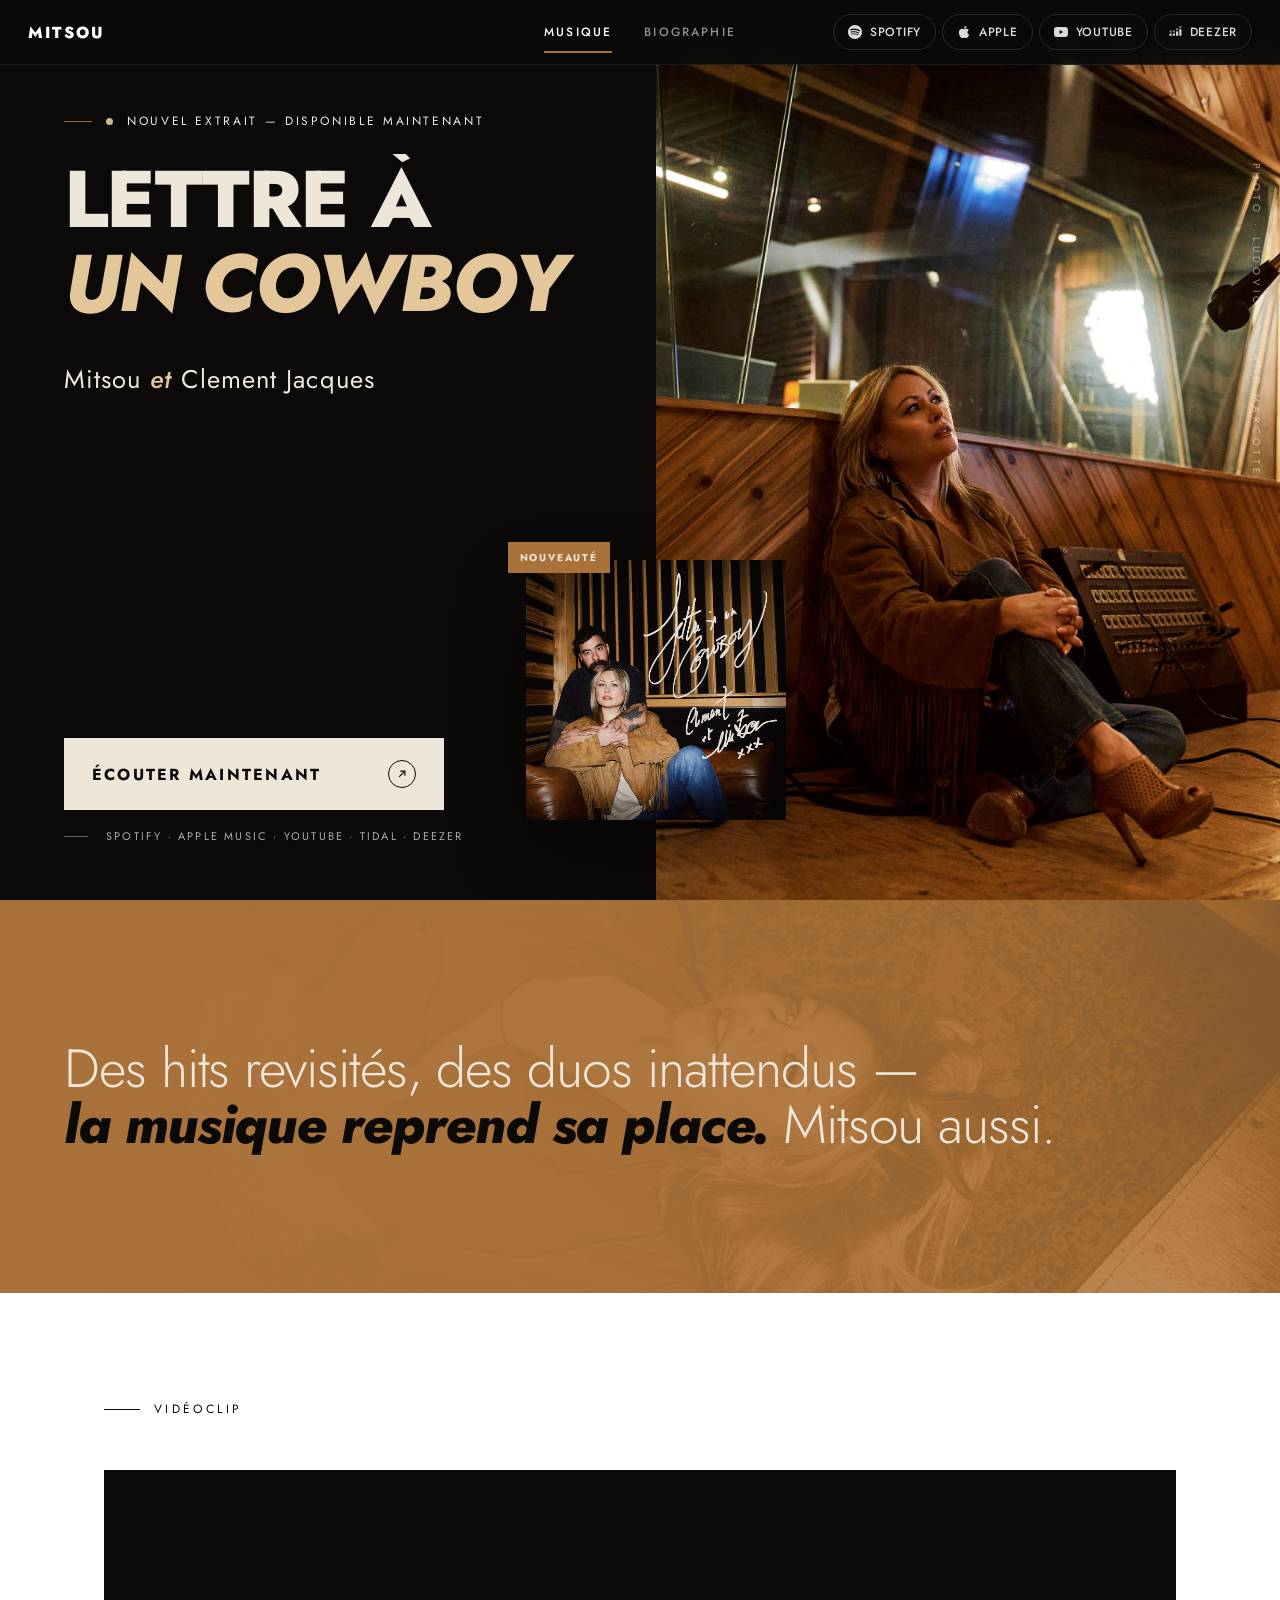
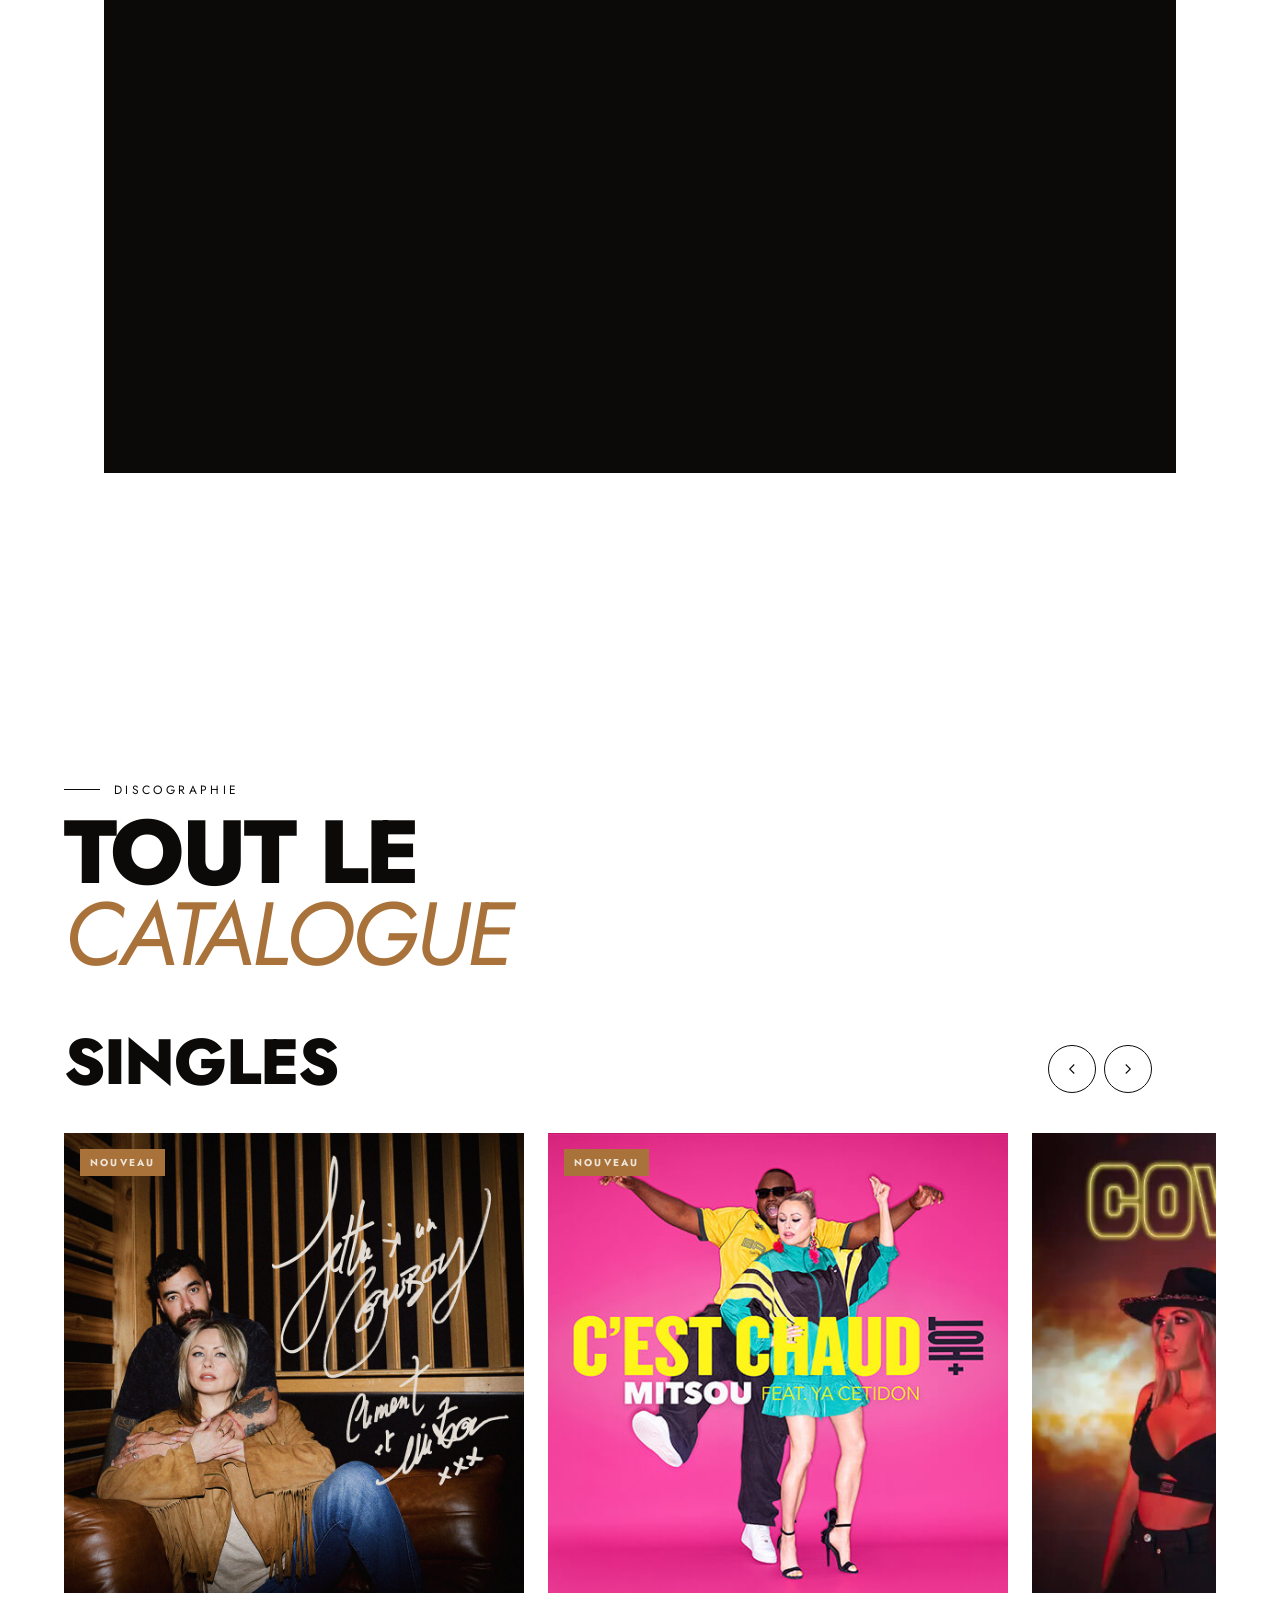
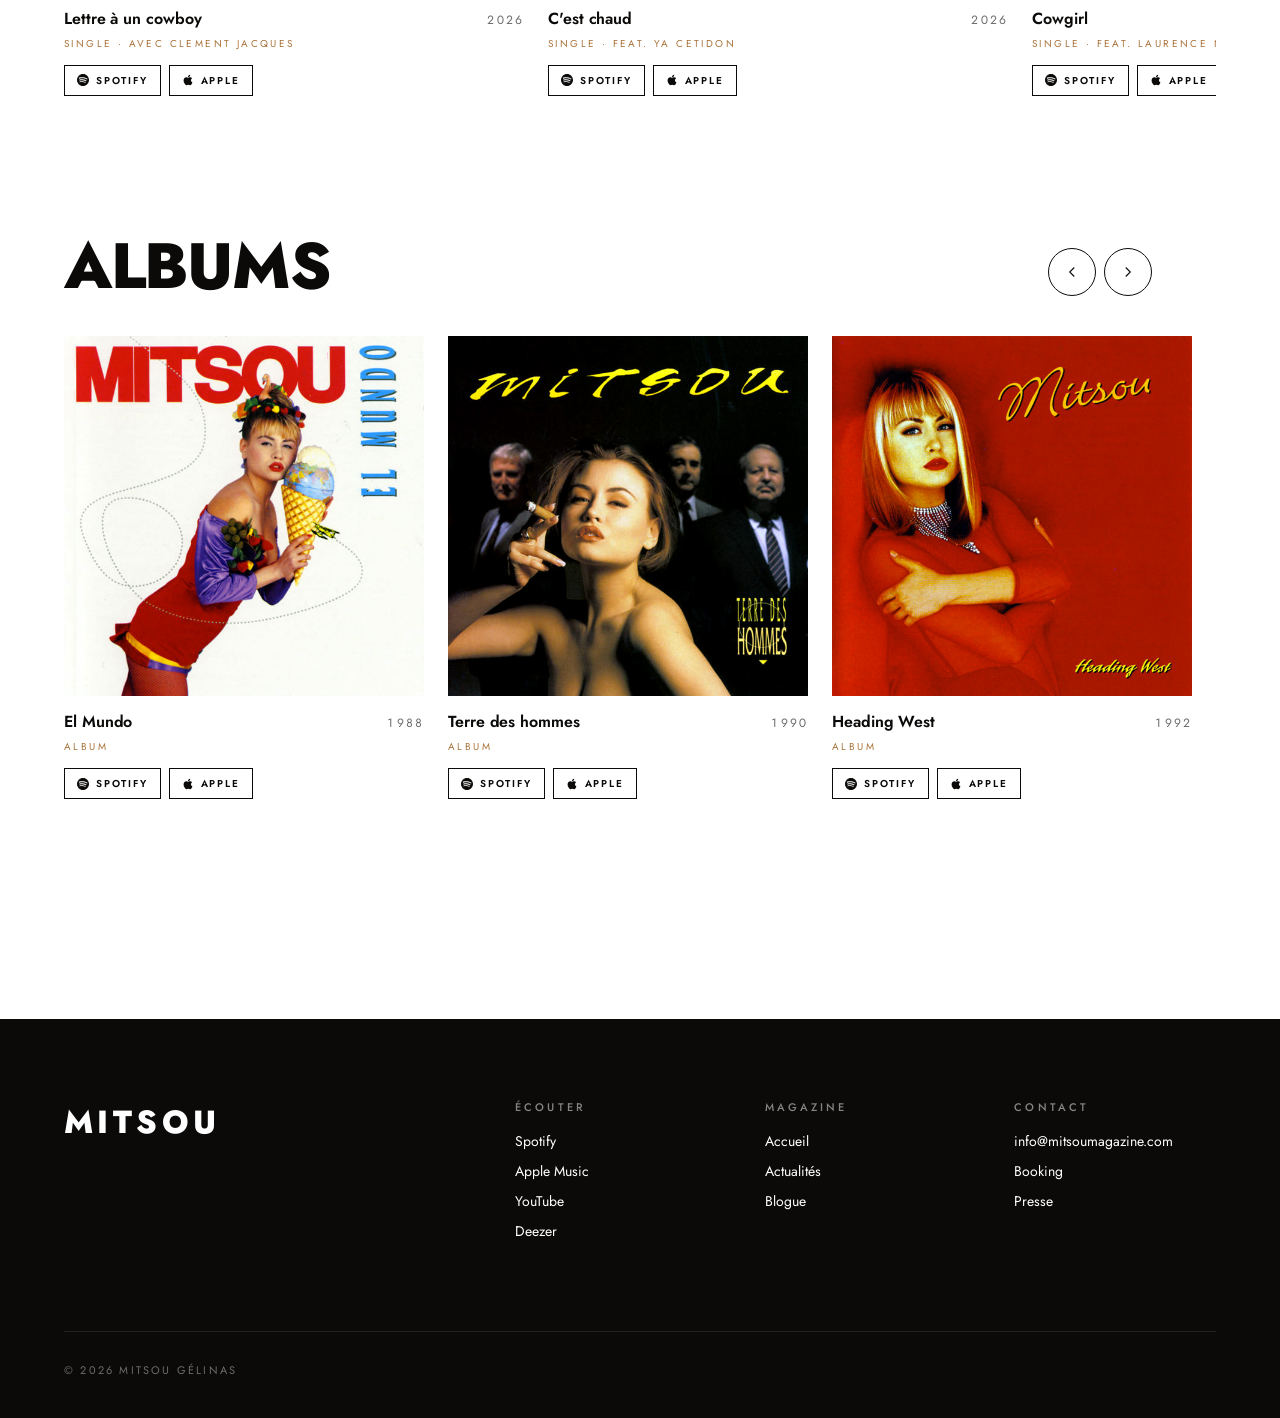
==== index.html @ a8473db0 "Synchronise le dépôt avec la version en ligne Remplace le contenu du dépôt (désynchronisé depuis sep" ====
<!DOCTYPE html>
<html lang="fr-CA">
<head>
<meta charset="UTF-8">
<meta name="viewport" content="width=device-width, initial-scale=1.0">
<title>Mitsou — Lettre à un cowboy | Site officiel</title>
<meta name="description" content="Écoutez «Lettre à un cowboy», le nouvel extrait de Mitsou avec Clement Jacques. Discographie complète, vidéoclip et biographie sur le site officiel de Mitsou Gélinas.">
<link rel="canonical" href="https://mitsou.com/">
<meta name="robots" content="index,follow,max-image-preview:large,max-snippet:-1">
<meta name="author" content="Mitsou Gélinas">

<meta property="og:type" content="music.song">
<meta property="og:site_name" content="Mitsou">
<meta property="og:locale" content="fr_CA">
<meta property="og:url" content="https://mitsou.com/">
<meta property="og:title" content="Lettre à un cowboy — Mitsou et Clement Jacques">
<meta property="og:description" content="Écoutez «Lettre à un cowboy», le nouvel extrait de Mitsou avec Clement Jacques. Discographie complète, vidéoclip et biographie sur le site officiel de Mitsou Gélinas.">
<meta property="og:image" content="https://mitsou.com/assets/og-image.jpg">
<meta property="og:image:width" content="1200">
<meta property="og:image:height" content="630">
<meta property="og:image:alt" content="Mitsou — pochette du single Lettre à un cowboy">

<meta name="twitter:card" content="summary_large_image">
<meta name="twitter:title" content="Lettre à un cowboy — Mitsou et Clement Jacques">
<meta name="twitter:description" content="Écoutez «Lettre à un cowboy», le nouvel extrait de Mitsou avec Clement Jacques. Discographie complète, vidéoclip et biographie sur le site officiel de Mitsou Gélinas.">
<meta name="twitter:image" content="https://mitsou.com/assets/og-image.jpg">

<meta name="theme-color" content="#0B0A09">
<link rel="icon" href="/favicon.ico" sizes="any">
<link rel="icon" href="assets/icon.svg" type="image/svg+xml">
<link rel="apple-touch-icon" href="assets/apple-touch-icon.png">
<link rel="manifest" href="/site.webmanifest">
<link rel="preconnect" href="https://fonts.googleapis.com">
<link rel="preconnect" href="https://fonts.gstatic.com" crossorigin>
<link href="https://fonts.googleapis.com/css2?family=Jost:wght@300;400;500;600;700;800;900&display=swap" rel="stylesheet">
<link rel="stylesheet" href="/assets/site.css?v=20260918">

<script type="application/ld+json">
{
  "@context": "https://schema.org",
  "@graph": [
    {
      "@type": "WebSite",
      "@id": "https://mitsou.com/#website",
      "url": "https://mitsou.com/",
      "name": "Mitsou",
      "inLanguage": "fr-CA",
      "publisher": { "@id": "https://mitsou.com/#artist" }
    },
    {
      "@type": "WebPage",
      "@id": "https://mitsou.com/#webpage",
      "url": "https://mitsou.com/",
      "name": "Lettre à un cowboy — Mitsou et Clement Jacques",
      "isPartOf": { "@id": "https://mitsou.com/#website" },
      "inLanguage": "fr-CA",
      "about": { "@id": "https://mitsou.com/#artist" },
      "primaryImageOfPage": "https://mitsou.com/assets/lettre-a-un-cowboy-cover.jpg"
    },
    {
      "@type": ["Person", "MusicGroup"],
      "@id": "https://mitsou.com/#artist",
      "name": "Mitsou",
      "alternateName": "Mitsou Gélinas",
      "url": "https://mitsou.com/",
      "image": "https://mitsou.com/assets/mitsou-bio.jpg",
      "jobTitle": "Chanteuse, animatrice, éditrice et entrepreneure",
      "genre": ["Pop", "Pop québécoise"],
      "sameAs": [
        "https://open.spotify.com/intl-fr/artist/2uaGBnwCVIftDwC3dcbS80",
        "https://music.apple.com/ca/artist/mitsou/281971164",
        "https://www.youtube.com/user/MitsouGelinas",
        "https://www.deezer.com/en/artist/1706769",
        "https://www.instagram.com/mitsougelinas/",
        "https://mitsoumagazine.com/"
      ],
      "album": [
        { "@type": "MusicAlbum", "name": "El Mundo", "datePublished": "1988", "byArtist": { "@id": "https://mitsou.com/#artist" }, "sameAs": "https://open.spotify.com/album/4D6wuQ8XhohLC7YCNAbrX2" },
        { "@type": "MusicAlbum", "name": "Terre des hommes", "datePublished": "1990", "byArtist": { "@id": "https://mitsou.com/#artist" }, "sameAs": "https://open.spotify.com/album/6yn39Hv1ROMpE2kSxzW78a" },
        { "@type": "MusicAlbum", "name": "Heading West", "datePublished": "1992", "byArtist": { "@id": "https://mitsou.com/#artist" }, "sameAs": "https://open.spotify.com/album/5om44XzFFYnonlVMIdy1H7" },
        { "@type": "MusicAlbum", "name": "Tempted", "datePublished": "1993", "byArtist": { "@id": "https://mitsou.com/#artist" }, "sameAs": "https://open.spotify.com/album/0FoRtI7M1f9EQek3c5IJu8" },
        { "@type": "MusicAlbum", "name": "Ya ya", "datePublished": "1994", "byArtist": { "@id": "https://mitsou.com/#artist" }, "sameAs": "https://open.spotify.com/album/4LoFYd5YLjnKo2KTRuf9dz" },
        { "@type": "MusicAlbum", "name": "Mitsou Noël", "datePublished": "1996", "byArtist": { "@id": "https://mitsou.com/#artist" }, "sameAs": "https://open.spotify.com/album/6LQKR7BFu6pmxMNKErfOob" },
        { "@type": "MusicAlbum", "name": "Mitsou", "datePublished": "1999", "byArtist": { "@id": "https://mitsou.com/#artist" }, "sameAs": "https://open.spotify.com/album/32i0OqbQhsrpoi9aqHph9h" },
        { "@type": "MusicAlbum", "name": "Vibe", "datePublished": "2010", "byArtist": { "@id": "https://mitsou.com/#artist" }, "sameAs": "https://open.spotify.com/album/6FFEQrXOmoQoOZf05W8rlV" }
      ]
    },
    {
      "@type": "MusicRecording",
      "@id": "https://mitsou.com/#lettre-a-un-cowboy",
      "name": "Lettre à un cowboy",
      "datePublished": "2026-09-18",
      "inLanguage": "fr-CA",
      "image": "https://mitsou.com/assets/lettre-a-un-cowboy-cover.jpg",
      "byArtist": [
        { "@id": "https://mitsou.com/#artist" },
        { "@type": "MusicGroup", "name": "Clement Jacques" }
      ],
      "url": "https://li.sten.to/lettreauncowboy"
    },
    {
      "@type": "MusicRecording",
      "name": "C'est chaud (+hot)",
      "datePublished": "2026-05-14",
      "inLanguage": "fr-CA",
      "byArtist": [
        { "@id": "https://mitsou.com/#artist" },
        { "@type": "MusicGroup", "name": "Ya Cetidon" }
      ],
      "sameAs": "https://open.spotify.com/album/6tRBX3djX7xkVUBiBhabRs"
    },
    {
      "@type": "MusicRecording",
      "name": "Cowgirl",
      "datePublished": "2023-10-27",
      "inLanguage": "fr-CA",
      "byArtist": [
        { "@id": "https://mitsou.com/#artist" },
        { "@type": "MusicGroup", "name": "Laurence Nerbonne" }
      ],
      "sameAs": "https://open.spotify.com/album/6nqc1QrbcQrAPm1g1fmc5z"
    }
  ]
}
</script>
</head>
<body class="page-home">

<div class="platform-bar">
  <a class="pb-logo" href="/" aria-label="Mitsou — Accueil">Mitsou</a>
  <nav class="pb-nav">
    <a class="pb-navlink active" href="/">Musique</a>
    <a class="pb-navlink" href="/biographie">Biographie</a>
  </nav>
  <div class="pb-links">
    <a class="pb-link" href="https://open.spotify.com/intl-fr/artist/2uaGBnwCVIftDwC3dcbS80" target="_blank" rel="noopener">
      <svg viewBox="0 0 24 24" fill="currentColor"><path d="M12 0C5.4 0 0 5.4 0 12s5.4 12 12 12 12-5.4 12-12S18.66 0 12 0zm5.521 17.34c-.24.359-.66.48-1.021.24-2.82-1.74-6.36-2.101-10.561-1.141-.418.122-.779-.179-.899-.539-.12-.421.18-.78.54-.9 4.56-1.021 8.52-.6 11.64 1.32.42.18.479.659.301 1.02zm1.44-3.3c-.301.42-.841.6-1.262.3-3.239-1.98-8.159-2.58-11.939-1.38-.479.12-1.02-.12-1.14-.6-.12-.48.12-1.021.6-1.141C9.6 9.9 15 10.561 18.72 12.84c.361.181.54.78.241 1.2zm.12-3.36C15.24 8.4 8.82 8.16 5.16 9.301c-.6.179-1.2-.181-1.38-.721-.18-.601.18-1.2.72-1.381 4.26-1.26 11.28-1.02 15.721 1.621.539.3.719 1.02.42 1.56-.299.421-1.02.599-1.559.3z"/></svg>
      <span>Spotify</span>
    </a>
    <a class="pb-link" href="https://music.apple.com/ca/artist/mitsou/281971164?l=fr-CA" target="_blank" rel="noopener">
      <svg viewBox="0 0 384 512" fill="currentColor"><path d="M319.1 268.7c-.2-36.7 16.4-64.4 50-84.8-18.8-26.9-47.2-41.7-84.7-44.6-35.5-2.8-74.3 20.7-88.5 20.7-15 0-49.4-19.7-76.4-19.7-55.8 .9-115.1 44.5-115.1 133.2 0 26.2 4.8 53.3 14.4 81.2 12.8 36.7 59 126.7 107.2 125.2 25.2-.6 43-17.9 75.8-17.9 31.8 0 48.3 17.9 76.4 17.9 48.6-.7 90.4-82.5 102.6-119.3-65.2-30.7-61.7-90-61.7-91.9zM262.5 104.5c27.3-32.4 24.8-61.9 24-72.5-24.1 1.4-52 16.4-67.9 34.9-17.5 19.8-27.8 44.3-25.6 71.9 26.1 2 49.9-11.4 69.5-34.3z"/></svg>
      <span>Apple</span>
    </a>
    <a class="pb-link" href="https://www.youtube.com/user/MitsouGelinas/videos" target="_blank" rel="noopener">
      <svg viewBox="0 0 24 24" fill="currentColor"><path d="M23.498 6.186a3.016 3.016 0 0 0-2.122-2.136C19.505 3.545 12 3.545 12 3.545s-7.505 0-9.377.505A3.017 3.017 0 0 0 .502 6.186C0 8.07 0 12 0 12s0 3.93.502 5.814a3.016 3.016 0 0 0 2.122 2.136c1.871.505 9.376.505 9.376.505s7.505 0 9.377-.505a3.015 3.015 0 0 0 2.122-2.136C24 15.93 24 12 24 12s0-3.93-.502-5.814zM9.545 15.568V8.432L15.818 12l-6.273 3.568z"/></svg>
      <span>YouTube</span>
    </a>
    <a class="pb-link deezer-link" href="https://www.deezer.com/en/artist/1706769" target="_blank" rel="noopener">
      <svg viewBox="0 0 24 24" fill="currentColor"><rect x="1" y="14" width="4" height="4"/><rect x="7" y="14" width="4" height="4"/><rect x="13" y="10" width="4" height="8"/><rect x="19" y="6" width="4" height="12"/><rect x="1" y="8" width="4" height="4" opacity="0.55"/><rect x="7" y="8" width="4" height="4" opacity="0.55"/><rect x="13" y="4" width="4" height="4" opacity="0.55"/><rect x="19" y="0" width="4" height="4" opacity="0.55"/></svg>
      <span>Deezer</span>
    </a>
  </div>
</div>

<section class="hero" id="hero">
  <div class="hero-type">
    <div>
      <h1 class="visually-hidden">Mitsou — Lettre à un cowboy, nouvel extrait avec Clement Jacques</h1>
      <div class="hero-meta"><span class="pulse"></span>Nouvel extrait — Disponible maintenant</div>

      <svg class="wordmark" viewBox="0 0 880 300" preserveAspectRatio="xMidYMid meet" aria-hidden="true" focusable="false">
        <text x="0" y="120" class="wm wm-1">LETTRE À</text>
        <text x="0" y="258" class="wm wm-2">UN COWBOY</text>
      </svg>

      <p class="hero-feat">Mitsou <em>et</em> Clement Jacques</p>
    </div>

    <div class="hero-actions">
      <a class="listen-cta" href="https://li.sten.to/lettreauncowboy" target="_blank" rel="noopener" id="linktree-cta">
        <span>Écouter maintenant</span>
        <span class="arrow">
          <svg width="14" height="14" viewBox="0 0 24 24" fill="none" stroke="currentColor" stroke-width="2"><path d="M7 17L17 7M9 7h8v8"/></svg>
        </span>
      </a>
      <div class="listen-sub">Spotify · Apple Music · YouTube · Tidal · Deezer</div>
    </div>
  </div>

  <div class="hero-photo">
    <img src="assets/cowboy-hero.jpg" alt="Mitsou en studio">
    <div class="credit-strip">Photo · Ludovic Rolland-Marcotte</div>
  </div>

  <a class="hero-cover" href="https://li.sten.to/lettreauncowboy" target="_blank" rel="noopener" id="cover-link">
    <span class="cover-tag">Nouveauté</span>
    <img src="assets/lettre-a-un-cowboy-cover.jpg" alt="Pochette du single Lettre à un cowboy">
  </a>
</section>

<section class="quote-block">
  <div class="quote-inner">
    <p class="quote-text">
      Des hits revisités, des duos inattendus —<br>
      <strong>la musique reprend sa place.</strong> Mitsou aussi.
    </p>
  </div>
</section>

<section class="video-section" id="videoclip" hidden
         data-video-id="Nsux4qgE3og"
         data-live-at="2026-09-18T00:00:00-04:00">
  <div class="video-head">
    <div class="eyebrow">Vidéoclip</div>
  </div>
  <div class="video-frame"></div>
</section>

<section class="reels" id="reels">
  <div class="reels-grid">
    <behold-widget feed-id="HY9bSxGbv00ftCWfNiOA"></behold-widget>
  </div>
</section>

<section class="block" id="discographie">
  <div class="eyebrow">Discographie</div>
  <h2 class="section-title">Tout le<br><em>catalogue</em></h2>

  <div class="shelf shelf-new">
    <div class="shelf-head">
      <h3 class="shelf-title">Singles</h3>
      <div class="shelf-nav">
        <button data-dir="prev" data-shelf="new" aria-label="Précédent"><svg width="18" height="18" viewBox="0 0 24 24" fill="none" stroke="currentColor" stroke-width="1.5"><path d="M15 18l-6-6 6-6"/></svg></button>
        <button data-dir="next" data-shelf="new" aria-label="Suivant"><svg width="18" height="18" viewBox="0 0 24 24" fill="none" stroke="currentColor" stroke-width="1.5"><path d="M9 18l6-6-6-6"/></svg></button>
      </div>
    </div>
    <div class="shelf-track-wrap">
      <div class="shelf-track" data-shelf="new"></div>
    </div>
  </div>

  <div class="shelf shelf-albums">
    <div class="shelf-head">
      <h3 class="shelf-title">Albums</h3>
      <div class="shelf-nav">
        <button data-dir="prev" data-shelf="albums" aria-label="Précédent"><svg width="18" height="18" viewBox="0 0 24 24" fill="none" stroke="currentColor" stroke-width="1.5"><path d="M15 18l-6-6 6-6"/></svg></button>
        <button data-dir="next" data-shelf="albums" aria-label="Suivant"><svg width="18" height="18" viewBox="0 0 24 24" fill="none" stroke="currentColor" stroke-width="1.5"><path d="M9 18l6-6-6-6"/></svg></button>
      </div>
    </div>
    <div class="shelf-track-wrap">
      <div class="shelf-track" data-shelf="albums"></div>
    </div>
  </div>
</section>

<footer>
  <div class="foot-grid">
    <div>
      <div class="foot-wordmark">Mitsou</div>
      <p class="foot-tag"> </p>
    </div>
    <div class="foot-col">
      <h4>Écouter</h4>
      <ul>
        <li><a href="https://open.spotify.com/intl-fr/artist/2uaGBnwCVIftDwC3dcbS80" target="_blank" rel="noopener">Spotify</a></li>
        <li><a href="https://music.apple.com/ca/artist/mitsou/281971164?l=fr-CA" target="_blank" rel="noopener">Apple Music</a></li>
        <li><a href="https://www.youtube.com/user/MitsouGelinas/videos" target="_blank" rel="noopener">YouTube</a></li>
        <li><a href="https://www.deezer.com/en/artist/1706769" target="_blank" rel="noopener">Deezer</a></li>
      </ul>
    </div>
    <div class="foot-col">
      <h4>Magazine</h4>
      <ul>
        <li><a href="https://mitsoumagazine.com">Accueil</a></li>
        <li><a href="https://mitsoumagazine.com/actualites">Actualités</a></li>
        <li><a href="https://mitsoumagazine.com/blogue">Blogue</a></li>
      </ul>
    </div>
    <div class="foot-col">
      <h4>Contact</h4>
      <ul>
        <li><a href="mailto:info@mitsoumagazine.com">info@mitsoumagazine.com</a></li>
        <li><a href="mailto:nlemieux@gsimusique.com">Booking</a></li>
        <li><a href="mailto:lyne@annexe.media">Presse</a></li>
      </ul>
    </div>
  </div>
  <div class="foot-bottom">
    <span>© 2026 Mitsou Gélinas</span>
    <span> </span>
  </div>
</footer>

<script data-cfasync="false">
  const RELEASES = {
    new: [
      { title: "Lettre à un cowboy", year: "2026", type: "Single · avec Clement Jacques", img: "assets/lettre-a-un-cowboy-cover.jpg", isNew: true, spotify: "https://li.sten.to/lettreauncowboy", apple: "https://li.sten.to/lettreauncowboy" },
      { title: "C'est chaud", year: "2026", type: "Single · feat. Ya Cetidon", img: "assets/Mitsou_Single_CestChaud_Hot_500x500.jpeg", isNew: true, spotify: "https://open.spotify.com/album/6tRBX3djX7xkVUBiBhabRs?si=R7X3VNjOR-CwDsMv9lG_vg", apple: "https://music.apple.com/ca/album/cest-chaud-hot-single/6766558831" },
      { title: "Cowgirl", year: "2023", type: "Single · feat. Laurence Nerbonne", img: "assets/single-cowgirl.jpg", isNew: false, spotify: "https://open.spotify.com/album/6nqc1QrbcQrAPm1g1fmc5z?si=iqNMl6HFQmKweOeQvy9rcw", apple: "https://music.apple.com/ca/album/cowgirl-single/1710181937?l=fr-CA" }
    ],
    albums: [
      { title: "El Mundo", year: "1988", type: "Album", img: "assets/albums/el-mundo.jpg", spotify: "https://open.spotify.com/album/4D6wuQ8XhohLC7YCNAbrX2?si=lHRqx3_zTrGYKwPWXsQRhQ", apple: "https://music.apple.com/ca/album/el-mundo/281971160?l=fr-CA" },
      { title: "Terre des hommes", year: "1990", type: "Album", img: "assets/albums/terre-des-hommes.jpg", spotify: "https://open.spotify.com/album/6yn39Hv1ROMpE2kSxzW78a?si=0S1ffoVsSp6fTE5DebuZ-A", apple: "https://music.apple.com/ca/album/terre-des-hommes/281979577?l=fr-CA" },
      { title: "Heading West", year: "1992", type: "Album", img: "assets/albums/heading-west.jpg", spotify: "https://open.spotify.com/album/5om44XzFFYnonlVMIdy1H7?si=VWRA8a7-QC6BirVeNXzeyw", apple: "https://music.apple.com/ca/album/heading-west/281985536?l=fr-CA" },
      { title: "Tempted", year: "1993", type: "Album", img: "assets/albums/tempted.jpg", spotify: "https://open.spotify.com/album/0FoRtI7M1f9EQek3c5IJu8?si=XLntLDEdRISkH0FwLr1U4g", apple: "https://music.apple.com/ca/album/tempted/281989842?l=fr-CA" },
      { title: "Ya ya", year: "1994", type: "Album", img: "assets/albums/yaya.jpg", spotify: "https://open.spotify.com/album/4LoFYd5YLjnKo2KTRuf9dz?si=i1kdXEh5RCeBBrmw375zDw", apple: "https://music.apple.com/ca/album/ya-ya/281992691?l=fr-CA" },
      { title: "Mitsou Noël", year: "1996", type: "Album · Noël", img: "assets/albums/noel.jpg", spotify: "https://open.spotify.com/album/6LQKR7BFu6pmxMNKErfOob?si=cLKk1wsVS6yDUnEUhlMG9g", apple: "https://music.apple.com/ca/album/noel/282008117?l=fr-CA" },
      { title: "Mitsou", year: "1999", type: "Album", img: "assets/albums/mitsou.jpg", spotify: "https://open.spotify.com/album/32i0OqbQhsrpoi9aqHph9h?si=KtoYmAoXR1Gh1p0-TYrAoA", apple: "https://music.apple.com/ca/album/mitsou/1530579305?l=fr-CA" },
      { title: "Vibe", year: "2010", type: "Album", img: "assets/albums/vibe.jpg", spotify: "https://open.spotify.com/album/6FFEQrXOmoQoOZf05W8rlV?si=QAWTkCpcSgaZmGeFE5wc4A", apple: "https://music.apple.com/ca/album/vibe-ep/1530524082?l=fr-CA" }
    ]
  };

  function makeReleaseCard(r) {
    const phLabel = "Pochette · placeholder";
    const cover = r.img
      ? `<img src="${r.img}" alt="Pochette de ${r.title}">`
      : `<div class="ph">${r.title}<br><span class="ph-label">${phLabel}</span></div>`;
    const newTag = r.isNew ? `<span class="release-new-tag">Nouveau</span>` : "";
    const spotifyIcon = '<svg viewBox="0 0 24 24" fill="currentColor"><path d="M12 0C5.4 0 0 5.4 0 12s5.4 12 12 12 12-5.4 12-12S18.66 0 12 0zm5.521 17.34c-.24.359-.66.48-1.021.24-2.82-1.74-6.36-2.101-10.561-1.141-.418.122-.779-.179-.899-.539-.12-.421.18-.78.54-.9 4.56-1.021 8.52-.6 11.64 1.32.42.18.479.659.301 1.02zm1.44-3.3c-.301.42-.841.6-1.262.3-3.239-1.98-8.159-2.58-11.939-1.38-.479.12-1.02-.12-1.14-.6-.12-.48.12-1.021.6-1.141C9.6 9.9 15 10.561 18.72 12.84c.361.181.54.78.241 1.2zm.12-3.36C15.24 8.4 8.82 8.16 5.16 9.301c-.6.179-1.2-.181-1.38-.721-.18-.601.18-1.2.72-1.381 4.26-1.26 11.28-1.02 15.721 1.621.539.3.719 1.02.42 1.56-.299.421-1.02.599-1.559.3z"/></svg>';
    const appleIcon = '<svg viewBox="0 0 384 512" fill="currentColor"><path d="M319.1 268.7c-.2-36.7 16.4-64.4 50-84.8-18.8-26.9-47.2-41.7-84.7-44.6-35.5-2.8-74.3 20.7-88.5 20.7-15 0-49.4-19.7-76.4-19.7-55.8 .9-115.1 44.5-115.1 133.2 0 26.2 4.8 53.3 14.4 81.2 12.8 36.7 59 126.7 107.2 125.2 25.2-.6 43-17.9 75.8-17.9 31.8 0 48.3 17.9 76.4 17.9 48.6-.7 90.4-82.5 102.6-119.3-65.2-30.7-61.7-90-61.7-91.9zM262.5 104.5c27.3-32.4 24.8-61.9 24-72.5-24.1 1.4-52 16.4-67.9 34.9-17.5 19.8-27.8 44.3-25.6 71.9 26.1 2 49.9-11.4 69.5-34.3z"/></svg>';
    // Only render a platform button when we have a URL for it.
    // Must stay BELOW the two icon consts — same scope, so referencing them
    // earlier throws a temporal-dead-zone ReferenceError and empties the shelves.
    const buttons = [];
    if (r.spotify) buttons.push(`<a class="release-link" href="${r.spotify}" target="_blank" rel="noopener" aria-label="\u00c9couter ${r.title} sur Spotify">${spotifyIcon}<span>Spotify</span></a>`);
    if (r.apple)   buttons.push(`<a class="release-link" href="${r.apple}" target="_blank" rel="noopener" aria-label="\u00c9couter ${r.title} sur Apple Music">${appleIcon}<span>Apple</span></a>`);
    const links = buttons.length ? `<div class="release-links">${buttons.join("")}</div>` : "";
    return `
      <div class="release">
        <div class="release-cover">
          ${newTag}
          ${cover}
        </div>
        <div class="release-meta">
          <div>
            <div class="release-name">${r.title}</div>
            <div class="release-type">${r.type}</div>
          </div>
          <div class="release-year">${r.year}</div>
        </div>
        ${links}
      </div>
    `;
  }

  Object.entries(RELEASES).forEach(([key, list]) => {
    const track = document.querySelector(`.shelf-track[data-shelf="${key}"]`);
    if (track) track.innerHTML = list.map(makeReleaseCard).join("");
  });

  document.querySelectorAll('.shelf-nav button').forEach(btn => {
    btn.addEventListener('click', () => {
      const shelf = btn.dataset.shelf;
      const dir = btn.dataset.dir;
      const track = document.querySelector(`.shelf-track[data-shelf="${shelf}"]`);
      if (!track) return;
      const card = track.querySelector('.release');
      const step = card ? card.getBoundingClientRect().width + 24 : 300;
      track.scrollBy({ left: dir === 'next' ? step * 1.5 : -step * 1.5, behavior: 'smooth' });
    });
  });
</script>

<script data-cfasync="false">
  (function () {
    const section = document.getElementById("videoclip");
    if (!section) return;
    const liveAt = new Date(section.dataset.liveAt).getTime();
    const now = Date.now();
    if (isNaN(liveAt)) return;
    if (now < liveAt) return;

    const frame = section.querySelector(".video-frame");
    const iframe = document.createElement("iframe");
    iframe.src = "https://www.youtube-nocookie.com/embed/" + section.dataset.videoId + "?rel=0";
    iframe.title = "Mitsou et Clement Jacques — Lettre à un cowboy (vidéoclip officiel)";
    iframe.loading = "lazy";
    iframe.allow = "accelerometer; autoplay; clipboard-write; encrypted-media; gyroscope; picture-in-picture; web-share";
    iframe.referrerPolicy = "strict-origin-when-cross-origin";
    iframe.allowFullscreen = true;
    frame.appendChild(iframe);
    section.hidden = false;
  })();
</script>

<script data-cfasync="false">
  (() => {
    if(window.__bhldScript)return;window.__bhldScript=true;
    const d=document,s=d.createElement("script");s.type="module";
    s.src="https://w.behold.so/widget.js";setTimeout(()=>{d.head.append(s);},0);
  })();
</script>

</body>
</html>
---- assets/site.css ----
:root {
  --paper: #FFFFFF;
  --muted: #6B6B6B;
  --font-display: 'Jost', 'Trebuchet MS', sans-serif;
  --font-body: 'Jost', 'Trebuchet MS', sans-serif;
}

* { box-sizing: border-box; margin: 0; padding: 0; }

html, body {
  background: var(--paper);
  color: var(--ink);
  font-family: var(--font-body);
  font-weight: 400;
  -webkit-font-smoothing: antialiased;
  text-rendering: optimizeLegibility;
}

body { overflow-x: hidden; }

.platform-bar {
  position: fixed;
  top: 0; left: 0; right: 0;
  z-index: 100;
  display: grid;
  grid-template-columns: 1fr auto 1fr;
  align-items: center;
  padding: 14px 28px;
  background: rgba(10,10,10,0.92);
  backdrop-filter: blur(12px);
  -webkit-backdrop-filter: blur(12px);
  border-bottom: 1px solid rgba(255,255,255,0.08);
}
.pb-logo {
  font-family: var(--font-display);
  font-weight: 800;
  letter-spacing: 0.14em;
  font-size: 16px;
  color: #fff;
  text-decoration: none;
  text-transform: uppercase;
  justify-self: start;
}
.pb-nav {
  display: flex;
  gap: 32px;
  justify-self: center;
}
.pb-navlink {
  position: relative;
  color: rgba(255,255,255,0.55);
  text-decoration: none;
  font-family: var(--font-display);
  font-weight: 500;
  letter-spacing: 0.18em;
  font-size: 12px;
  text-transform: uppercase;
  padding: 6px 0;
  transition: color .2s ease;
}
.pb-navlink:hover { color: #fff; }
.pb-navlink.active { color: #fff; }
.pb-navlink.active::after {
  content: ""; position: absolute; left: 0; right: 0; bottom: -6px; height: 2px; background: var(--accent);
}
.pb-links {
  display: flex;
  gap: 6px;
  align-items: center;
  justify-self: end;
}
.pb-link {
  display: inline-flex;
  align-items: center;
  gap: 8px;
  padding: 8px 14px;
  border-radius: 999px;
  color: rgba(255,255,255,0.85);
  text-decoration: none;
  font-family: var(--font-display);
  font-weight: 500;
  letter-spacing: 0.06em;
  font-size: 12px;
  text-transform: uppercase;
  border: 1px solid rgba(255,255,255,0.12);
  transition: all .2s ease;
}
.pb-link:hover {
  background: var(--accent);
  color: #fff;
  border-color: var(--accent);
}
.pb-link svg { width: 14px; height: 14px; flex-shrink: 0; }
.pb-link.deezer-link svg { width: 13px; height: 13px; }

footer {
  background: var(--ink);
  color: #fff;
  padding: 80px 64px 40px;
}
.foot-grid {
  display: grid;
  grid-template-columns: 2fr 1fr 1fr 1fr;
  gap: 48px;
  align-items: start;
  margin-bottom: 80px;
}
.foot-wordmark {
  font-family: var(--font-display);
  font-weight: 800;
  letter-spacing: 0.14em;
  font-size: 32px;
  text-transform: uppercase;
}
.foot-logo {
  width: 200px;
  height: auto;
  display: block;
  filter: invert(1) brightness(2);
}
.foot-tag {
  margin-top: 16px;
  font-size: 13px;
  color: rgba(255,255,255,0.6);
  max-width: 360px;
  line-height: 1.5;
}
.foot-col h4 {
  font-family: var(--font-display);
  font-size: 11px;
  letter-spacing: 0.28em;
  text-transform: uppercase;
  color: rgba(255,255,255,0.5);
  margin-bottom: 16px;
  font-weight: 500;
}
.foot-col ul { list-style: none; }
.foot-col li {
  margin-bottom: 10px;
  font-size: 14px;
}
.foot-col a {
  color: #fff;
  text-decoration: none;
  transition: color .2s ease;
}
.foot-col a:hover { color: var(--accent); }
.foot-bottom {
  border-top: 1px solid rgba(255,255,255,0.1);
  padding-top: 30px;
  display: flex;
  justify-content: space-between;
  align-items: center;
  font-size: 11px;
  letter-spacing: 0.2em;
  text-transform: uppercase;
  color: rgba(255,255,255,0.4);
}

.visually-hidden {
  position: absolute;
  width: 1px; height: 1px;
  margin: -1px; padding: 0;
  overflow: hidden;
  clip: rect(0 0 0 0);
  clip-path: inset(50%);
  white-space: nowrap;
  border: 0;
}

@media (max-width: 980px) {
  .platform-bar { padding: 10px 16px; grid-template-columns: auto 1fr auto; gap: 10px; }
  .pb-nav { gap: 16px; }
  .pb-navlink { font-size: 10px; letter-spacing: 0.1em; }
  .pb-link span:not(.icon) { display: none; }
  .foot-grid { grid-template-columns: 1fr 1fr; }
  .credit-strip { display: none; }
  footer { padding: 60px 28px 30px; }
}

@media print {
  .platform-bar, .pdf-row { display: none; }
  .page-bio .hero { min-height: 0; padding-top: 0; }
  .page-bio .pullquote, footer { -webkit-print-color-adjust: exact; print-color-adjust: exact; }
}

/* ============== index.html ============== */

body.page-home {
  --accent: #A9723A;
  --accent-2: #E3C79B;
  --accent-3: #73461D;
  --ink: #0B0A09;
  --cream: #EFE6DA;
  --hairline: #1a1a1a;
}

.page-home .hero {
  position: relative;
  min-height: 100vh;
  display: grid;
  grid-template-columns: 1.05fr 1fr;
  background: var(--ink);
  color: var(--cream);
  overflow: hidden;
  padding-top: 56px;
}
.page-home .hero-type {
  position: relative;
  display: flex;
  flex-direction: column;
  justify-content: space-between;
  padding: 56px 56px 56px 64px;
  z-index: 2;
}
.page-home .hero-meta {
  display: flex;
  align-items: center;
  gap: 14px;
  font-family: var(--font-display);
  font-size: 12px;
  letter-spacing: 0.22em;
  text-transform: uppercase;
  color: #fff;
  opacity: 0.92;
}
.page-home .hero-meta::before {
  content: "";
  width: 28px;
  height: 1px;
  background: var(--accent);
}
.page-home .hero-meta .pulse {
  width: 7px; height: 7px; border-radius: 50%;
  background: var(--accent-2);
}
.page-home .wordmark {
  width: 100%;
  height: auto;
  display: block;
  margin: 24px 0;
}
.page-home .wordmark text {
  font-family: var(--font-display);
  font-weight: 800;
  letter-spacing: -0.02em;
}
.page-home .wm { font-family: 'Jost', 'Trebuchet MS', sans-serif; fill: #EFE6DA; }
.page-home .wm-1 { font-weight: 800; font-size: 132px; letter-spacing: -5px; }
.page-home .wm-2 { font-weight: 800; font-size: 132px; letter-spacing: -5px; font-style: italic; fill: var(--accent-2); }
.page-home .hero-feat {
  font-family: var(--font-display);
  font-size: clamp(20px, 2vw, 28px);
  font-weight: 400;
  letter-spacing: 0.04em;
  margin-top: 8px;
  color: var(--cream);
}
.page-home .hero-feat em {
  font-style: italic;
  font-weight: 500;
  color: var(--accent-2);
}
.page-home .hero-actions {
  margin-top: 48px;
  display: flex;
  flex-direction: column;
  gap: 18px;
}
.page-home .listen-cta {
  display: inline-flex;
  align-items: center;
  justify-content: space-between;
  gap: 24px;
  padding: 22px 28px;
  background: var(--cream);
  color: var(--ink);
  text-decoration: none;
  border-radius: 0;
  font-family: var(--font-display);
  font-weight: 700;
  text-transform: uppercase;
  letter-spacing: 0.14em;
  font-size: 16px;
  width: fit-content;
  min-width: 380px;
  transition: transform .25s ease, background .25s ease, color .25s ease;
  position: relative;
  overflow: hidden;
}
.page-home .listen-cta::before {
  content: "";
  position: absolute;
  inset: 0;
  background: var(--accent-2);
  transform: translateX(-101%);
  transition: transform .35s cubic-bezier(.6,.05,.05,.95);
  z-index: 0;
}
.page-home .listen-cta > * { position: relative; z-index: 1; }
.page-home .listen-cta:hover { transform: translateY(-2px); }
.page-home .listen-cta:hover::before { transform: translateX(0); }
.page-home .listen-cta .arrow {
  width: 28px; height: 28px;
  border: 1px solid currentColor;
  border-radius: 50%;
  display: inline-flex;
  align-items: center;
  justify-content: center;
  transition: transform .25s ease;
}
.page-home .listen-cta:hover .arrow { transform: rotate(-45deg); }
.page-home .listen-sub {
  display: flex;
  align-items: center;
  gap: 18px;
  font-family: var(--font-display);
  font-size: 11px;
  letter-spacing: 0.2em;
  text-transform: uppercase;
  color: rgba(239,230,218,0.75);
}
.page-home .listen-sub::before {
  content: "";
  width: 24px; height: 1px; background: rgba(239,230,218,0.4);
}
.page-home .hero-photo {
  position: relative;
  overflow: hidden;
}
.page-home .hero-photo img {
  position: absolute;
  inset: 0;
  width: 100%;
  height: 100%;
  object-fit: cover;
  object-position: 60% center;
}
.page-home .hero-cover {
  position: absolute;
  bottom: 80px;
  left: calc(51.22% - 130px);
  width: 260px;
  aspect-ratio: 1;
  box-shadow: 0 30px 80px -20px rgba(0,0,0,0.6);
  transition: transform .4s ease;
  z-index: 5;
}
.page-home .hero-cover:hover { transform: scale(1.03); }
.page-home .hero-cover img { width: 100%; height: 100%; object-fit: cover; display: block; }
.page-home .hero-cover .cover-tag {
  position: absolute;
  top: -18px; left: -18px;
  background: var(--accent);
  color: var(--cream);
  font-family: var(--font-display);
  font-weight: 700;
  font-size: 10px;
  letter-spacing: 0.18em;
  padding: 8px 12px;
  text-transform: uppercase;
}
.page-home .credit-strip {
  position: absolute;
  right: 24px;
  top: 50%;
  transform: translateY(-50%) rotate(90deg);
  transform-origin: right center;
  font-family: var(--font-display);
  font-size: 10px;
  letter-spacing: 0.4em;
  text-transform: uppercase;
  color: rgba(239,230,218,0.6);
  z-index: 3;
  white-space: nowrap;
}
.page-home section.block {
  padding: 120px 64px 80px;
  position: relative;
}
.page-home .eyebrow {
  display: inline-flex;
  align-items: center;
  gap: 14px;
  font-family: var(--font-display);
  font-size: 12px;
  letter-spacing: 0.28em;
  text-transform: uppercase;
  color: var(--ink);
  margin-bottom: 12px;
}
.page-home .eyebrow::before {
  content: "";
  width: 36px; height: 1px;
  background: var(--ink);
}
.page-home .eyebrow .num { color: var(--accent); font-weight: 700; }
.page-home .section-title {
  font-family: var(--font-display);
  font-weight: 800;
  font-size: clamp(48px, 7vw, 110px);
  line-height: 0.92;
  letter-spacing: -0.03em;
  text-transform: uppercase;
  margin-bottom: 56px;
}
.page-home .section-title em {
  font-style: italic;
  font-weight: 400;
  color: var(--accent);
}
.page-home .quote-block {
  background: var(--accent);
  color: var(--cream);
  position: relative;
  overflow: hidden;
}
.page-home .quote-block::before {
  content: "";
  position: absolute;
  inset: 0;
  background: url('/assets/cowboy-03.jpg') center 42% / cover no-repeat;
  mix-blend-mode: luminosity;
  opacity: 0.22;
}
.page-home .quote-block::after {
  content: "";
  position: absolute;
  inset: 0;
  background: linear-gradient(90deg, var(--accent) 0%, rgba(169,114,58,0.85) 38%, rgba(169,114,58,0) 100%);
}
.page-home .quote-inner {
  padding: 140px 64px;
  position: relative;
  z-index: 2;
  display: flex;
  align-items: center;
}
.page-home .quote-text {
  position: relative;
  z-index: 2;
  font-family: var(--font-display);
  font-weight: 300;
  font-size: clamp(28px, 4.2vw, 64px);
  line-height: 1.05;
  letter-spacing: -0.02em;
  max-width: 1400px;
  text-wrap: balance;
}
.page-home .quote-text strong {
  font-weight: 800;
  font-style: italic;
  color: var(--ink);
}
.page-home .video-section {
  max-width: 1200px;
  margin: 0 auto;
  padding: 100px 64px 0;
  background: var(--paper);
  position: relative;
}
.page-home .video-head { margin-bottom: 40px; }
.page-home .video-title {
  font-family: var(--font-display);
  font-weight: 800;
  font-size: clamp(40px, 5.5vw, 84px);
  line-height: 0.92;
  letter-spacing: -0.025em;
  text-transform: uppercase;
  margin-bottom: 12px;
}
.page-home .video-title em {
  font-style: italic;
  font-weight: 400;
  color: var(--accent);
}
.page-home .video-frame {
  position: relative;
  width: 100%;
  aspect-ratio: 16 / 9;
  background: var(--ink);
  overflow: hidden;
}
.page-home .video-frame iframe {
  position: absolute;
  inset: 0;
  width: 100%;
  height: 100%;
  border: 0;
}
.page-home .reels {
  padding: 100px 64px 80px;
  background: var(--paper);
  position: relative;
}
.page-home .reels-head {
  display: flex;
  align-items: flex-end;
  justify-content: space-between;
  margin-bottom: 40px;
  gap: 32px;
}
.page-home .reels-head .left { max-width: 600px; }
.page-home .reels-title {
  font-family: var(--font-display);
  font-weight: 800;
  font-size: clamp(40px, 5.5vw, 84px);
  line-height: 0.92;
  letter-spacing: -0.025em;
  text-transform: uppercase;
  margin-bottom: 12px;
}
.page-home .reels-title em {
  font-style: italic;
  font-weight: 400;
  color: var(--accent);
}
.page-home .reels-sub {
  font-family: var(--font-display);
  font-size: 14px;
  color: var(--muted);
  letter-spacing: 0.02em;
  line-height: 1.5;
  max-width: 480px;
}
.page-home .reels-grid {
  display: grid;
  grid-template-columns: repeat(4, 1fr);
  gap: 20px;
}
.page-home .reels-grid behold-widget {
  grid-column: 1 / -1;
  display: block;
  width: 100%;
}
.page-home .reel {
  position: relative;
  aspect-ratio: 9 / 16;
  overflow: hidden;
  background: #111;
  cursor: pointer;
  isolation: isolate;
}
.page-home .reel-media {
  position: absolute;
  inset: 0;
  background-size: cover;
  background-position: center;
  transition: transform .6s ease;
}
.page-home .reel:hover .reel-media { transform: scale(1.04); }
.page-home .reel-placeholder {
  position: absolute;
  inset: 0;
  display: grid;
  place-items: center;
  background:
    linear-gradient(135deg, rgba(169,114,58,0.85), rgba(11,10,9,0.9)),
    repeating-linear-gradient(45deg, #2a2320 0 14px, #1a1614 14px 28px);
  color: rgba(255,255,255,0.7);
  font-family: var(--font-display);
  font-size: 11px;
  letter-spacing: 0.28em;
  text-transform: uppercase;
  text-align: center;
  padding: 16px;
}
.page-home .reel-placeholder .ph-emoji {
  font-size: 36px;
  margin-bottom: 12px;
  display: block;
  filter: grayscale(0.2);
}
.page-home .reel::after {
  content: "";
  position: absolute;
  inset: 0;
  background: linear-gradient(to bottom, rgba(0,0,0,0) 50%, rgba(0,0,0,0.7) 100%);
  pointer-events: none;
  z-index: 1;
}
.page-home .reel-meta {
  position: absolute;
  left: 16px; right: 16px; bottom: 14px;
  z-index: 2;
  color: #fff;
  display: flex;
  align-items: flex-end;
  justify-content: space-between;
  gap: 12px;
}
.page-home .reel-track {
  font-family: var(--font-display);
  font-weight: 700;
  font-size: 14px;
  letter-spacing: 0.04em;
  line-height: 1.15;
}
.page-home .reel-track small {
  display: block;
  font-size: 10px;
  letter-spacing: 0.22em;
  text-transform: uppercase;
  font-weight: 500;
  color: rgba(255,255,255,0.7);
  margin-bottom: 4px;
}
.page-home .reel-platform {
  width: 28px; height: 28px;
  border-radius: 50%;
  background: rgba(255,255,255,0.95);
  color: var(--ink);
  display: grid;
  place-items: center;
  flex-shrink: 0;
}
.page-home .reel-platform svg { width: 14px; height: 14px; }
.page-home .reel-play {
  position: absolute;
  inset: 0;
  display: grid;
  place-items: center;
  z-index: 2;
  pointer-events: none;
}
.page-home .reel-play svg {
  width: 56px; height: 56px;
  fill: #fff;
  opacity: 0;
  transform: scale(0.8);
  transition: all .3s ease;
  filter: drop-shadow(0 4px 16px rgba(0,0,0,0.4));
}
.page-home .reel:hover .reel-play svg { opacity: 1; transform: scale(1); }
.page-home .reel-tag {
  position: absolute;
  top: 14px; left: 14px;
  z-index: 2;
  background: rgba(255,255,255,0.95);
  color: var(--ink);
  padding: 5px 9px;
  font-family: var(--font-display);
  font-weight: 700;
  font-size: 9px;
  letter-spacing: 0.22em;
  text-transform: uppercase;
}
.page-home .reel-tag.live {
  background: var(--accent);
  color: #fff;
  display: inline-flex;
  align-items: center;
  gap: 6px;
}
.page-home .reel-tag.live::before {
  content: "";
  width: 6px; height: 6px; border-radius: 50%;
  background: #fff;
  animation: pulse-dot 1.4s infinite;
}
@keyframes pulse-dot {
  0%,100% { opacity: 1; }
  50% { opacity: 0.3; }
}
.page-home .shelf {
  margin-bottom: 100px;
}
.page-home .shelf-head {
  display: flex;
  align-items: flex-end;
  justify-content: space-between;
  margin-bottom: 32px;
  padding-right: 64px;
}
.page-home .shelf-title {
  font-family: var(--font-display);
  font-weight: 800;
  font-size: clamp(36px, 5vw, 72px);
  line-height: 0.95;
  letter-spacing: -0.02em;
  text-transform: uppercase;
}
.page-home .shelf-title .count {
  display: inline-block;
  margin-left: 16px;
  font-size: 0.35em;
  letter-spacing: 0.2em;
  color: var(--accent);
  transform: translateY(-0.7em);
  font-weight: 600;
}
.page-home .shelf-nav {
  display: flex;
  gap: 8px;
}
.page-home .shelf-nav button {
  width: 48px; height: 48px;
  background: transparent;
  border: 1px solid var(--ink);
  border-radius: 50%;
  cursor: pointer;
  display: inline-flex;
  align-items: center;
  justify-content: center;
  transition: all .2s ease;
  color: var(--ink);
}
.page-home .shelf-nav button:hover {
  background: var(--ink);
  color: #fff;
}
.page-home .shelf-nav button:disabled {
  opacity: 0.25;
  cursor: not-allowed;
}
.page-home .shelf-nav button:disabled:hover {
  background: transparent;
  color: var(--ink);
}
.page-home .shelf-track-wrap {
  position: relative;
  margin: 0 -64px;
  padding: 0 64px;
}
.page-home .shelf-track {
  display: flex;
  gap: 24px;
  overflow-x: auto;
  overflow-y: visible;
  scroll-snap-type: x mandatory;
  scroll-padding-left: 64px;
  padding: 8px 64px 40px 0;
  scrollbar-width: none;
}
.page-home .shelf-track::-webkit-scrollbar { display: none; }
.page-home .release {
  flex: 0 0 auto;
  scroll-snap-align: start;
  cursor: pointer;
  position: relative;
  transition: transform .3s ease;
}
.page-home .release:hover { transform: translateY(-6px); }
.page-home .release-cover {
  position: relative;
  overflow: hidden;
  background: #f0f0f0;
}
.page-home .ph-label { opacity: 0.5; }
.page-home .release-cover .ph {
  position: absolute; inset: 0;
  display: grid; place-items: center;
  background: repeating-linear-gradient(
    135deg,
    #ddd 0 8px,
    #e8e8e8 8px 16px
  );
  color: #555;
  font-family: var(--font-display);
  font-size: 11px;
  letter-spacing: 0.2em;
  text-transform: uppercase;
  text-align: center;
  padding: 12px;
}
.page-home .release-cover img {
  width: 100%; height: 100%;
  object-fit: cover;
  display: block;
}
.page-home .release-cover .play {
  position: absolute;
  inset: 0;
  display: grid;
  place-items: center;
  background: rgba(10,10,10,0.0);
  transition: background .25s ease;
}
.page-home .release-cover .play svg {
  width: 56px; height: 56px;
  fill: #fff;
  opacity: 0;
  transform: scale(0.8);
  transition: all .3s ease;
}
.page-home .release:hover .release-cover .play {
  background: rgba(10,10,10,0.35);
}
.page-home .release:hover .release-cover .play svg {
  opacity: 1;
  transform: scale(1);
}
.page-home .release-meta {
  display: flex;
  justify-content: space-between;
  align-items: baseline;
  gap: 16px;
  margin-top: 14px;
  font-family: var(--font-display);
}
.page-home .release-name {
  font-size: 16px;
  font-weight: 600;
  letter-spacing: -0.005em;
  text-transform: none;
}
.page-home .release-links {
  display: flex;
  gap: 8px;
  margin-top: 12px;
}
.page-home .release-link {
  display: inline-flex;
  align-items: center;
  gap: 7px;
  padding: 7px 12px;
  border: 1px solid var(--ink);
  color: var(--ink);
  text-decoration: none;
  font-family: var(--font-display);
  font-weight: 600;
  font-size: 10px;
  letter-spacing: 0.18em;
  text-transform: uppercase;
  transition: background .2s ease, color .2s ease;
}
.page-home .release-link:hover {
  background: var(--ink);
  color: #fff;
}
.page-home .release-link svg { width: 12px; height: 12px; flex-shrink: 0; }
.page-home .release-year {
  font-size: 12px;
  color: var(--muted);
  letter-spacing: 0.18em;
  font-variant-numeric: tabular-nums;
}
.page-home .release-type {
  display: inline-block;
  margin-top: 4px;
  font-size: 10px;
  letter-spacing: 0.24em;
  text-transform: uppercase;
  color: var(--accent);
}
.page-home .shelf-singles .release-cover { width: 280px; aspect-ratio: 1; }
.page-home .shelf-albums .release-cover { width: 360px; aspect-ratio: 1; }
.page-home .shelf-new .release-cover { width: 460px; aspect-ratio: 1; }
.page-home .release-new-tag {
  position: absolute;
  top: 16px; left: 16px;
  background: var(--accent);
  color: var(--cream);
  padding: 6px 10px;
  font-family: var(--font-display);
  font-weight: 700;
  font-size: 10px;
  letter-spacing: 0.22em;
  text-transform: uppercase;
  z-index: 2;
}

@media (max-width: 980px) {
  .page-home .quote-inner { padding: 90px 28px; }
  .page-home .hero { grid-template-columns: 1fr; min-height: auto; }
  .page-home .hero-photo { aspect-ratio: 4/3; position: relative; }
  .page-home .hero-photo img { position: absolute; }
  .page-home .hero-type { padding: 80px 28px 40px; }
  .page-home .hero-cover { left: auto; right: 28px; bottom: 20px; width: 140px; }
  .page-home section.block { padding: 80px 28px 60px; }
  .page-home .shelf-head { padding-right: 28px; flex-direction: column; align-items: flex-start; gap: 16px; }
  .page-home .shelf-track-wrap { margin: 0 -28px; padding: 0 28px; }
  .page-home .shelf-track { scroll-padding-left: 28px; padding-right: 28px; }
  .page-home .shelf-singles .release-cover { width: 220px; }
  .page-home .shelf-albums .release-cover { width: 240px; }
  .page-home .shelf-new .release-cover { width: 280px; }
  .page-home .video-section { padding: 60px 28px 0; }
  .page-home .reels { padding: 60px 28px 40px; }
  .page-home .reels-head { flex-direction: column; align-items: flex-start; gap: 20px; }
  .page-home .reels-grid {
    display: flex;
    grid-template-columns: none;
    gap: 14px;
    overflow-x: auto;
    scroll-snap-type: x mandatory;
    margin: 0 -28px;
    padding: 0 28px 12px;
    scrollbar-width: none;
  }
  .page-home .reels-grid behold-widget {
    flex: 1 1 100%;
    width: 100%;
  }
  .page-home .reels-grid::-webkit-scrollbar { display: none; }
  .page-home .reel {
    flex: 0 0 70%;
    max-width: 280px;
    scroll-snap-align: start;
  }
  .page-home .listen-cta { min-width: 0; width: 100%; }
}

/* ============== biographie.html / 404.html ============== */

body.page-bio {
  --accent: #2489CE;
  --accent-2: #F5E040;
  --accent-3: #1FB7A4;
  --gold: #F4B739;
  --gold-deep: #E89A1C;
  --ink: #0A0A0A;
}

.page-bio .hero {
  position: relative;
  min-height: 100vh;
  display: grid;
  grid-template-columns: 1fr 1fr;
  background:
    radial-gradient(ellipse at 30% 35%, #FFFFFF 0%, #FCF6E8 55%, #F8E8C4 100%);
  color: var(--ink);
  overflow: hidden;
  padding-top: 56px;
}
.page-bio .hero-single { grid-template-columns: 1fr; }
.page-bio .hero-type {
  position: relative;
  z-index: 2;
  display: flex;
  flex-direction: column;
  justify-content: center;
  padding: 64px 40px 64px 64px;
}
.page-bio .hero-eyebrow {
  display: inline-flex;
  align-items: center;
  gap: 14px;
  font-family: var(--font-display);
  font-size: 12px;
  letter-spacing: 0.32em;
  text-transform: uppercase;
  color: var(--ink);
  margin-bottom: 28px;
  font-weight: 600;
}
.page-bio .hero-eyebrow::before { content: ""; width: 40px; height: 1px; background: var(--ink); }
.page-bio .hero-name {
  font-family: var(--font-display);
  font-weight: 800;
  font-size: clamp(80px, 13vw, 220px);
  line-height: 0.82;
  letter-spacing: -0.04em;
  text-transform: uppercase;
  margin: 0;
}
.page-bio .hero-sub {
  font-family: var(--font-display);
  font-weight: 400;
  font-size: clamp(20px, 2.4vw, 34px);
  font-style: italic;
  letter-spacing: -0.01em;
  margin-top: 18px;
  max-width: 18ch;
  line-height: 1.1;
}
.page-bio .hero-roles {
  margin-top: 40px;
  display: flex;
  flex-wrap: wrap;
  gap: 10px;
}
.page-bio .hero-role {
  font-family: var(--font-display);
  font-size: 11px;
  font-weight: 600;
  letter-spacing: 0.18em;
  text-transform: uppercase;
  padding: 8px 14px;
  border: 1px solid rgba(10,10,10,0.35);
  border-radius: 999px;
  text-decoration: none;
  color: var(--ink);
}
.page-bio .hero-photo {
  position: relative;
  overflow: hidden;
}
.page-bio .hero-photo img {
  position: absolute;
  inset: 0;
  width: 100%;
  height: 100%;
  object-fit: cover;
  object-position: center top;
}
.page-bio .credit-strip {
  position: absolute;
  right: 22px;
  bottom: 120px;
  transform: rotate(90deg);
  transform-origin: right bottom;
  font-family: var(--font-display);
  font-size: 10px;
  letter-spacing: 0.4em;
  text-transform: uppercase;
  color: rgba(10,10,10,0.55);
  z-index: 3;
  white-space: nowrap;
}
.page-bio .bio {
  max-width: 1240px;
  margin: 0 auto;
  padding: 120px 64px 100px;
}
.page-bio .bio-eyebrow {
  display: inline-flex;
  align-items: center;
  gap: 14px;
  font-family: var(--font-display);
  font-size: 12px;
  letter-spacing: 0.28em;
  text-transform: uppercase;
  color: var(--ink);
  margin-bottom: 40px;
}
.page-bio .bio-eyebrow::before { content: ""; width: 36px; height: 1px; background: var(--accent); }
.page-bio .bio-lead {
  font-family: var(--font-display);
  font-weight: 300;
  font-size: clamp(26px, 3.4vw, 46px);
  line-height: 1.12;
  letter-spacing: -0.02em;
  margin-bottom: 56px;
  text-wrap: pretty;
  max-width: 20ch;
}
.page-bio .bio-lead strong { font-weight: 700; font-style: italic; color: var(--accent); }
.page-bio .bio-cols {
  columns: 2;
  column-gap: 56px;
  max-width: 980px;
}
.page-bio .bio-cols p {
  font-family: var(--font-body);
  font-size: 17px;
  line-height: 1.62;
  color: #232323;
  margin-bottom: 22px;
  break-inside: avoid-column;
  text-wrap: pretty;
}
.page-bio .bio-cols p:first-child::first-letter {
  font-family: var(--font-display);
  font-weight: 800;
  font-size: 76px;
  line-height: 0.7;
  float: left;
  margin: 8px 12px 0 0;
  color: var(--accent);
}
.page-bio .pullquote {
  background: var(--ink);
  color: #fff;
  padding: 130px 64px;
  position: relative;
  overflow: hidden;
}
.page-bio .pullquote::before {
  content: "";
  position: absolute;
  top: -10%; left: -5%;
  width: 55%; height: 120%;
  background: radial-gradient(ellipse at center, var(--accent) 0%, transparent 60%);
  opacity: 0.5;
  filter: blur(40px);
}
.page-bio .pullquote::after {
  content: "";
  position: absolute;
  bottom: -20%; right: -10%;
  width: 50%; height: 100%;
  background: radial-gradient(ellipse at center, var(--gold) 0%, transparent 55%);
  opacity: 0.3;
  filter: blur(60px);
}
.page-bio .pullquote-text {
  position: relative;
  z-index: 2;
  font-family: var(--font-display);
  font-weight: 300;
  font-size: clamp(34px, 5.5vw, 86px);
  line-height: 0.98;
  letter-spacing: -0.03em;
  text-transform: uppercase;
  max-width: 16ch;
}
.page-bio .pullquote-text strong { font-weight: 800; font-style: italic; color: var(--accent-2); }
.page-bio .pdf-row {
  padding: 90px 64px 110px;
  display: flex;
  flex-direction: column;
  align-items: center;
  gap: 22px;
  text-align: center;
}
.page-bio .pdf-kicker {
  font-family: var(--font-display);
  font-size: 12px;
  letter-spacing: 0.28em;
  text-transform: uppercase;
  color: var(--muted);
}
.page-bio .pdf-cta {
  display: inline-flex;
  align-items: center;
  gap: 16px;
  padding: 20px 30px;
  background: var(--ink);
  color: #fff;
  text-decoration: none;
  font-family: var(--font-display);
  font-weight: 700;
  font-size: 14px;
  letter-spacing: 0.16em;
  text-transform: uppercase;
  border: 1px solid var(--ink);
  transition: background .25s ease, color .25s ease, gap .25s ease;
}
.page-bio .pdf-cta:hover { background: var(--accent); border-color: var(--accent); gap: 22px; }
.page-bio .pdf-cta svg { width: 18px; height: 18px; flex-shrink: 0; }

@media (max-width: 980px) {
  .page-bio .hero { grid-template-columns: 1fr; min-height: auto; }
  .page-bio .hero-type { padding: 90px 28px 48px; }
  .page-bio .hero-photo { position: relative; aspect-ratio: 4/5; }
  .page-bio .hero-photo img { position: absolute; }
  .page-bio .bio { padding: 70px 28px 60px; }
  .page-bio .bio-cols { columns: 1; }
  .page-bio .pullquote { padding: 80px 28px; }
  .page-bio .pdf-row { padding: 60px 28px 80px; }
}
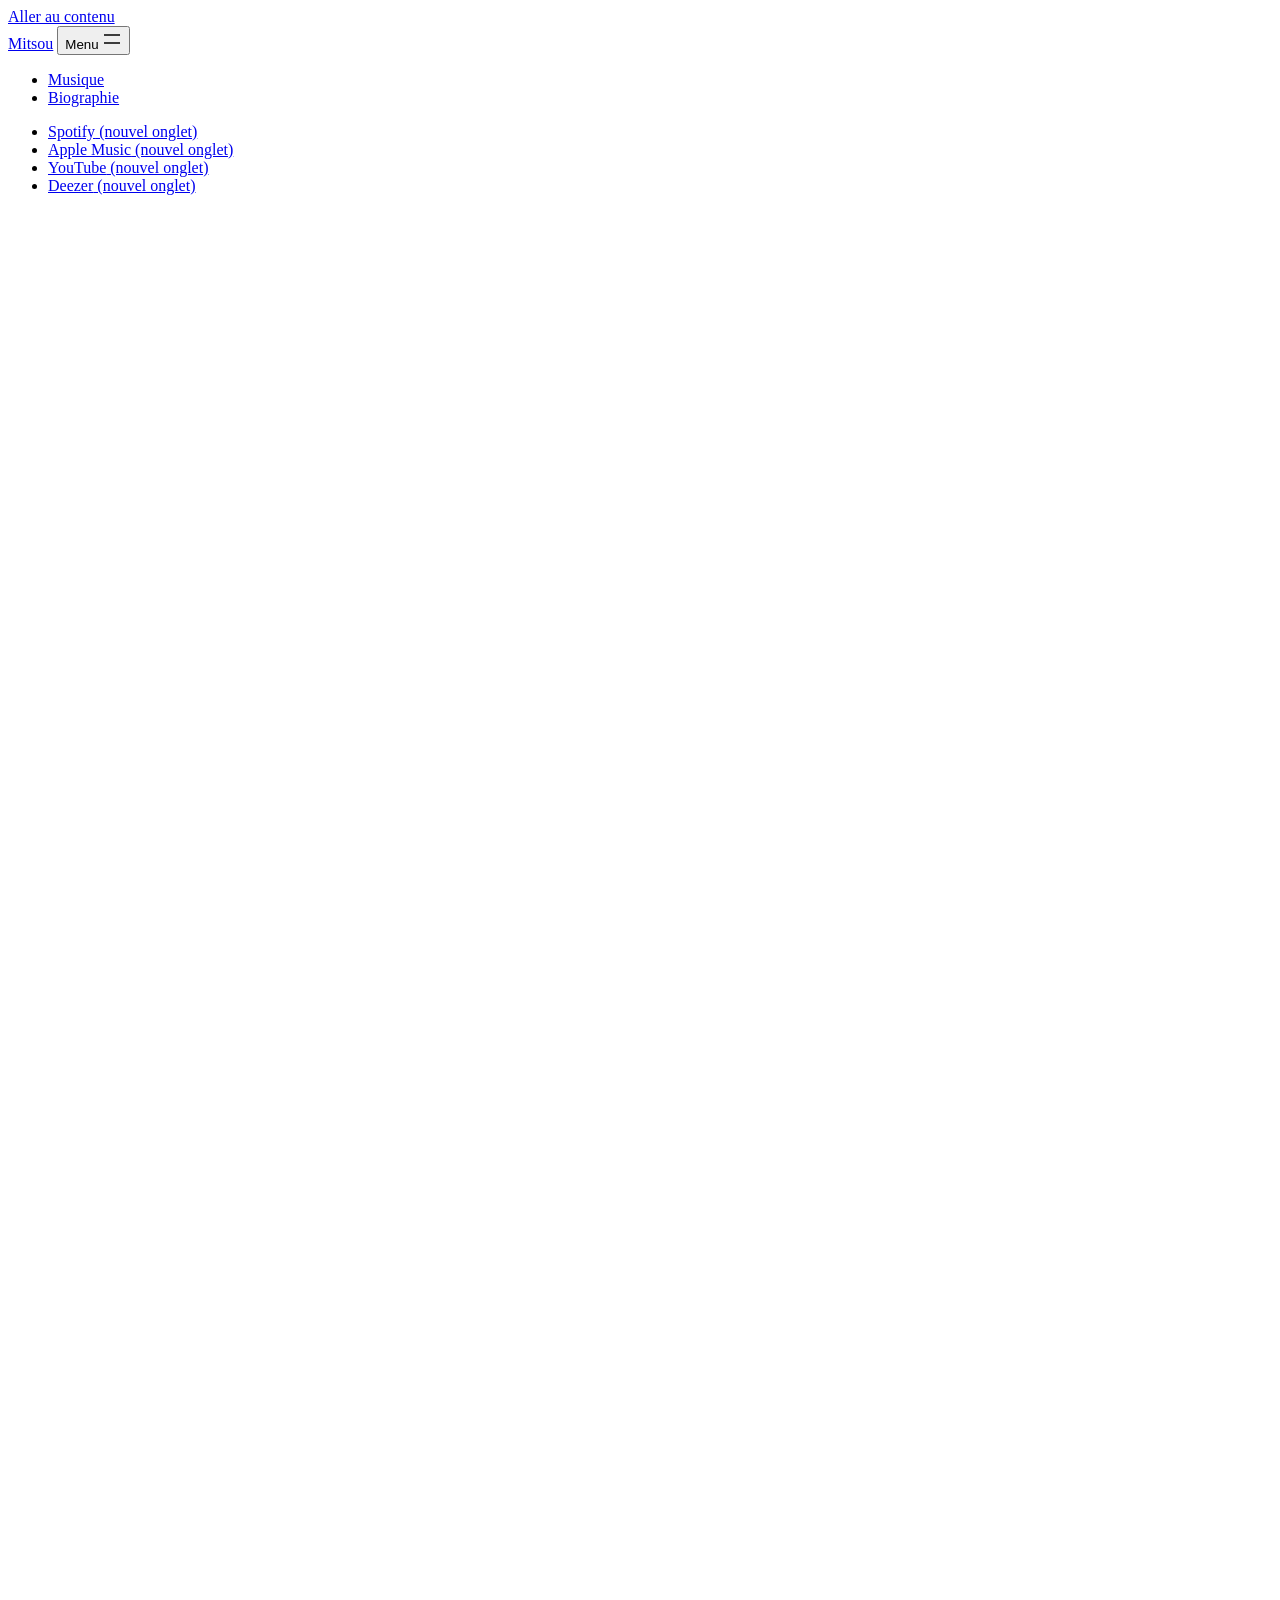
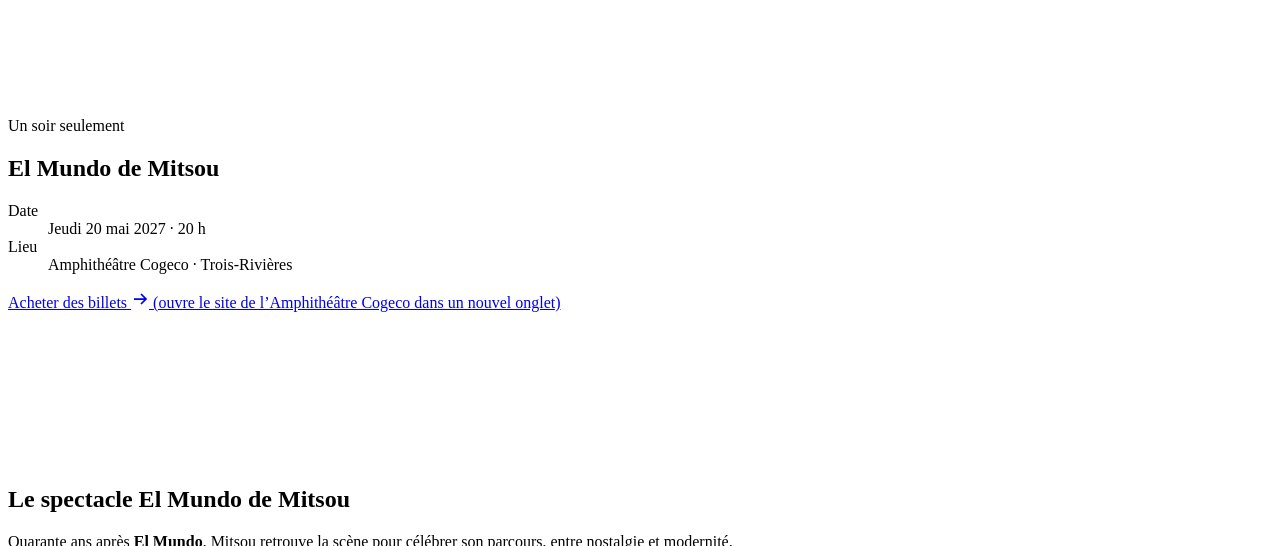
==== commit b4941a0b: "Page Musique : promotion du spectacle El Mundo de Mitsou Reproduit le prototype approuvé : hero du s" ====
--- a/index.html
+++ b/index.html
@@ -1,39 +1,41 @@
 <!DOCTYPE html>
 <html lang="fr-CA">
 <head>
-<meta charset="UTF-8">
-<meta name="viewport" content="width=device-width, initial-scale=1.0">
-<title>Mitsou — Lettre à un cowboy | Site officiel</title>
-<meta name="description" content="Écoutez «Lettre à un cowboy», le nouvel extrait de Mitsou avec Clement Jacques. Discographie complète, vidéoclip et biographie sur le site officiel de Mitsou Gélinas.">
+<meta charset="utf-8">
+<meta name="viewport" content="width=device-width, initial-scale=1">
+<title>El Mundo de Mitsou — 20 mai 2027, Amphithéâtre Cogeco | Mitsou</title>
+<meta name="description" content="El Mundo de Mitsou, un soir seulement : le 20 mai 2027 à l’Amphithéâtre Cogeco de Trois-Rivières. Billets, nouveau single et discographie.">
 <link rel="canonical" href="https://mitsou.com/">
 <meta name="robots" content="index,follow,max-image-preview:large,max-snippet:-1">
 <meta name="author" content="Mitsou Gélinas">
-
-<meta property="og:type" content="music.song">
+<meta name="theme-color" content="#0B0A09">
+
+<meta property="og:type" content="website">
 <meta property="og:site_name" content="Mitsou">
 <meta property="og:locale" content="fr_CA">
 <meta property="og:url" content="https://mitsou.com/">
-<meta property="og:title" content="Lettre à un cowboy — Mitsou et Clement Jacques">
-<meta property="og:description" content="Écoutez «Lettre à un cowboy», le nouvel extrait de Mitsou avec Clement Jacques. Discographie complète, vidéoclip et biographie sur le site officiel de Mitsou Gélinas.">
-<meta property="og:image" content="https://mitsou.com/assets/og-image.jpg">
+<meta property="og:title" content="El Mundo de Mitsou — 20 mai 2027, Amphithéâtre Cogeco">
+<meta property="og:description" content="Un soir seulement: Mitsou retrouve la scène pour célébrer son parcours, entre nostalgie et modernité. Jeudi 20 mai 2027, 20 h, Trois-Rivières.">
+<meta property="og:image" content="https://mitsou.com/assets/images/og-image.jpg">
 <meta property="og:image:width" content="1200">
 <meta property="og:image:height" content="630">
-<meta property="og:image:alt" content="Mitsou — pochette du single Lettre à un cowboy">
+<meta property="og:image:alt" content="Mitsou en robe rouge dans une salle de spectacle — El Mundo de Mitsou, jeudi 20 mai 2027, Amphithéâtre Cogeco, Trois-Rivières">
 
 <meta name="twitter:card" content="summary_large_image">
-<meta name="twitter:title" content="Lettre à un cowboy — Mitsou et Clement Jacques">
-<meta name="twitter:description" content="Écoutez «Lettre à un cowboy», le nouvel extrait de Mitsou avec Clement Jacques. Discographie complète, vidéoclip et biographie sur le site officiel de Mitsou Gélinas.">
-<meta name="twitter:image" content="https://mitsou.com/assets/og-image.jpg">
-
-<meta name="theme-color" content="#0B0A09">
-<link rel="icon" href="/favicon.ico" sizes="any">
-<link rel="icon" href="assets/icon.svg" type="image/svg+xml">
+<meta name="twitter:title" content="El Mundo de Mitsou — 20 mai 2027, Amphithéâtre Cogeco">
+<meta name="twitter:description" content="Un soir seulement : Mitsou retrouve la scène pour célébrer son parcours, entre nostalgie et modernité. Jeudi 20 mai 2027, 20 h, Trois-Rivières.">
+<meta name="twitter:image" content="https://mitsou.com/assets/images/og-image.jpg">
+
+<link rel="icon" href="favicon.ico" sizes="any">
+<link rel="icon" href="favicon.svg" type="image/svg+xml">
 <link rel="apple-touch-icon" href="assets/apple-touch-icon.png">
-<link rel="manifest" href="/site.webmanifest">
-<link rel="preconnect" href="https://fonts.googleapis.com">
-<link rel="preconnect" href="https://fonts.gstatic.com" crossorigin>
-<link href="https://fonts.googleapis.com/css2?family=Jost:wght@300;400;500;600;700;800;900&display=swap" rel="stylesheet">
-<link rel="stylesheet" href="/assets/site.css?v=20260918">
+<link rel="manifest" href="site.webmanifest">
+
+<link rel="preload" href="assets/fonts/eurostile-bold.woff2" as="font" type="font/woff2" crossorigin>
+<link rel="preload" href="assets/fonts/futura-book.woff2" as="font" type="font/woff2" crossorigin>
+<link rel="preload" href="assets/fonts/futura-heavy.woff2" as="font" type="font/woff2" crossorigin>
+<link rel="stylesheet" href="assets/css/main.css?v=1.0.0">
+<script src="assets/js/main.js?v=1.0.0" defer></script>
 
 <script type="application/ld+json">
 {
@@ -51,11 +53,41 @@
       "@type": "WebPage",
       "@id": "https://mitsou.com/#webpage",
       "url": "https://mitsou.com/",
-      "name": "Lettre à un cowboy — Mitsou et Clement Jacques",
+      "name": "El Mundo de Mitsou — 20 mai 2027, Amphithéâtre Cogeco",
       "isPartOf": { "@id": "https://mitsou.com/#website" },
       "inLanguage": "fr-CA",
-      "about": { "@id": "https://mitsou.com/#artist" },
-      "primaryImageOfPage": "https://mitsou.com/assets/lettre-a-un-cowboy-cover.jpg"
+      "about": { "@id": "https://mitsou.com/#el-mundo-de-mitsou" },
+      "primaryImageOfPage": "https://mitsou.com/assets/images/el-mundo/hero-1280.jpg"
+    },
+    {
+      "@type": "MusicEvent",
+      "@id": "https://mitsou.com/#el-mundo-de-mitsou",
+      "name": "El Mundo de Mitsou",
+      "description": "Quarante ans après El Mundo, Mitsou retrouve la scène pour célébrer son parcours, entre nostalgie et modernité. Ses grands succès renaissent en versions électro-pop, dans une mise en scène de la Compagnie Invisible.",
+      "startDate": "2027-05-20T20:00-04:00",
+      "eventStatus": "https://schema.org/EventScheduled",
+      "eventAttendanceMode": "https://schema.org/OfflineEventAttendanceMode",
+      "inLanguage": "fr-CA",
+      "image": "https://mitsou.com/assets/images/el-mundo/hero-1280.jpg",
+      "location": {
+        "@type": "Place",
+        "name": "Amphithéâtre Cogeco",
+        "address": {
+          "@type": "PostalAddress",
+          "streetAddress": "100, avenue des Draveurs",
+          "addressLocality": "Trois-Rivières",
+          "addressRegion": "QC",
+          "postalCode": "G9A 5H3",
+          "addressCountry": "CA"
+        }
+      },
+      "performer": { "@id": "https://mitsou.com/#artist" },
+      "organizer": { "@id": "https://mitsou.com/#artist" },
+      "offers": {
+        "@type": "Offer",
+        "url": "https://billets.amphitheatrecogeco.com/atr/?locale=fr-CA&skin=ampcogeco&fac=ATR#6d02ffb6-6fc4-44a7-bd58-48b57f177ce6",
+        "availability": "https://schema.org/InStock"
+      }
     },
     {
       "@type": ["Person", "MusicGroup"],
@@ -63,7 +95,7 @@
       "name": "Mitsou",
       "alternateName": "Mitsou Gélinas",
       "url": "https://mitsou.com/",
-      "image": "https://mitsou.com/assets/mitsou-bio.jpg",
+      "image": "https://mitsou.com/assets/images/biographie/mitsou-1200.jpg",
       "jobTitle": "Chanteuse, animatrice, éditrice et entrepreneure",
       "genre": ["Pop", "Pop québécoise"],
       "sameAs": [
@@ -91,7 +123,7 @@
       "name": "Lettre à un cowboy",
       "datePublished": "2026-09-18",
       "inLanguage": "fr-CA",
-      "image": "https://mitsou.com/assets/lettre-a-un-cowboy-cover.jpg",
+      "image": "https://mitsou.com/assets/images/covers/lettre-a-un-cowboy.webp",
       "byArtist": [
         { "@id": "https://mitsou.com/#artist" },
         { "@type": "MusicGroup", "name": "Clement Jacques" }
@@ -124,254 +156,188 @@
 }
 </script>
 </head>
-<body class="page-home">
-
-<div class="platform-bar">
-  <a class="pb-logo" href="/" aria-label="Mitsou — Accueil">Mitsou</a>
-  <nav class="pb-nav">
-    <a class="pb-navlink active" href="/">Musique</a>
-    <a class="pb-navlink" href="/biographie">Biographie</a>
+<body class="page-music">
+<a class="skip" href="#contenu">Aller au contenu</a>
+
+<header class="site-header">
+  <a class="wordmark" href="./" aria-label="Mitsou — Accueil">Mitsou</a>
+  <button class="menu-btn" type="button" aria-expanded="false" aria-controls="nav">
+    <span class="menu-label">Menu</span>
+    <svg width="20" height="20" viewBox="0 0 20 20" aria-hidden="true" focusable="false"><path class="menu-icon__top" d="M2 6h16" stroke="currentColor" stroke-width="1.5"/><path class="menu-icon__bottom" d="M2 14h16" stroke="currentColor" stroke-width="1.5"/></svg>
+  </button>
+  <nav class="nav" id="nav" aria-label="Navigation principale">
+    <ul>
+      <li><a href="./" aria-current="page">Musique</a></li>
+      <li><a href="biographie">Biographie</a></li>
+    </ul>
+    <ul class="stream" aria-label="Écouter Mitsou">
+      <li><a href="https://open.spotify.com/intl-fr/artist/2uaGBnwCVIftDwC3dcbS80" target="_blank" rel="noopener">Spotify<span class="sr-only"> (nouvel onglet)</span></a></li>
+      <li><a href="https://music.apple.com/ca/artist/mitsou/281971164?l=fr-CA" target="_blank" rel="noopener">Apple Music<span class="sr-only"> (nouvel onglet)</span></a></li>
+      <li><a href="https://www.youtube.com/user/MitsouGelinas/videos" target="_blank" rel="noopener">YouTube<span class="sr-only"> (nouvel onglet)</span></a></li>
+      <li><a href="https://www.deezer.com/en/artist/1706769" target="_blank" rel="noopener">Deezer<span class="sr-only"> (nouvel onglet)</span></a></li>
+    </ul>
   </nav>
-  <div class="pb-links">
-    <a class="pb-link" href="https://open.spotify.com/intl-fr/artist/2uaGBnwCVIftDwC3dcbS80" target="_blank" rel="noopener">
-      <svg viewBox="0 0 24 24" fill="currentColor"><path d="M12 0C5.4 0 0 5.4 0 12s5.4 12 12 12 12-5.4 12-12S18.66 0 12 0zm5.521 17.34c-.24.359-.66.48-1.021.24-2.82-1.74-6.36-2.101-10.561-1.141-.418.122-.779-.179-.899-.539-.12-.421.18-.78.54-.9 4.56-1.021 8.52-.6 11.64 1.32.42.18.479.659.301 1.02zm1.44-3.3c-.301.42-.841.6-1.262.3-3.239-1.98-8.159-2.58-11.939-1.38-.479.12-1.02-.12-1.14-.6-.12-.48.12-1.021.6-1.141C9.6 9.9 15 10.561 18.72 12.84c.361.181.54.78.241 1.2zm.12-3.36C15.24 8.4 8.82 8.16 5.16 9.301c-.6.179-1.2-.181-1.38-.721-.18-.601.18-1.2.72-1.381 4.26-1.26 11.28-1.02 15.721 1.621.539.3.719 1.02.42 1.56-.299.421-1.02.599-1.559.3z"/></svg>
-      <span>Spotify</span>
-    </a>
-    <a class="pb-link" href="https://music.apple.com/ca/artist/mitsou/281971164?l=fr-CA" target="_blank" rel="noopener">
-      <svg viewBox="0 0 384 512" fill="currentColor"><path d="M319.1 268.7c-.2-36.7 16.4-64.4 50-84.8-18.8-26.9-47.2-41.7-84.7-44.6-35.5-2.8-74.3 20.7-88.5 20.7-15 0-49.4-19.7-76.4-19.7-55.8 .9-115.1 44.5-115.1 133.2 0 26.2 4.8 53.3 14.4 81.2 12.8 36.7 59 126.7 107.2 125.2 25.2-.6 43-17.9 75.8-17.9 31.8 0 48.3 17.9 76.4 17.9 48.6-.7 90.4-82.5 102.6-119.3-65.2-30.7-61.7-90-61.7-91.9zM262.5 104.5c27.3-32.4 24.8-61.9 24-72.5-24.1 1.4-52 16.4-67.9 34.9-17.5 19.8-27.8 44.3-25.6 71.9 26.1 2 49.9-11.4 69.5-34.3z"/></svg>
-      <span>Apple</span>
-    </a>
-    <a class="pb-link" href="https://www.youtube.com/user/MitsouGelinas/videos" target="_blank" rel="noopener">
-      <svg viewBox="0 0 24 24" fill="currentColor"><path d="M23.498 6.186a3.016 3.016 0 0 0-2.122-2.136C19.505 3.545 12 3.545 12 3.545s-7.505 0-9.377.505A3.017 3.017 0 0 0 .502 6.186C0 8.07 0 12 0 12s0 3.93.502 5.814a3.016 3.016 0 0 0 2.122 2.136c1.871.505 9.376.505 9.376.505s7.505 0 9.377-.505a3.015 3.015 0 0 0 2.122-2.136C24 15.93 24 12 24 12s0-3.93-.502-5.814zM9.545 15.568V8.432L15.818 12l-6.273 3.568z"/></svg>
-      <span>YouTube</span>
-    </a>
-    <a class="pb-link deezer-link" href="https://www.deezer.com/en/artist/1706769" target="_blank" rel="noopener">
-      <svg viewBox="0 0 24 24" fill="currentColor"><rect x="1" y="14" width="4" height="4"/><rect x="7" y="14" width="4" height="4"/><rect x="13" y="10" width="4" height="8"/><rect x="19" y="6" width="4" height="12"/><rect x="1" y="8" width="4" height="4" opacity="0.55"/><rect x="7" y="8" width="4" height="4" opacity="0.55"/><rect x="13" y="4" width="4" height="4" opacity="0.55"/><rect x="19" y="0" width="4" height="4" opacity="0.55"/></svg>
-      <span>Deezer</span>
-    </a>
-  </div>
-</div>
-
-<section class="hero" id="hero">
-  <div class="hero-type">
-    <div>
-      <h1 class="visually-hidden">Mitsou — Lettre à un cowboy, nouvel extrait avec Clement Jacques</h1>
-      <div class="hero-meta"><span class="pulse"></span>Nouvel extrait — Disponible maintenant</div>
-
-      <svg class="wordmark" viewBox="0 0 880 300" preserveAspectRatio="xMidYMid meet" aria-hidden="true" focusable="false">
-        <text x="0" y="120" class="wm wm-1">LETTRE À</text>
-        <text x="0" y="258" class="wm wm-2">UN COWBOY</text>
-      </svg>
-
-      <p class="hero-feat">Mitsou <em>et</em> Clement Jacques</p>
-    </div>
-
-    <div class="hero-actions">
-      <a class="listen-cta" href="https://li.sten.to/lettreauncowboy" target="_blank" rel="noopener" id="linktree-cta">
-        <span>Écouter maintenant</span>
-        <span class="arrow">
-          <svg width="14" height="14" viewBox="0 0 24 24" fill="none" stroke="currentColor" stroke-width="2"><path d="M7 17L17 7M9 7h8v8"/></svg>
-        </span>
-      </a>
-      <div class="listen-sub">Spotify · Apple Music · YouTube · Tidal · Deezer</div>
-    </div>
-  </div>
-
-  <div class="hero-photo">
-    <img src="assets/cowboy-hero.jpg" alt="Mitsou en studio">
-    <div class="credit-strip">Photo · Ludovic Rolland-Marcotte</div>
-  </div>
-
-  <a class="hero-cover" href="https://li.sten.to/lettreauncowboy" target="_blank" rel="noopener" id="cover-link">
-    <span class="cover-tag">Nouveauté</span>
-    <img src="assets/lettre-a-un-cowboy-cover.jpg" alt="Pochette du single Lettre à un cowboy">
-  </a>
-</section>
-
-<section class="quote-block">
-  <div class="quote-inner">
-    <p class="quote-text">
-      Des hits revisités, des duos inattendus —<br>
-      <strong>la musique reprend sa place.</strong> Mitsou aussi.
-    </p>
-  </div>
-</section>
-
-<section class="video-section" id="videoclip" hidden
-         data-video-id="Nsux4qgE3og"
-         data-live-at="2026-09-18T00:00:00-04:00">
-  <div class="video-head">
-    <div class="eyebrow">Vidéoclip</div>
-  </div>
-  <div class="video-frame"></div>
-</section>
-
-<section class="reels" id="reels">
-  <div class="reels-grid">
-    <behold-widget feed-id="HY9bSxGbv00ftCWfNiOA"></behold-widget>
-  </div>
-</section>
-
-<section class="block" id="discographie">
-  <div class="eyebrow">Discographie</div>
-  <h2 class="section-title">Tout le<br><em>catalogue</em></h2>
-
-  <div class="shelf shelf-new">
-    <div class="shelf-head">
-      <h3 class="shelf-title">Singles</h3>
-      <div class="shelf-nav">
-        <button data-dir="prev" data-shelf="new" aria-label="Précédent"><svg width="18" height="18" viewBox="0 0 24 24" fill="none" stroke="currentColor" stroke-width="1.5"><path d="M15 18l-6-6 6-6"/></svg></button>
-        <button data-dir="next" data-shelf="new" aria-label="Suivant"><svg width="18" height="18" viewBox="0 0 24 24" fill="none" stroke="currentColor" stroke-width="1.5"><path d="M9 18l6-6-6-6"/></svg></button>
-      </div>
-    </div>
-    <div class="shelf-track-wrap">
-      <div class="shelf-track" data-shelf="new"></div>
-    </div>
-  </div>
-
-  <div class="shelf shelf-albums">
-    <div class="shelf-head">
-      <h3 class="shelf-title">Albums</h3>
-      <div class="shelf-nav">
-        <button data-dir="prev" data-shelf="albums" aria-label="Précédent"><svg width="18" height="18" viewBox="0 0 24 24" fill="none" stroke="currentColor" stroke-width="1.5"><path d="M15 18l-6-6 6-6"/></svg></button>
-        <button data-dir="next" data-shelf="albums" aria-label="Suivant"><svg width="18" height="18" viewBox="0 0 24 24" fill="none" stroke="currentColor" stroke-width="1.5"><path d="M9 18l6-6-6-6"/></svg></button>
-      </div>
-    </div>
-    <div class="shelf-track-wrap">
-      <div class="shelf-track" data-shelf="albums"></div>
-    </div>
-  </div>
-</section>
-
-<footer>
-  <div class="foot-grid">
-    <div>
-      <div class="foot-wordmark">Mitsou</div>
-      <p class="foot-tag"> </p>
-    </div>
-    <div class="foot-col">
-      <h4>Écouter</h4>
-      <ul>
-        <li><a href="https://open.spotify.com/intl-fr/artist/2uaGBnwCVIftDwC3dcbS80" target="_blank" rel="noopener">Spotify</a></li>
-        <li><a href="https://music.apple.com/ca/artist/mitsou/281971164?l=fr-CA" target="_blank" rel="noopener">Apple Music</a></li>
-        <li><a href="https://www.youtube.com/user/MitsouGelinas/videos" target="_blank" rel="noopener">YouTube</a></li>
-        <li><a href="https://www.deezer.com/en/artist/1706769" target="_blank" rel="noopener">Deezer</a></li>
-      </ul>
-    </div>
-    <div class="foot-col">
-      <h4>Magazine</h4>
-      <ul>
-        <li><a href="https://mitsoumagazine.com">Accueil</a></li>
-        <li><a href="https://mitsoumagazine.com/actualites">Actualités</a></li>
-        <li><a href="https://mitsoumagazine.com/blogue">Blogue</a></li>
-      </ul>
-    </div>
-    <div class="foot-col">
-      <h4>Contact</h4>
-      <ul>
-        <li><a href="mailto:info@mitsoumagazine.com">info@mitsoumagazine.com</a></li>
-        <li><a href="mailto:nlemieux@gsimusique.com">Booking</a></li>
-        <li><a href="mailto:lyne@annexe.media">Presse</a></li>
-      </ul>
-    </div>
-  </div>
-  <div class="foot-bottom">
-    <span>© 2026 Mitsou Gélinas</span>
-    <span> </span>
+</header>
+
+<main id="contenu">
+  <section class="hero" aria-labelledby="show-title">
+    <div class="hero__photo">
+      <img src="assets/images/el-mundo/hero-1280.webp"
+           srcset="assets/images/el-mundo/hero-800.webp 800w, assets/images/el-mundo/hero-1280.webp 1280w, assets/images/el-mundo/hero-1981.webp 1981w"
+           sizes="100vw" width="1981" height="1486" fetchpriority="high" decoding="async"
+           alt="Mitsou en robe rouge aux longues traînes déployées, debout entre les rangées de sièges rouges d’une salle de spectacle.">
+    </div>
+    <div class="hero__content">
+      <p class="show-eyebrow reveal">Un soir seulement</p>
+      <h1 class="show-title reveal" id="show-title">
+        <span class="show-title__top"><span>El Mundo</span> <span class="show-title__de">de</span></span>
+        <span class="show-title__name">Mitsou</span>
+      </h1>
+      <dl class="details reveal">
+        <div><dt>Date</dt><dd><time datetime="2027-05-20T20:00-04:00">Jeudi 20 mai 2027</time><span class="sep" aria-hidden="true"> · </span><span class="sub">20 h</span></dd></div>
+        <div><dt>Lieu</dt><dd>Amphithéâtre Cogeco<span class="sep" aria-hidden="true"> · </span><span class="sub">Trois-Rivières</span></dd></div>
+      </dl>
+      <div class="reveal">
+        <a class="btn btn--show" href="https://billets.amphitheatrecogeco.com/atr/?locale=fr-CA&amp;skin=ampcogeco&amp;fac=ATR#6d02ffb6-6fc4-44a7-bd58-48b57f177ce6" target="_blank" rel="noopener">
+          Acheter des billets
+          <svg width="18" height="18" viewBox="0 0 18 18" aria-hidden="true" focusable="false"><path d="M3 9h11M10 4l5 5-5 5" fill="none" stroke="currentColor" stroke-width="1.75"/></svg>
+          <span class="sr-only">(ouvre le site de l’Amphithéâtre Cogeco dans un nouvel onglet)</span>
+        </a>
+      </div>
+    </div>
+  </section>
+
+  <section class="show-intro" aria-labelledby="show-intro-title">
+    <video class="show-intro__video" muted loop playsinline preload="none" poster="assets/video/el-mundo-tissu-poster.webp" aria-hidden="true" tabindex="-1">
+      <source src="assets/video/el-mundo-tissu-loop-960.mp4" type="video/mp4" media="(max-width: 767px)">
+      <source src="assets/video/el-mundo-tissu-loop-1600.webm" type="video/webm">
+      <source src="assets/video/el-mundo-tissu-loop-1600.mp4" type="video/mp4">
+    </video>
+    <div class="container show-intro__grid">
+      <div class="intro">
+        <h2 class="sr-only" id="show-intro-title">Le spectacle El Mundo de Mitsou</h2>
+        <p class="intro__lede">Quarante ans après <strong>El Mundo</strong>, Mitsou retrouve la scène pour célébrer son parcours, entre nostalgie et modernité.</p>
+        <p class="intro__body">De <b>«&nbsp;Bye Bye mon cowboy&nbsp;»</b> à <b>«&nbsp;C’est chaud (+HOT)&nbsp;»</b>, en passant par <b>«&nbsp;La Corrida&nbsp;»</b> et <b>«&nbsp;Lettre à un cowboy&nbsp;»</b>, ses grands succès renaissent en versions électro-pop. Entourée de musiciens, de danseurs, d’un DJ et d’artistes invités, dans une mise en scène de la Compagnie Invisible, issue du Cirque du Soleil, elle propose une soirée immersive et festive.</p>
+      </div>
+      <div class="player">
+        <iframe src="https://www.youtube-nocookie.com/embed/Nsux4qgE3og?rel=0" title="Bande-annonce d’El Mundo de Mitsou" loading="lazy" allow="accelerometer; autoplay; clipboard-write; encrypted-media; gyroscope; picture-in-picture; web-share" referrerpolicy="strict-origin-when-cross-origin" allowfullscreen></iframe>
+      </div>
+    </div>
+  </section>
+
+  <section class="single" id="musique" aria-labelledby="single-title">
+    <div class="single__stage">
+      <p class="single__quote">Des hits revisités, des duos<br class="br-lg"> inattendus — <strong>la musique<br class="br-lg"> reprend sa place.</strong> Mitsou aussi.</p>
+      <figure class="single__photo">
+        <img src="assets/images/lettre-a-un-cowboy/studio-900.webp"
+             srcset="assets/images/lettre-a-un-cowboy/studio-600.webp 600w, assets/images/lettre-a-un-cowboy/studio-900.webp 900w, assets/images/lettre-a-un-cowboy/studio-1200.webp 1200w"
+             sizes="(min-width: 1200px) min(50vw, 840px), (min-width: 1024px) and (orientation: landscape) 50vw, 100vw"
+             width="1200" height="1800" loading="lazy" decoding="async"
+             alt="Mitsou en studio, assise au sol en veste de suède à franges.">
+        <figcaption class="single__credit">Photo · Ludovic Rolland-Marcotte</figcaption>
+      </figure>
+      <div class="single__info">
+        <h2 class="single__title" id="single-title">
+          <img src="assets/images/lettre-a-un-cowboy/logo-600.webp"
+               srcset="assets/images/lettre-a-un-cowboy/logo-600.webp 600w, assets/images/lettre-a-un-cowboy/logo-1200.webp 1200w"
+               sizes="(min-width: 1024px) 34vw, 86vw"
+               width="1200" height="1219" loading="lazy" decoding="async"
+               alt="Lettre à un cowboy">
+        </h2>
+        <div class="single__meta">
+          <a class="single__cover" href="https://li.sten.to/lettreauncowboy" target="_blank" rel="noopener">
+            <img src="assets/images/covers/lettre-a-un-cowboy.webp" width="500" height="500" loading="lazy" decoding="async" alt="Pochette du single Lettre à un cowboy — écouter (nouvel onglet)">
+          </a>
+          <p class="eyebrow">Disponible maintenant</p>
+          <p class="single__feat">Mitsou et Clement Jacques</p>
+          <a class="btn btn--music" href="https://li.sten.to/lettreauncowboy" target="_blank" rel="noopener">
+            Écouter maintenant
+            <svg width="18" height="18" viewBox="0 0 18 18" aria-hidden="true" focusable="false"><path d="M3 9h11M10 4l5 5-5 5" fill="none" stroke="currentColor" stroke-width="1.75"/></svg>
+            <span class="sr-only">(nouvel onglet)</span>
+          </a>
+        </div>
+      </div>
+    </div>
+
+    <div class="container">
+      <div class="clip">
+        <div class="player">
+          <iframe src="https://www.youtube-nocookie.com/embed/Nsux4qgE3og?rel=0" title="Mitsou et Clement Jacques — Lettre à un cowboy (vidéoclip officiel)" loading="lazy" allow="accelerometer; autoplay; clipboard-write; encrypted-media; gyroscope; picture-in-picture; web-share" referrerpolicy="strict-origin-when-cross-origin" allowfullscreen></iframe>
+        </div>
+      </div>
+    </div>
+  </section>
+
+  <section class="insta" aria-labelledby="insta-title">
+    <div class="container">
+      <h2 class="sr-only" id="insta-title">Mitsou sur Instagram</h2>
+      <behold-widget feed-id="HY9bSxGbv00ftCWfNiOA"></behold-widget>
+    </div>
+  </section>
+
+  <section class="disco" id="discographie" aria-labelledby="disco-title">
+    <div class="container">
+      <p class="eyebrow">Discographie</p>
+      <h2 id="disco-title">Tout le <em>catalogue</em></h2>
+
+      <div class="shelf shelf--singles">
+        <div class="shelf__head">
+          <h3>Singles</h3>
+          <div class="shelf__nav">
+            <button type="button" data-dir="-1" aria-label="Singles précédents"><svg width="18" height="18" viewBox="0 0 24 24" fill="none" stroke="currentColor" stroke-width="1.5" aria-hidden="true" focusable="false"><path d="M15 18l-6-6 6-6"/></svg></button>
+            <button type="button" data-dir="1" aria-label="Singles suivants"><svg width="18" height="18" viewBox="0 0 24 24" fill="none" stroke="currentColor" stroke-width="1.5" aria-hidden="true" focusable="false"><path d="M9 18l6-6-6-6"/></svg></button>
+          </div>
+        </div>
+        <ul class="shelf__track" data-shelf="singles"></ul>
+      </div>
+
+      <div class="shelf shelf--albums">
+        <div class="shelf__head">
+          <h3>Albums</h3>
+          <div class="shelf__nav">
+            <button type="button" data-dir="-1" aria-label="Albums précédents"><svg width="18" height="18" viewBox="0 0 24 24" fill="none" stroke="currentColor" stroke-width="1.5" aria-hidden="true" focusable="false"><path d="M15 18l-6-6 6-6"/></svg></button>
+            <button type="button" data-dir="1" aria-label="Albums suivants"><svg width="18" height="18" viewBox="0 0 24 24" fill="none" stroke="currentColor" stroke-width="1.5" aria-hidden="true" focusable="false"><path d="M9 18l6-6-6-6"/></svg></button>
+          </div>
+        </div>
+        <ul class="shelf__track" data-shelf="albums"></ul>
+      </div>
+    </div>
+  </section>
+</main>
+
+<footer class="site-footer">
+  <div class="container">
+    <div class="foot-grid">
+      <div><p class="foot-mark">Mitsou</p></div>
+      <div class="foot-col">
+        <h2>Écouter</h2>
+        <ul>
+          <li><a href="https://open.spotify.com/intl-fr/artist/2uaGBnwCVIftDwC3dcbS80" target="_blank" rel="noopener">Spotify<span class="sr-only"> (nouvel onglet)</span></a></li>
+          <li><a href="https://music.apple.com/ca/artist/mitsou/281971164?l=fr-CA" target="_blank" rel="noopener">Apple Music<span class="sr-only"> (nouvel onglet)</span></a></li>
+          <li><a href="https://www.youtube.com/user/MitsouGelinas/videos" target="_blank" rel="noopener">YouTube<span class="sr-only"> (nouvel onglet)</span></a></li>
+          <li><a href="https://www.deezer.com/en/artist/1706769" target="_blank" rel="noopener">Deezer<span class="sr-only"> (nouvel onglet)</span></a></li>
+        </ul>
+      </div>
+      <div class="foot-col">
+        <h2>Magazine</h2>
+        <ul>
+          <li><a href="https://mitsoumagazine.com/">Accueil</a></li>
+          <li><a href="https://mitsoumagazine.com/actualites">Actualités</a></li>
+          <li><a href="https://mitsoumagazine.com/blogue">Blogue</a></li>
+        </ul>
+      </div>
+      <div class="foot-col">
+        <h2>Contact</h2>
+        <ul>
+          <li><a href="mailto:info@mitsoumagazine.com">info@mitsoumagazine.com</a></li>
+          <li><a href="mailto:nlemieux@gsimusique.com">Booking</a></li>
+          <li><a href="mailto:lyne@annexe.media">Presse</a></li>
+        </ul>
+      </div>
+    </div>
+    <p class="foot-legal">© 2026 Mitsou</p>
   </div>
 </footer>
-
-<script data-cfasync="false">
-  const RELEASES = {
-    new: [
-      { title: "Lettre à un cowboy", year: "2026", type: "Single · avec Clement Jacques", img: "assets/lettre-a-un-cowboy-cover.jpg", isNew: true, spotify: "https://li.sten.to/lettreauncowboy", apple: "https://li.sten.to/lettreauncowboy" },
-      { title: "C'est chaud", year: "2026", type: "Single · feat. Ya Cetidon", img: "assets/Mitsou_Single_CestChaud_Hot_500x500.jpeg", isNew: true, spotify: "https://open.spotify.com/album/6tRBX3djX7xkVUBiBhabRs?si=R7X3VNjOR-CwDsMv9lG_vg", apple: "https://music.apple.com/ca/album/cest-chaud-hot-single/6766558831" },
-      { title: "Cowgirl", year: "2023", type: "Single · feat. Laurence Nerbonne", img: "assets/single-cowgirl.jpg", isNew: false, spotify: "https://open.spotify.com/album/6nqc1QrbcQrAPm1g1fmc5z?si=iqNMl6HFQmKweOeQvy9rcw", apple: "https://music.apple.com/ca/album/cowgirl-single/1710181937?l=fr-CA" }
-    ],
-    albums: [
-      { title: "El Mundo", year: "1988", type: "Album", img: "assets/albums/el-mundo.jpg", spotify: "https://open.spotify.com/album/4D6wuQ8XhohLC7YCNAbrX2?si=lHRqx3_zTrGYKwPWXsQRhQ", apple: "https://music.apple.com/ca/album/el-mundo/281971160?l=fr-CA" },
-      { title: "Terre des hommes", year: "1990", type: "Album", img: "assets/albums/terre-des-hommes.jpg", spotify: "https://open.spotify.com/album/6yn39Hv1ROMpE2kSxzW78a?si=0S1ffoVsSp6fTE5DebuZ-A", apple: "https://music.apple.com/ca/album/terre-des-hommes/281979577?l=fr-CA" },
-      { title: "Heading West", year: "1992", type: "Album", img: "assets/albums/heading-west.jpg", spotify: "https://open.spotify.com/album/5om44XzFFYnonlVMIdy1H7?si=VWRA8a7-QC6BirVeNXzeyw", apple: "https://music.apple.com/ca/album/heading-west/281985536?l=fr-CA" },
-      { title: "Tempted", year: "1993", type: "Album", img: "assets/albums/tempted.jpg", spotify: "https://open.spotify.com/album/0FoRtI7M1f9EQek3c5IJu8?si=XLntLDEdRISkH0FwLr1U4g", apple: "https://music.apple.com/ca/album/tempted/281989842?l=fr-CA" },
-      { title: "Ya ya", year: "1994", type: "Album", img: "assets/albums/yaya.jpg", spotify: "https://open.spotify.com/album/4LoFYd5YLjnKo2KTRuf9dz?si=i1kdXEh5RCeBBrmw375zDw", apple: "https://music.apple.com/ca/album/ya-ya/281992691?l=fr-CA" },
-      { title: "Mitsou Noël", year: "1996", type: "Album · Noël", img: "assets/albums/noel.jpg", spotify: "https://open.spotify.com/album/6LQKR7BFu6pmxMNKErfOob?si=cLKk1wsVS6yDUnEUhlMG9g", apple: "https://music.apple.com/ca/album/noel/282008117?l=fr-CA" },
-      { title: "Mitsou", year: "1999", type: "Album", img: "assets/albums/mitsou.jpg", spotify: "https://open.spotify.com/album/32i0OqbQhsrpoi9aqHph9h?si=KtoYmAoXR1Gh1p0-TYrAoA", apple: "https://music.apple.com/ca/album/mitsou/1530579305?l=fr-CA" },
-      { title: "Vibe", year: "2010", type: "Album", img: "assets/albums/vibe.jpg", spotify: "https://open.spotify.com/album/6FFEQrXOmoQoOZf05W8rlV?si=QAWTkCpcSgaZmGeFE5wc4A", apple: "https://music.apple.com/ca/album/vibe-ep/1530524082?l=fr-CA" }
-    ]
-  };
-
-  function makeReleaseCard(r) {
-    const phLabel = "Pochette · placeholder";
-    const cover = r.img
-      ? `<img src="${r.img}" alt="Pochette de ${r.title}">`
-      : `<div class="ph">${r.title}<br><span class="ph-label">${phLabel}</span></div>`;
-    const newTag = r.isNew ? `<span class="release-new-tag">Nouveau</span>` : "";
-    const spotifyIcon = '<svg viewBox="0 0 24 24" fill="currentColor"><path d="M12 0C5.4 0 0 5.4 0 12s5.4 12 12 12 12-5.4 12-12S18.66 0 12 0zm5.521 17.34c-.24.359-.66.48-1.021.24-2.82-1.74-6.36-2.101-10.561-1.141-.418.122-.779-.179-.899-.539-.12-.421.18-.78.54-.9 4.56-1.021 8.52-.6 11.64 1.32.42.18.479.659.301 1.02zm1.44-3.3c-.301.42-.841.6-1.262.3-3.239-1.98-8.159-2.58-11.939-1.38-.479.12-1.02-.12-1.14-.6-.12-.48.12-1.021.6-1.141C9.6 9.9 15 10.561 18.72 12.84c.361.181.54.78.241 1.2zm.12-3.36C15.24 8.4 8.82 8.16 5.16 9.301c-.6.179-1.2-.181-1.38-.721-.18-.601.18-1.2.72-1.381 4.26-1.26 11.28-1.02 15.721 1.621.539.3.719 1.02.42 1.56-.299.421-1.02.599-1.559.3z"/></svg>';
-    const appleIcon = '<svg viewBox="0 0 384 512" fill="currentColor"><path d="M319.1 268.7c-.2-36.7 16.4-64.4 50-84.8-18.8-26.9-47.2-41.7-84.7-44.6-35.5-2.8-74.3 20.7-88.5 20.7-15 0-49.4-19.7-76.4-19.7-55.8 .9-115.1 44.5-115.1 133.2 0 26.2 4.8 53.3 14.4 81.2 12.8 36.7 59 126.7 107.2 125.2 25.2-.6 43-17.9 75.8-17.9 31.8 0 48.3 17.9 76.4 17.9 48.6-.7 90.4-82.5 102.6-119.3-65.2-30.7-61.7-90-61.7-91.9zM262.5 104.5c27.3-32.4 24.8-61.9 24-72.5-24.1 1.4-52 16.4-67.9 34.9-17.5 19.8-27.8 44.3-25.6 71.9 26.1 2 49.9-11.4 69.5-34.3z"/></svg>';
-    // Only render a platform button when we have a URL for it.
-    // Must stay BELOW the two icon consts — same scope, so referencing them
-    // earlier throws a temporal-dead-zone ReferenceError and empties the shelves.
-    const buttons = [];
-    if (r.spotify) buttons.push(`<a class="release-link" href="${r.spotify}" target="_blank" rel="noopener" aria-label="\u00c9couter ${r.title} sur Spotify">${spotifyIcon}<span>Spotify</span></a>`);
-    if (r.apple)   buttons.push(`<a class="release-link" href="${r.apple}" target="_blank" rel="noopener" aria-label="\u00c9couter ${r.title} sur Apple Music">${appleIcon}<span>Apple</span></a>`);
-    const links = buttons.length ? `<div class="release-links">${buttons.join("")}</div>` : "";
-    return `
-      <div class="release">
-        <div class="release-cover">
-          ${newTag}
-          ${cover}
-        </div>
-        <div class="release-meta">
-          <div>
-            <div class="release-name">${r.title}</div>
-            <div class="release-type">${r.type}</div>
-          </div>
-          <div class="release-year">${r.year}</div>
-        </div>
-        ${links}
-      </div>
-    `;
-  }
-
-  Object.entries(RELEASES).forEach(([key, list]) => {
-    const track = document.querySelector(`.shelf-track[data-shelf="${key}"]`);
-    if (track) track.innerHTML = list.map(makeReleaseCard).join("");
-  });
-
-  document.querySelectorAll('.shelf-nav button').forEach(btn => {
-    btn.addEventListener('click', () => {
-      const shelf = btn.dataset.shelf;
-      const dir = btn.dataset.dir;
-      const track = document.querySelector(`.shelf-track[data-shelf="${shelf}"]`);
-      if (!track) return;
-      const card = track.querySelector('.release');
-      const step = card ? card.getBoundingClientRect().width + 24 : 300;
-      track.scrollBy({ left: dir === 'next' ? step * 1.5 : -step * 1.5, behavior: 'smooth' });
-    });
-  });
-</script>
-
-<script data-cfasync="false">
-  (function () {
-    const section = document.getElementById("videoclip");
-    if (!section) return;
-    const liveAt = new Date(section.dataset.liveAt).getTime();
-    const now = Date.now();
-    if (isNaN(liveAt)) return;
-    if (now < liveAt) return;
-
-    const frame = section.querySelector(".video-frame");
-    const iframe = document.createElement("iframe");
-    iframe.src = "https://www.youtube-nocookie.com/embed/" + section.dataset.videoId + "?rel=0";
-    iframe.title = "Mitsou et Clement Jacques — Lettre à un cowboy (vidéoclip officiel)";
-    iframe.loading = "lazy";
-    iframe.allow = "accelerometer; autoplay; clipboard-write; encrypted-media; gyroscope; picture-in-picture; web-share";
-    iframe.referrerPolicy = "strict-origin-when-cross-origin";
-    iframe.allowFullscreen = true;
-    frame.appendChild(iframe);
-    section.hidden = false;
-  })();
-</script>
 
 <script data-cfasync="false">
   (() => {
@@ -380,6 +346,5 @@
     s.src="https://w.behold.so/widget.js";setTimeout(()=>{d.head.append(s);},0);
   })();
 </script>
-
 </body>
 </html>
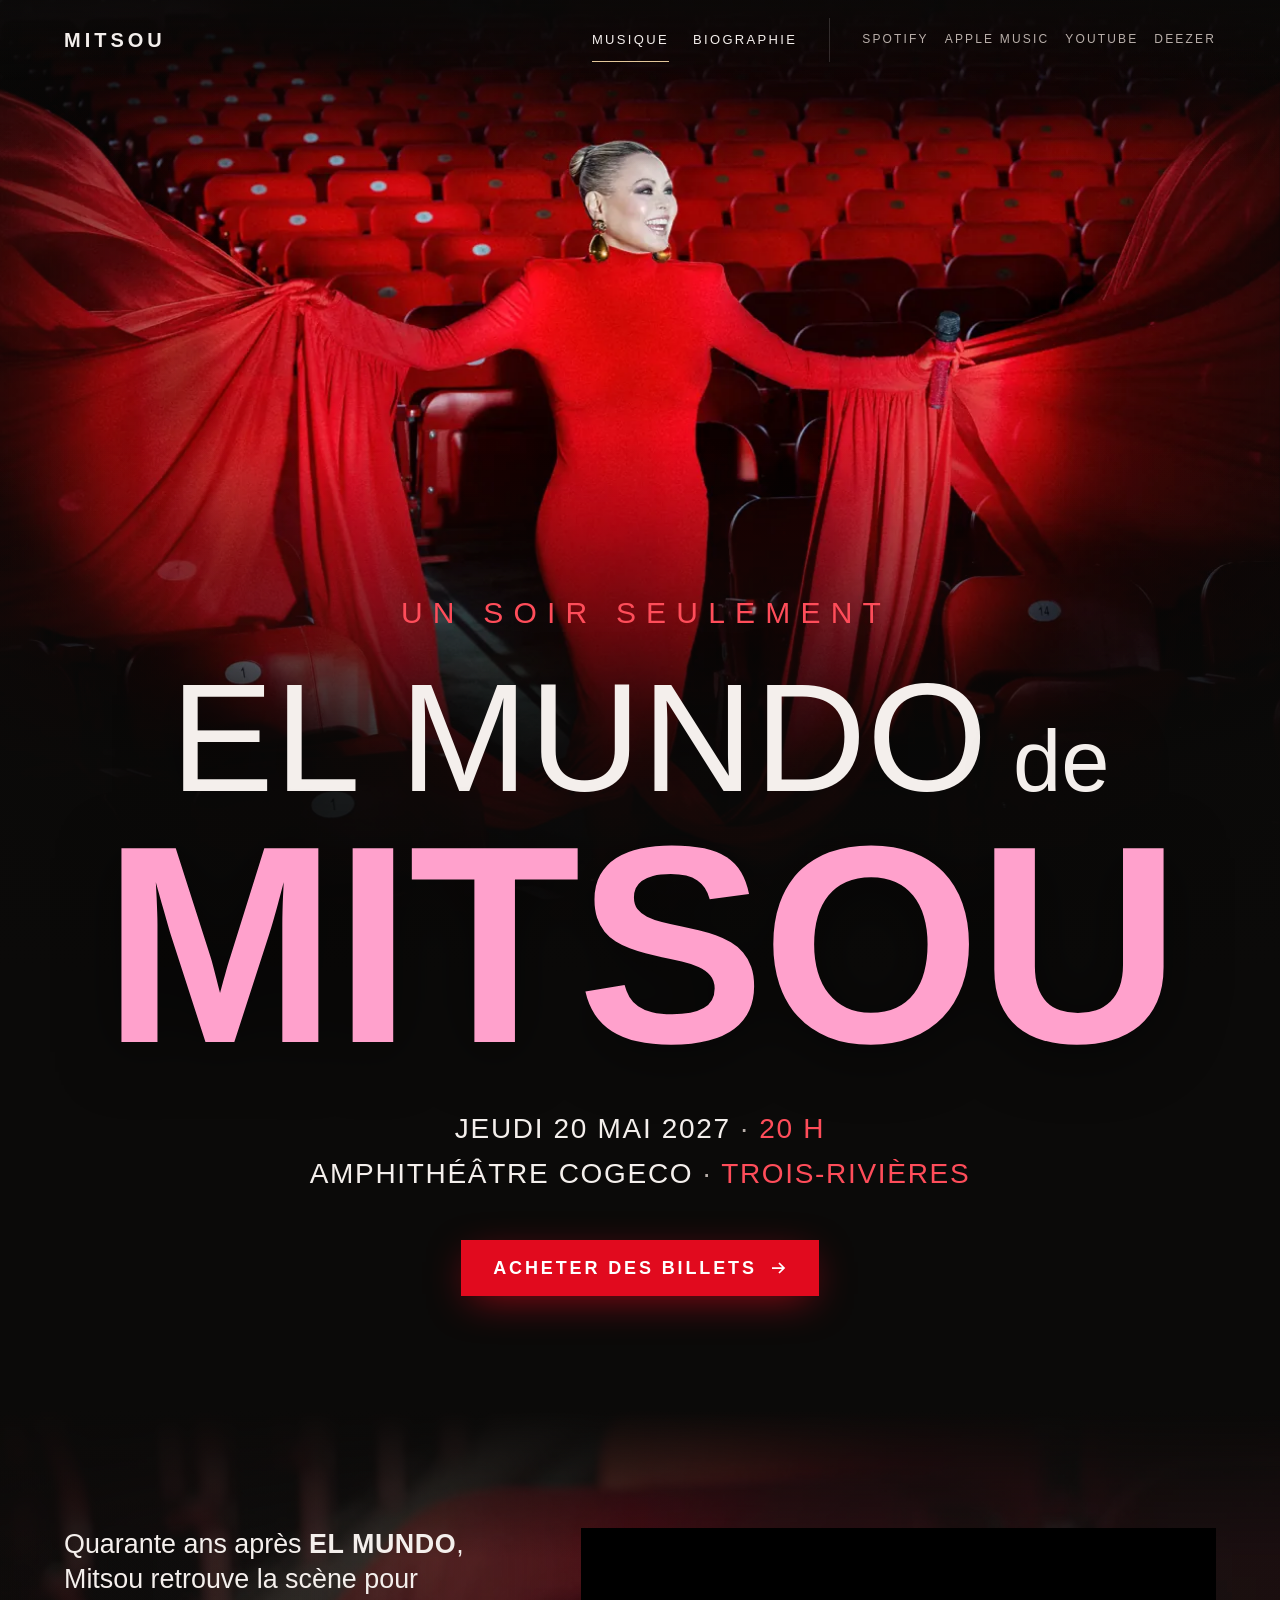
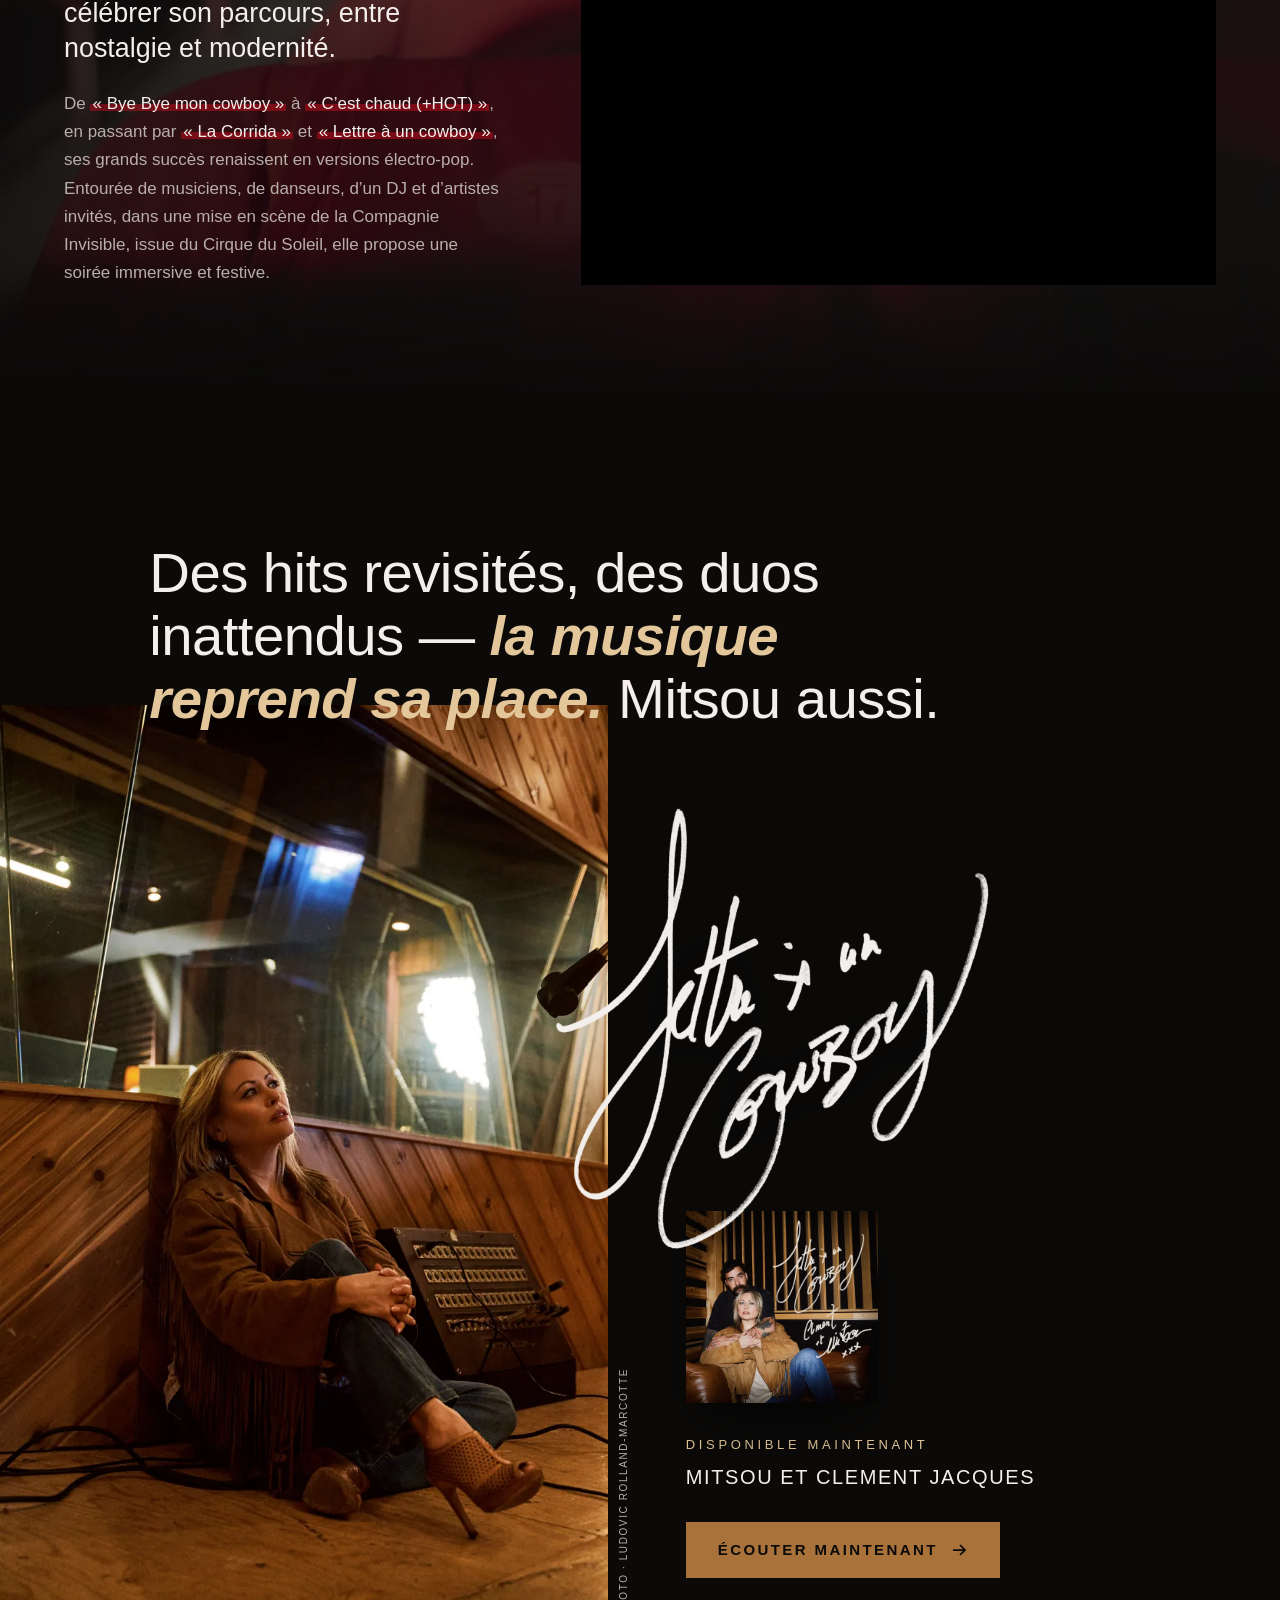
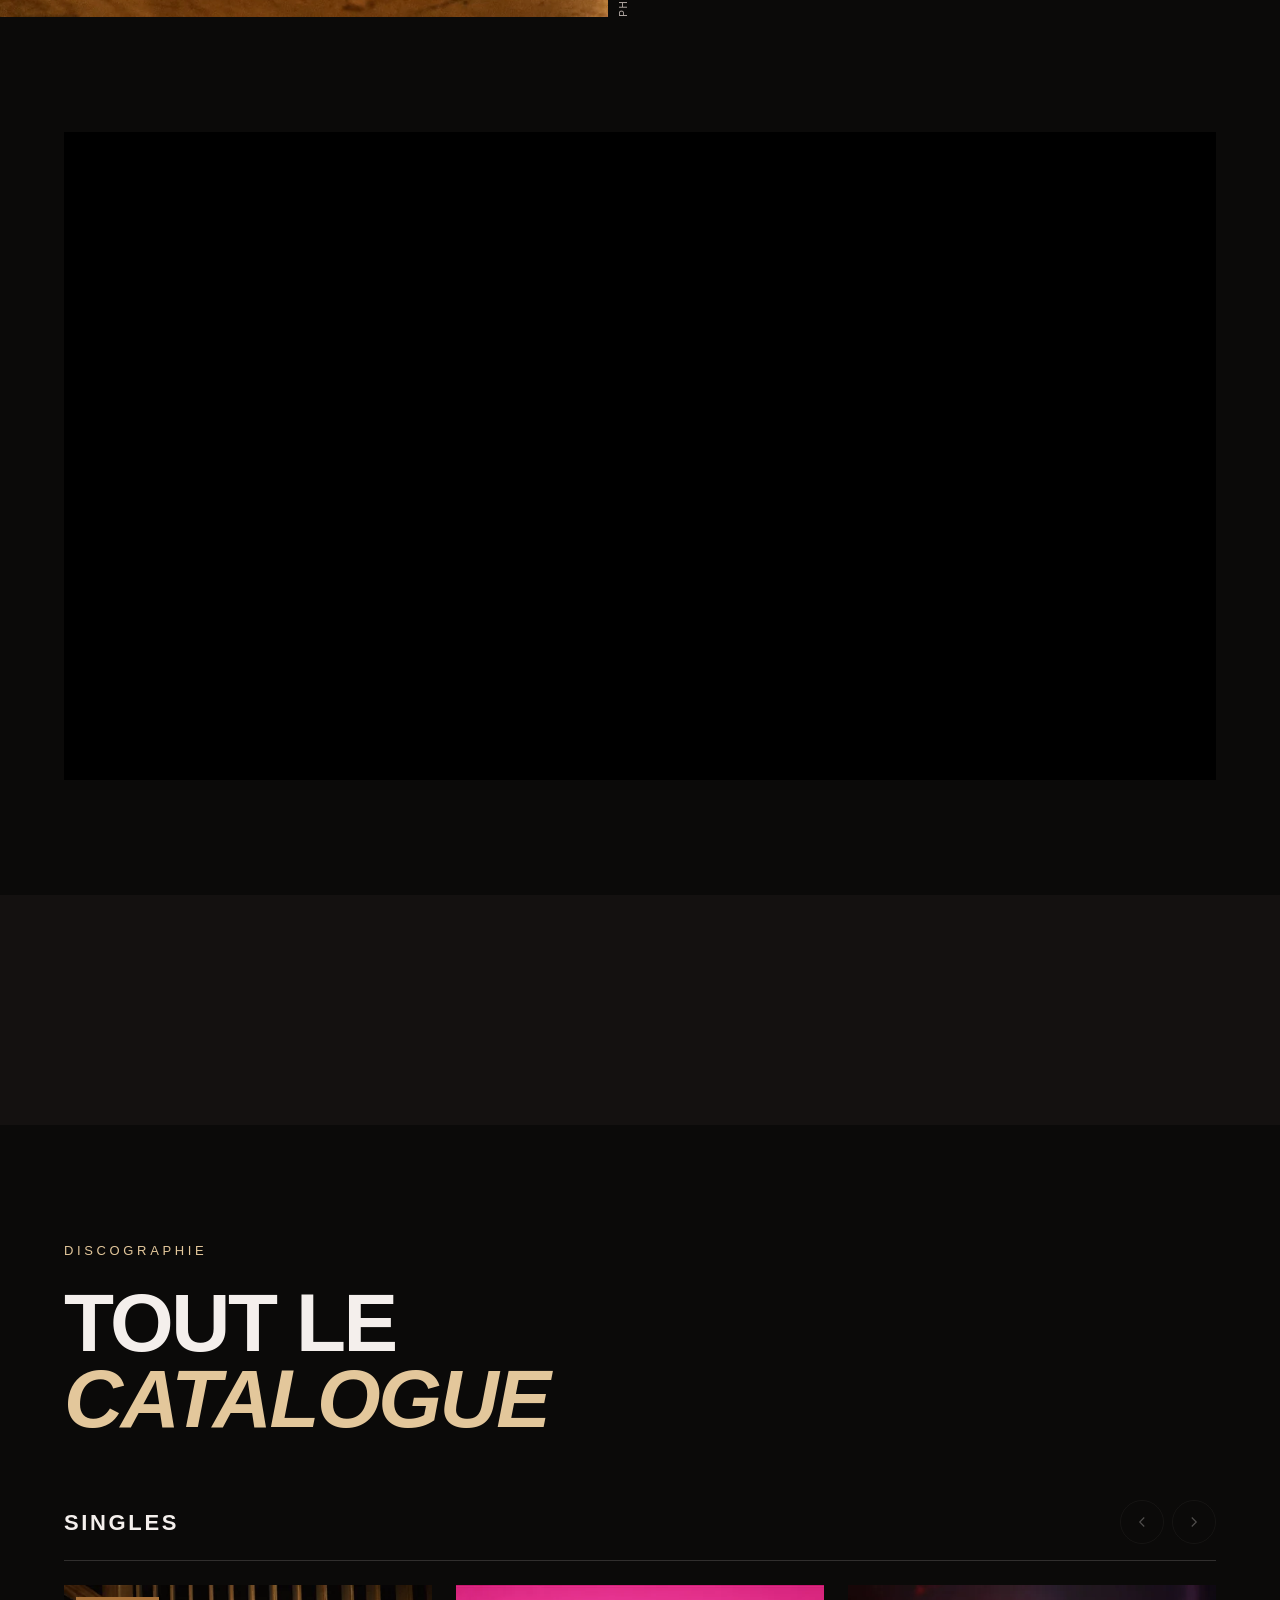
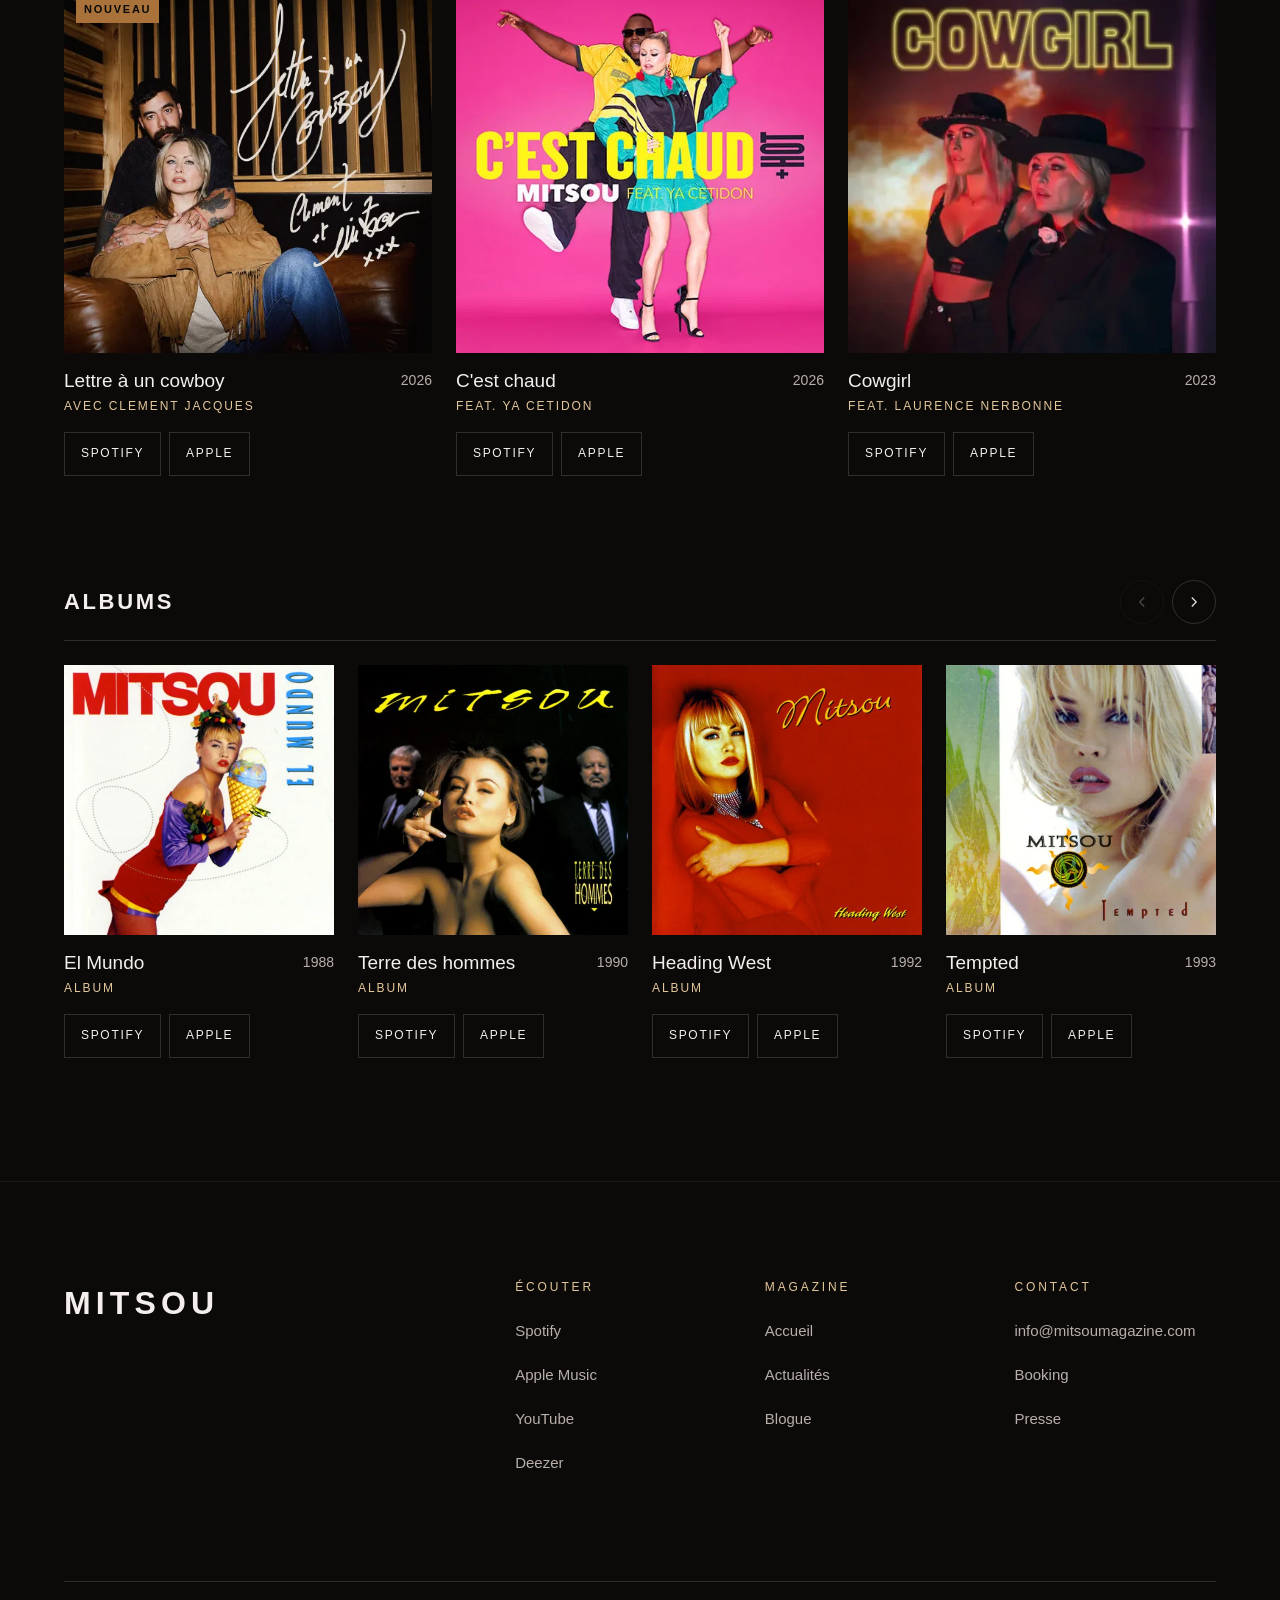
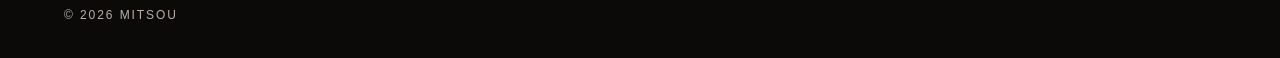
==== commit 2f25459d: "Page Musique : vraie bande-annonce d'El Mundo de Mitsou Remplace l'ID YouTube provisoire du bloc spe" ====
--- a/index.html
+++ b/index.html
@@ -220,7 +220,7 @@
         <p class="intro__body">De <b>«&nbsp;Bye Bye mon cowboy&nbsp;»</b> à <b>«&nbsp;C’est chaud (+HOT)&nbsp;»</b>, en passant par <b>«&nbsp;La Corrida&nbsp;»</b> et <b>«&nbsp;Lettre à un cowboy&nbsp;»</b>, ses grands succès renaissent en versions électro-pop. Entourée de musiciens, de danseurs, d’un DJ et d’artistes invités, dans une mise en scène de la Compagnie Invisible, issue du Cirque du Soleil, elle propose une soirée immersive et festive.</p>
       </div>
       <div class="player">
-        <iframe src="https://www.youtube-nocookie.com/embed/Nsux4qgE3og?rel=0" title="Bande-annonce d’El Mundo de Mitsou" loading="lazy" allow="accelerometer; autoplay; clipboard-write; encrypted-media; gyroscope; picture-in-picture; web-share" referrerpolicy="strict-origin-when-cross-origin" allowfullscreen></iframe>
+        <iframe src="https://www.youtube-nocookie.com/embed/bjzhnNBXiDc?rel=0" title="Bande-annonce d’El Mundo de Mitsou" loading="lazy" allow="accelerometer; autoplay; clipboard-write; encrypted-media; gyroscope; picture-in-picture; web-share" referrerpolicy="strict-origin-when-cross-origin" allowfullscreen></iframe>
       </div>
     </div>
   </section>
--- a/assets/css/main.css
+++ b/assets/css/main.css
@@ -0,0 +1,355 @@
+@font-face { font-family: "Futura Std"; src: url("../fonts/futura-light.woff2") format("woff2"); font-weight: 300; font-display: swap; }
+@font-face { font-family: "Futura Std"; src: url("../fonts/futura-book.woff2") format("woff2"); font-weight: 400; font-display: swap; }
+@font-face { font-family: "Futura Std"; src: url("../fonts/futura-medium.woff2") format("woff2"); font-weight: 500; font-display: swap; }
+@font-face { font-family: "Futura Std"; src: url("../fonts/futura-bold.woff2") format("woff2"); font-weight: 700; font-display: swap; }
+@font-face { font-family: "Futura Std"; src: url("../fonts/futura-heavy.woff2") format("woff2"); font-weight: 800; font-display: swap; }
+@font-face { font-family: "Eurostile"; src: url("../fonts/eurostile-regular.woff2") format("woff2"); font-weight: 400; font-display: swap; }
+@font-face { font-family: "Eurostile"; src: url("../fonts/eurostile-bold.woff2") format("woff2"); font-weight: 700; font-display: swap; }
+
+:root {
+  --black: #0B0A09;
+  --ink-900: #141110;
+  --ink-800: #1C1816;
+  --ink-700: #2A2523;
+  --white: #FFFFFF;
+  --text: #F4EFEC;
+  --text-muted: #B9AFAA;
+  --line: rgba(244, 239, 236, .16);
+  --red-600: #C10817; 
+  --red-500: #E10A1E;
+  --red-300: #FF4D5A;
+  --pink: #FFA1CC;
+  --camel-500: #A9723A;
+  --camel-200: #E3C79B;
+  --font: "Futura Std", "Futura PT", "Futura", "Trebuchet MS", sans-serif;
+  --font-show: "Eurostile", "Microgramma", "Arial", sans-serif;
+  --s1: 4px; --s2: 8px; --s3: 12px; --s4: 16px; --s5: 24px; --s6: 32px; --s7: 48px; --s8: 64px; --s9: 96px; --s10: 128px;
+  --gutter: clamp(20px, 5vw, 80px);
+  --container: 1280px;
+  --section: clamp(64px, 9vw, 128px);
+  --ease: cubic-bezier(.2, .7, .2, 1);
+}
+
+:where(.page-music, .page-bio, .page-404), :where(.page-music, .page-bio, .page-404) *, :where(.page-music, .page-bio, .page-404) *::before, :where(.page-music, .page-bio, .page-404) *::after { box-sizing: border-box; }
+html:has(body.page-music, body.page-bio, body.page-404) { scroll-behavior: smooth; scroll-padding-top: 72px; }
+:where(body.page-music, body.page-bio, body.page-404) { margin: 0; background: var(--black); color: var(--text); font-family: var(--font); font-weight: 400; font-size: 17px; line-height: 1.6; -webkit-font-smoothing: antialiased; }
+:where(.page-music, .page-bio, .page-404) :where(img, video) { display: block; max-width: 100%; }
+:where(.page-music, .page-bio, .page-404) a { color: inherit; }
+:where(.page-music, .page-bio, .page-404) :where(h1, h2, h3, p) { margin: 0; }
+:where(.page-music, .page-bio, .page-404) [hidden] { display: none !important; }
+:where(.page-music, .page-bio, .page-404) :focus-visible { outline: 2px solid var(--white); outline-offset: 3px; border-radius: 2px; }
+
+.sr-only { position: absolute; width: 1px; height: 1px; padding: 0; margin: -1px; overflow: hidden; clip: rect(0 0 0 0); white-space: nowrap; border: 0; }
+.skip { position: absolute; left: var(--s4); top: -100px; z-index: 100; background: var(--white); color: var(--black); padding: var(--s3) var(--s4); text-decoration: none; font-family: var(--font); }
+.skip:focus { top: var(--s4); }
+.container { max-width: var(--container); margin: 0 auto; padding: 0 var(--gutter); }
+
+.eyebrow { font-weight: 500; font-size: 13px; letter-spacing: .28em; text-transform: uppercase; color: var(--camel-200); margin-bottom: var(--s4); }
+
+.btn {
+  display: inline-flex; align-items: center; justify-content: center; gap: var(--s3);
+  min-height: 56px; padding: 0 var(--s6);
+  font-family: var(--font); font-weight: 700; font-size: 15px; letter-spacing: .16em; text-transform: uppercase;
+  text-decoration: none; border: 0; cursor: pointer;
+  transition: background-color 150ms var(--ease), color 150ms var(--ease), transform 150ms var(--ease), box-shadow 200ms var(--ease);
+}
+.btn svg { transition: transform 150ms var(--ease); }
+.btn:hover svg { transform: translateX(4px); }
+.btn:active { transform: translateY(1px); }
+.btn--show { background: var(--red-500); color: var(--white); box-shadow: 0 10px 40px -10px rgba(225, 10, 30, .7); }
+.btn--show:hover { background: var(--red-600); }
+.btn--music { background: var(--camel-500); color: var(--black); }
+.btn--music:hover { background: var(--camel-200); }
+.bio-press__inner .btn--ghost:hover svg { transform: none; }
+.btn--ghost { background: transparent; color: var(--text); box-shadow: inset 0 0 0 1px var(--line); }
+.btn--ghost:hover { color: var(--camel-200); box-shadow: inset 0 0 0 1px var(--camel-200); }
+
+.site-header {
+  position: fixed; inset: 0 0 auto 0; z-index: 40;
+  display: flex; align-items: center; justify-content: space-between; gap: var(--s5);
+  padding: var(--s4) var(--gutter); min-height: 72px;
+  font-family: var(--font); color: var(--text); line-height: 1.6;
+  background: linear-gradient(to bottom, rgba(11, 10, 9, .7), rgba(11, 10, 9, 0));
+  transition: background-color 250ms var(--ease), box-shadow 250ms var(--ease);
+}
+.site-header *, .site-header *::before, .site-header *::after { box-sizing: border-box; }
+.site-header a { color: inherit; }
+.site-header :focus-visible { outline: 2px solid var(--white); outline-offset: 3px; border-radius: 2px; }
+.site-header.is-solid { background: rgba(11, 10, 9, .94); box-shadow: 0 1px 0 var(--line); -webkit-backdrop-filter: blur(8px); backdrop-filter: blur(8px); }
+.wordmark { font-weight: 800; font-size: 20px; letter-spacing: .2em; text-transform: uppercase; text-decoration: none; padding: var(--s2) 0; }
+.nav { display: flex; align-items: center; gap: var(--s6); }
+.nav ul { list-style: none; display: flex; gap: var(--s5); margin: 0; padding: 0; }
+.nav a { text-decoration: none; font-weight: 500; font-size: 13px; letter-spacing: .18em; text-transform: uppercase; padding: var(--s3) 0; display: inline-block; transition: color 150ms var(--ease); }
+.nav a:hover { color: var(--camel-200); }
+.nav a[aria-current="page"] { box-shadow: inset 0 -1px 0 var(--camel-200); }
+.nav .stream { gap: var(--s4); padding-left: var(--s6); border-left: 1px solid var(--line); }
+.nav .stream a { font-size: 12px; color: var(--text-muted); }
+.nav .stream a:hover { color: var(--camel-200); }
+.menu-btn { display: none; }
+
+.hero { position: relative; isolation: isolate; text-align: center; padding-bottom: var(--section); }
+.hero__photo { position: relative; z-index: -1; height: min(76vw, 1180px); overflow: hidden; }
+.hero__photo img { width: 100%; height: 100%; object-fit: cover; object-position: 50% 22%; animation: photo 1800ms var(--ease) both; }
+.hero__photo::after { content: ""; position: absolute; inset: 0;
+  background:
+    linear-gradient(to bottom, rgba(11, 10, 9, .65) 0%, rgba(11, 10, 9, 0) 18%),
+    linear-gradient(to top, var(--black) 0%, rgba(11, 10, 9, .88) 22%, rgba(11, 10, 9, 0) 55%),
+    linear-gradient(to right, rgba(11, 10, 9, .55), rgba(11, 10, 9, 0) 18%, rgba(11, 10, 9, 0) 82%, rgba(11, 10, 9, .55)); }
+.hero__content { position: relative; margin: calc(-1 * clamp(240px, 30vw, 400px)) auto 0; padding: 0 var(--gutter); max-width: 1200px; display: flex; flex-direction: column; align-items: center; }
+.show-eyebrow { font-family: var(--font-show); font-size: clamp(18px, 3vw, 30px); letter-spacing: .34em; text-transform: uppercase; color: var(--red-300); margin-bottom: var(--s5); padding-left: .4em; }
+.show-title { --m: clamp(64px, 22vw, 300px); font-family: var(--font-show); font-weight: 700; text-transform: uppercase; text-shadow: 0 10px 60px rgba(0, 0, 0, .55); }
+.show-title__top { display: flex; align-items: baseline; justify-content: center; gap: .16em; font-weight: 400; font-size: calc(var(--m) * .55); line-height: 1; letter-spacing: .005em; }
+.show-title__de { font-size: .56em; text-transform: none; letter-spacing: 0; }
+.show-title__name { display: block; font-size: var(--m); line-height: .84; letter-spacing: -.012em; color: var(--pink); margin-top: .04em; }
+.details { font-family: var(--font-show); display: flex; flex-direction: column; align-items: center; gap: var(--s2); margin: var(--s7) 0; }
+.details dt { position: absolute; width: 1px; height: 1px; overflow: hidden; clip: rect(0 0 0 0); white-space: nowrap; }
+.details dd { margin: 0; font-size: 28px; line-height: 1.3; letter-spacing: .06em; text-transform: uppercase; }
+.details dd .sep { color: var(--text-muted); }
+.details dd .sub { color: var(--red-300); }
+
+.reveal { opacity: 0; transform: translateY(12px); animation: reveal 700ms var(--ease) forwards; }
+.reveal:nth-child(2) { animation-delay: 150ms; }
+.reveal:nth-child(3) { animation-delay: 300ms; }
+.reveal:nth-child(4) { animation-delay: 450ms; }
+@keyframes reveal { to { opacity: 1; transform: none; } }
+@keyframes photo { from { opacity: 0; transform: scale(1.06); } to { opacity: 1; transform: none; } }
+
+.show-intro { position: relative; isolation: isolate; overflow: hidden; padding: var(--section) 0; }
+.show-intro__video { position: absolute; inset: 0; z-index: -2; width: 100%; height: 100%; object-fit: cover; opacity: .75; filter: saturate(.95) brightness(.9); }
+.show-intro::before { content: ""; position: absolute; inset: 0; z-index: -1;
+  background: linear-gradient(to bottom, var(--black) 0%, rgba(11, 10, 9, .15) 25%, rgba(11, 10, 9, .15) 75%, var(--black) 100%),
+              linear-gradient(to right, rgba(11, 10, 9, .78), rgba(11, 10, 9, .1) 55%); }
+.show-intro__grid { display: grid; gap: var(--s8); align-items: center; }
+.intro { max-width: 46ch; }
+.intro__lede { margin-bottom: var(--s5); font-weight: 400; font-size: clamp(22px, 2.1vw, 28px); line-height: 1.3; }
+.intro__lede strong { font-family: var(--font-show); font-weight: 700; text-transform: uppercase; letter-spacing: .02em; }
+.intro__body { font-size: 17px; line-height: 1.65; color: var(--text-muted); }
+.intro__body b { font-weight: 500; color: var(--text); padding: 0 .12em; -webkit-box-decoration-break: clone; box-decoration-break: clone;
+  background: linear-gradient(to bottom, transparent 55%, rgba(225, 10, 30, .42) 55%, rgba(225, 10, 30, .42) 90%, transparent 90%); }
+.player { position: relative; aspect-ratio: 16 / 9; background: #000; overflow: hidden; }
+.player iframe { position: absolute; inset: 0; width: 100%; height: 100%; border: 0; }
+
+.single { padding: var(--section) 0; }
+.single__stage { position: relative; }
+.single__quote { position: relative; z-index: 2; margin: 0 var(--gutter) var(--s6); font-weight: 300; font-size: clamp(30px, 4.4vw, 64px); line-height: 1.12; letter-spacing: -.01em; }
+.br-lg { display: none; }
+.single__quote strong { font-weight: 800; font-style: italic; color: var(--camel-200); }
+.single__photo { position: relative; margin: 0; }
+.single__photo img { width: 100%; height: auto; aspect-ratio: 2 / 3; object-fit: cover; }
+.single__photo::after { content: ""; position: absolute; inset: 55% 0 0; background: linear-gradient(to bottom, rgba(11, 10, 9, 0), rgba(11, 10, 9, .7) 70%, var(--black)); pointer-events: none; }
+.single__credit { position: absolute; right: var(--s2); top: var(--s4); margin: 0; writing-mode: vertical-rl; white-space: nowrap; font-size: 10px; letter-spacing: .16em; text-transform: uppercase; color: rgba(244, 239, 236, .85); text-shadow: 0 1px 6px rgba(0, 0, 0, .8); }
+.single__info { position: relative; z-index: 2; padding: 0 var(--gutter); margin-top: -50vw; text-align: center; }
+.single__title img { position: relative; z-index: 2; margin: 0 auto; width: min(86vw, 520px); height: auto; filter: drop-shadow(0 4px 24px rgba(0, 0, 0, .45)); }
+.single__meta { margin-top: var(--s4); }
+.single__cover { position: relative; z-index: 1; display: block; width: min(52vw, 240px); margin: 0 auto var(--s6); box-shadow: 0 24px 48px -16px rgba(0, 0, 0, .8); transition: transform 800ms var(--ease); }
+.single__cover img { width: 100%; height: auto; }
+.single__cover:hover { transform: scale(1.05); }
+.single__meta .eyebrow { margin-bottom: var(--s2); }
+.single__feat { margin: 0 0 var(--s6); font-weight: 500; font-size: 20px; line-height: 1.3; letter-spacing: .08em; text-transform: uppercase; }
+
+@media (min-width: 1024px) and (orientation: landscape), (min-width: 1200px) {
+  .btn--show { font-size: clamp(18px, 1.1vw, 42px); }
+  .single__stage { display: grid; grid-template-columns: repeat(12, minmax(0, 1fr)); max-width: 1680px; margin: 0 auto; padding-right: var(--gutter); }
+  .single__quote { grid-column: 2 / 12; grid-row: 1; justify-self: start; margin: 0 0 calc(-0.5 * clamp(80px, 9vw, 150px)); padding: var(--s5) var(--s7) var(--s6); max-width: none; white-space: nowrap; }
+  .br-lg { display: inline; }
+  .single__photo { grid-column: 1 / 7; grid-row: 2; }
+  .single__photo::after { display: none; }
+  .single__credit { left: calc(100% + var(--s2)); right: auto; top: auto; bottom: 0; transform: rotate(180deg); color: var(--text-muted); text-shadow: none; }
+  .single__info { grid-column: 6 / 13; grid-row: 2; align-self: center; margin: 0; padding: var(--s8) 0 0; text-align: left; }
+  .single__title img { margin: 0 0 0 var(--s7); width: clamp(340px, 34vw, 560px); }
+  .single__meta { margin: calc(-1 * clamp(24px, 3vw, 56px)) 0 0 clamp(120px, 14vw, 230px); }
+  .single__cover { width: clamp(180px, 15vw, 240px); margin: 0 0 var(--s6); }
+}
+
+.clip { margin-top: var(--section); }
+
+.insta { padding: var(--section) 0; background: var(--ink-900); }
+.insta behold-widget { display: block; width: 100%; }
+
+.disco { padding: var(--section) 0; }
+.disco .eyebrow { margin-bottom: var(--s5); }
+.disco h2 { font-weight: 800; font-size: clamp(48px, 6.4vw, 96px); line-height: .92; letter-spacing: -.03em; text-transform: uppercase; margin-bottom: var(--s8); }
+.disco h2 em { display: block; font-style: italic; color: var(--camel-200); }
+.shelf + .shelf { margin-top: var(--s9); }
+.shelf__head { display: flex; align-items: center; justify-content: space-between; gap: var(--s4); margin-bottom: var(--s5); padding-bottom: var(--s4); border-bottom: 1px solid var(--line); }
+.shelf__head h3 { font-weight: 700; font-size: 22px; letter-spacing: .12em; text-transform: uppercase; }
+.shelf__nav { display: flex; gap: var(--s2); }
+.shelf__nav button { width: 44px; height: 44px; border-radius: 50%; border: 1px solid var(--line); background: transparent; color: var(--text); display: grid; place-items: center; cursor: pointer; transition: border-color 150ms var(--ease), opacity 150ms var(--ease); }
+.shelf__nav button:hover:not(:disabled) { border-color: var(--camel-200); color: var(--camel-200); }
+.shelf__nav button:disabled { opacity: .3; cursor: default; }
+.shelf__track { list-style: none; margin: 0; padding: 0 0 var(--s2); display: grid; grid-auto-flow: column; grid-auto-columns: calc((100% - 3 * var(--s5)) / 4); gap: var(--s5); overflow-x: auto; scroll-snap-type: x mandatory; scrollbar-width: none; }
+.shelf__track::-webkit-scrollbar { display: none; }
+.shelf--singles .shelf__track { grid-auto-columns: calc((100% - 2 * var(--s5)) / 3); }
+.card { position: relative; scroll-snap-align: start; }
+.card__cover { position: relative; aspect-ratio: 1; overflow: hidden; background: var(--ink-800); }
+.card__cover img { width: 100%; height: 100%; object-fit: cover; }
+.card__tag { position: absolute; left: var(--s3); top: var(--s3); background: var(--camel-500); color: var(--black); font-weight: 700; font-size: 11px; letter-spacing: .16em; text-transform: uppercase; padding: var(--s1) var(--s2); }
+.card__meta { display: flex; justify-content: space-between; gap: var(--s3); margin-top: var(--s4); }
+.card__title { font-weight: 500; font-size: 19px; line-height: 1.25; }
+.card__year { font-size: 14px; color: var(--text-muted); font-variant-numeric: tabular-nums; }
+.card__type { margin-top: var(--s1); font-size: 12px; letter-spacing: .16em; text-transform: uppercase; color: var(--camel-200); }
+.card__links { display: flex; gap: var(--s2); margin-top: var(--s4); }
+.chip { display: inline-flex; align-items: center; min-height: 44px; padding: 0 var(--s4); border: 1px solid var(--line); font-weight: 500; font-size: 12px; letter-spacing: .14em; text-transform: uppercase; text-decoration: none; transition: border-color 150ms var(--ease), color 150ms var(--ease); }
+.chip:hover { border-color: var(--camel-200); color: var(--camel-200); }
+
+.page-bio .site-header:not(.is-solid):not(.menu-open) { color: var(--black); background: none; }
+.page-bio .site-header:not(.is-solid):not(.menu-open) .nav a:hover { color: inherit; opacity: .65; }
+.page-bio .site-header:not(.is-solid):not(.menu-open) .nav a[aria-current="page"] { box-shadow: inset 0 -1px 0 currentColor; }
+.page-bio .site-header:not(.is-solid):not(.menu-open) .nav .stream { border-left-color: rgba(11, 10, 9, .25); }
+.page-bio .site-header:not(.is-solid):not(.menu-open) .nav .stream a { color: rgba(11, 10, 9, .78); }
+.page-bio .site-header:not(.is-solid):not(.menu-open) .menu-btn { color: var(--black); }
+.page-bio .site-header:not(.is-solid):not(.menu-open) :focus-visible { outline-color: var(--black); }
+
+.bio-hero { --sun: #FED45E; --ink-soft: rgba(11, 10, 9, .74); position: relative; isolation: isolate; display: grid; background: var(--sun); color: var(--black); }
+.bio-hero ::selection { background: var(--black); color: var(--sun); }
+.bio-hero__photo { position: relative; z-index: -1; margin: 0; height: 66svh; min-height: 400px; overflow: hidden;
+  -webkit-mask-image: linear-gradient(to bottom, #000 70%, transparent); mask-image: linear-gradient(to bottom, #000 70%, transparent); }
+.bio-hero__photo img { width: 100%; height: 100%; object-fit: cover; object-position: 50% 20%; animation: photo 1800ms var(--ease) both; }
+.bio-hero__credit { position: absolute; right: var(--s2); top: 96px; writing-mode: vertical-rl; white-space: nowrap; font-size: 10px; letter-spacing: .16em; text-transform: uppercase; color: var(--ink-soft); }
+.bio-hero__content { position: relative; margin-top: -48px; padding: 0 var(--gutter) var(--s9); }
+.bio-hero .eyebrow { color: var(--black); }
+.bio-hero__title { font-weight: 800; font-size: clamp(56px, 15vw, 168px); line-height: .9; letter-spacing: .12em; margin-right: -.12em; text-transform: uppercase; }
+.bio-hero__sub { margin-top: var(--s5); max-width: 22ch; font-weight: 400; font-size: clamp(22px, 2.4vw, 32px); line-height: 1.25; }
+.bio-facts { display: flex; flex-wrap: wrap; gap: var(--s5) var(--s7); margin: var(--s7) 0 0; padding-top: var(--s5); border-top: 1px solid rgba(11, 10, 9, .25); }
+.bio-facts div { display: flex; flex-direction: column; }
+.bio-facts dt { font-weight: 800; font-size: clamp(32px, 3.4vw, 48px); line-height: 1; font-variant-numeric: tabular-nums; }
+.bio-facts dd { margin: var(--s2) 0 0; font-size: 12px; font-weight: 500; letter-spacing: .2em; text-transform: uppercase; color: var(--ink-soft); }
+
+.bio-story { padding: var(--section) 0; }
+.bio-lead { max-width: 22ch; text-wrap: balance; font-weight: 300; font-size: clamp(30px, 3.8vw, 54px); line-height: 1.12; letter-spacing: -.01em; margin-bottom: var(--s7); }
+.bio-lead strong { font-weight: 800; font-style: italic; color: var(--camel-200); }
+.bio-text { max-width: 62ch; }
+.bio-text p { font-size: 18px; line-height: 1.75;}
+.bio-text p + p { margin-top: var(--s5); }
+.bio-text p:first-child { font-size: 20px; color: var(--text); }
+.bio-text em { font-style: italic; color: var(--text); }
+
+.bio-quote { padding: var(--section) 0; background: var(--ink-900); text-align: center; }
+.bio-quote__text { max-width: 20ch; text-transform: uppercase; text-wrap: balance; margin: 0 auto var(--s7); font-weight: 300; font-size: clamp(36px, 5.6vw, 84px); line-height: 1.06; letter-spacing: -.015em; }
+.bio-quote__text strong { display: block; font-weight: 800; letter-spacing: .1em; color: var(--camel-200); font-size: clamp(24px, 5.6vw, 64px); }
+
+.bio-press { padding: var(--s9) 0; }
+.bio-press__inner { display: flex; flex-wrap: wrap; align-items: flex-end; justify-content: space-between; gap: var(--s6); }
+.bio-press .eyebrow { margin-bottom: var(--s3); }
+.bio-press__title { font-weight: 800; font-size: clamp(32px, 3.6vw, 48px); line-height: 1; letter-spacing: -.02em; text-transform: uppercase; }
+
+@media (min-width: 1024px) {
+  .bio-hero { grid-template-columns: repeat(12, minmax(0, 1fr)); min-height: min(100svh, 980px); }
+  .bio-hero__photo { grid-column: 6 / -1; grid-row: 1; height: auto; min-height: 0;
+    -webkit-mask-image: linear-gradient(to right, transparent, #000 22%); mask-image: linear-gradient(to right, transparent, #000 22%); }
+  .bio-hero__credit { top: auto; bottom: var(--s5); transform: rotate(180deg); }
+  .bio-hero__content { grid-column: 1 / 8; grid-row: 1; align-self: end; margin: 0; padding: 140px 0 var(--s9) var(--gutter); }
+  .bio-story__grid { display: grid; grid-template-columns: minmax(0, 5fr) minmax(0, 7fr); gap: var(--s8); align-items: start; }
+  .bio-lead { position: sticky; top: 120px; margin-bottom: 0; }
+  .bio-text { padding-top: var(--s4); }
+}
+@media (max-width: 767px) {
+  .bio-hero__photo { height: 58svh; }
+  .bio-facts { gap: var(--s5); justify-content: space-between; }
+  .bio-text p { font-size: 17px; }
+  .bio-text p:first-child { font-size: 19px; }
+  .bio-press .btn, .bio-quote .btn { width: 100%; padding: 0 var(--s4); font-size: 13px; letter-spacing: .12em; }
+}
+
+/* ───────── Page 404 : clin d'œil à « Dis-moi, dis-moi » ───────── */
+/* Montage typographique superposé à la photo, comme la section Lettre à un cowboy */
+.notfound { padding: 72px 0 var(--section); overflow: hidden; }
+.notfound__stage { position: relative; }
+.notfound__photo { position: relative; margin: 0; }
+.notfound__photo img { width: 100%; height: auto; aspect-ratio: 4 / 5; object-fit: cover; object-position: 59% 40%; } /* Mitsou centrée */
+.notfound__content { position: relative; z-index: 2; margin-top: -42vw; padding: 0 var(--gutter); }
+.notfound__photocredit { position: absolute; left: var(--s2); bottom: var(--s4); margin: 0; writing-mode: vertical-rl; transform: rotate(180deg); white-space: nowrap; font-size: 10px; letter-spacing: .16em; text-transform: uppercase; color: rgba(244, 239, 236, .85); }
+.notfound__montage { --m: clamp(52px, 15vw, 128px); display: flex; flex-direction: column; align-items: flex-start; color: var(--white); font-size: var(--m); line-height: .92; }
+.nf-l { display: block; white-space: nowrap; }
+.nf-mais    { font-weight: 500; font-size: .95em; margin-left: .9em; }
+.nf-questce { font-weight: 400; text-transform: uppercase; letter-spacing: .01em; }
+.nf-que     { font-weight: 400; text-transform: uppercase; margin-left: 1.7em; }
+.nf-vais    { font-weight: 500; font-size: .92em; margin-left: 1.25em; }
+.nf-toi     { font-weight: 400; font-size: .5em; text-transform: uppercase; letter-spacing: .06em; margin: .35em 0 0 4.6em; color: var(--camel-200); }
+.notfound__text { margin-top: var(--s6); max-width: 36ch; font-size: 18px; line-height: 1.6; color: var(--text-muted); }
+.notfound__actions { display: flex; flex-wrap: wrap; gap: var(--s4); margin-top: var(--s6); }
+@media (min-width: 1024px) {
+  .notfound { padding: 120px 0 var(--section); }
+  .notfound__stage { display: grid; grid-template-columns: repeat(12, minmax(0, 1fr)); max-width: 1440px; margin: 0 auto; padding: 0 var(--gutter); align-items: center; }
+  .notfound__photo { grid-column: 1 / 7; grid-row: 1; }
+  /* Le texte déborde de deux colonnes sur la photo */
+  .notfound__content { grid-column: 5 / 13; grid-row: 1; margin: 0; padding: var(--s7) 0; }
+  .notfound__montage { --m: clamp(72px, 7.6vw, 132px); }
+  /* Les petits textes commencent au bord de la photo (2 colonnes sur 8) */
+  .notfound__text, .notfound__actions { margin-left: calc(25% + var(--s8)); }
+  .notfound__text { margin-top: var(--s7); }
+}
+@media (max-width: 1023px) {
+  /* Mobile et tablette : pas de photo, le montage est le premier élément sous le menu */
+  .notfound { padding-top: 120px; }
+  .notfound__photo { display: none; }
+  .notfound__content { margin-top: 0; }
+}
+@media (max-width: 767px) {
+  .notfound__actions .btn { width: 100%; max-width: 360px; }
+}
+
+.site-footer { padding: var(--s9) 0 var(--s6); border-top: 1px solid var(--ink-800); background: var(--black); color: var(--text); font-family: var(--font); line-height: 1.6; }
+.site-footer *, .site-footer *::before, .site-footer *::after { box-sizing: border-box; }
+.site-footer :focus-visible { outline: 2px solid var(--white); outline-offset: 3px; border-radius: 2px; }
+:where(.site-footer) :where(p, h2) { margin: 0; } /* spécificité nulle : .foot-legal et .foot-col h2 l'emportent */
+.foot-grid { display: grid; grid-template-columns: 2fr repeat(3, 1fr); gap: var(--s7); }
+.foot-mark { font-weight: 800; font-size: 32px; letter-spacing: .16em; text-transform: uppercase; }
+.foot-col h2 { font-weight: 500; font-size: 12px; letter-spacing: .24em; text-transform: uppercase; color: var(--camel-200); margin-bottom: var(--s3); }
+.foot-col ul { list-style: none; margin: 0; padding: 0; display: grid; }
+.foot-col a { text-decoration: none; font-size: 15px; color: var(--text-muted); display: inline-flex; align-items: center; min-height: 44px; }
+.foot-col a:hover { color: var(--text); }
+.foot-legal { margin-top: var(--s9); padding-top: var(--s5); border-top: 1px solid var(--line); font-size: 12px; letter-spacing: .16em; text-transform: uppercase; color: var(--text-muted); }
+
+@media (min-width: 1024px) {
+  .show-intro__grid { grid-template-columns: minmax(0, 5fr) minmax(0, 7fr); gap: var(--s8); }
+}
+
+@media (max-width: 1023px) {
+  .nav .stream { display: none; }
+  .shelf__track { grid-auto-columns: calc((100% - 2 * var(--s5)) / 3); }
+  .shelf--singles .shelf__track { grid-auto-columns: calc((100% - var(--s5)) / 2); }
+  .foot-grid { grid-template-columns: repeat(3, 1fr); }
+  .foot-grid > :first-child { grid-column: 1 / -1; }
+}
+
+@media (max-width: 767px), (max-width: 1023px) and (orientation: portrait) {
+  .nav { display: none; }
+  .nav.is-open { display: flex; flex-direction: column; align-items: flex-start; gap: var(--s5); position: fixed; inset: 0; z-index: 30; padding: 96px var(--gutter) var(--s7); background: rgba(11, 10, 9, .97); overflow-y: auto; }
+  .nav.is-open ul { flex-direction: column; gap: var(--s2); }
+  .nav.is-open ul:first-child a { font-size: 28px; letter-spacing: .08em; }
+  .nav.is-open .stream { display: flex; flex-direction: row; flex-wrap: wrap; border: 0; padding: var(--s5) 0 0; border-top: 1px solid var(--line); }
+  .menu-btn { display: inline-flex; align-items: center; gap: var(--s2); position: relative; z-index: 31; min-height: 44px; padding: 0 var(--s3); margin-right: calc(var(--s3) * -1); background: none; border: 0; color: var(--text); font: 500 12px/1 var(--font); letter-spacing: .22em; text-transform: uppercase; cursor: pointer; }
+  .wordmark { position: relative; z-index: 31; font-size: 18px; }
+  .site-header.menu-open { -webkit-backdrop-filter: none; backdrop-filter: none; background: transparent; box-shadow: none; }
+  html.menu-open { overflow: hidden; }
+  .menu-btn svg path { transform-box: fill-box; transform-origin: center; }
+  .menu-btn[aria-expanded="true"] .menu-icon__top { transform: translateY(4px) rotate(45deg); }
+  .menu-btn[aria-expanded="true"] .menu-icon__bottom { transform: translateY(-4px) rotate(-45deg); }
+
+  .hero__photo { height: 78svh; }
+  .hero__photo img { object-position: 50% 18%; }
+  .hero__content { margin-top: -32svh; }
+  .show-eyebrow { font-size: 20px; margin-bottom: var(--s4); }
+  .details { gap: var(--s4); margin: var(--s6) 0; }
+  .details dd { font-size: 24px; }
+  .details dd .sep { display: none; }
+  .details dd .sub { display: block; font-size: 14px; letter-spacing: .14em; margin-top: var(--s1); }
+  .hero .btn { width: 100%; }
+}
+@media (max-width: 767px) {
+  .show-intro { padding-top: var(--s8); }
+  .shelf__nav { display: none; }
+  .shelf__track, .shelf--singles .shelf__track { grid-auto-columns: 64%; margin-right: calc(var(--gutter) * -1); padding-right: var(--gutter); }
+  .foot-grid { grid-template-columns: 1fr 1fr; }
+}
+
+@media (prefers-reduced-motion: reduce) {
+  html:has(body.page-music, body.page-bio, body.page-404) { scroll-behavior: auto; }
+  .reveal, .hero__photo img, .bio-hero__photo img { animation: none; opacity: 1; transform: none; }
+  :where(.page-music, .page-bio, .page-404) *, :where(.page-music, .page-bio, .page-404) *::before, :where(.page-music, .page-bio, .page-404) *::after { transition-duration: 1ms !important; }
+}
+
+@media (prefers-reduced-motion: no-preference) {
+  .menu-btn svg path { transition: transform 200ms var(--ease); }
+}
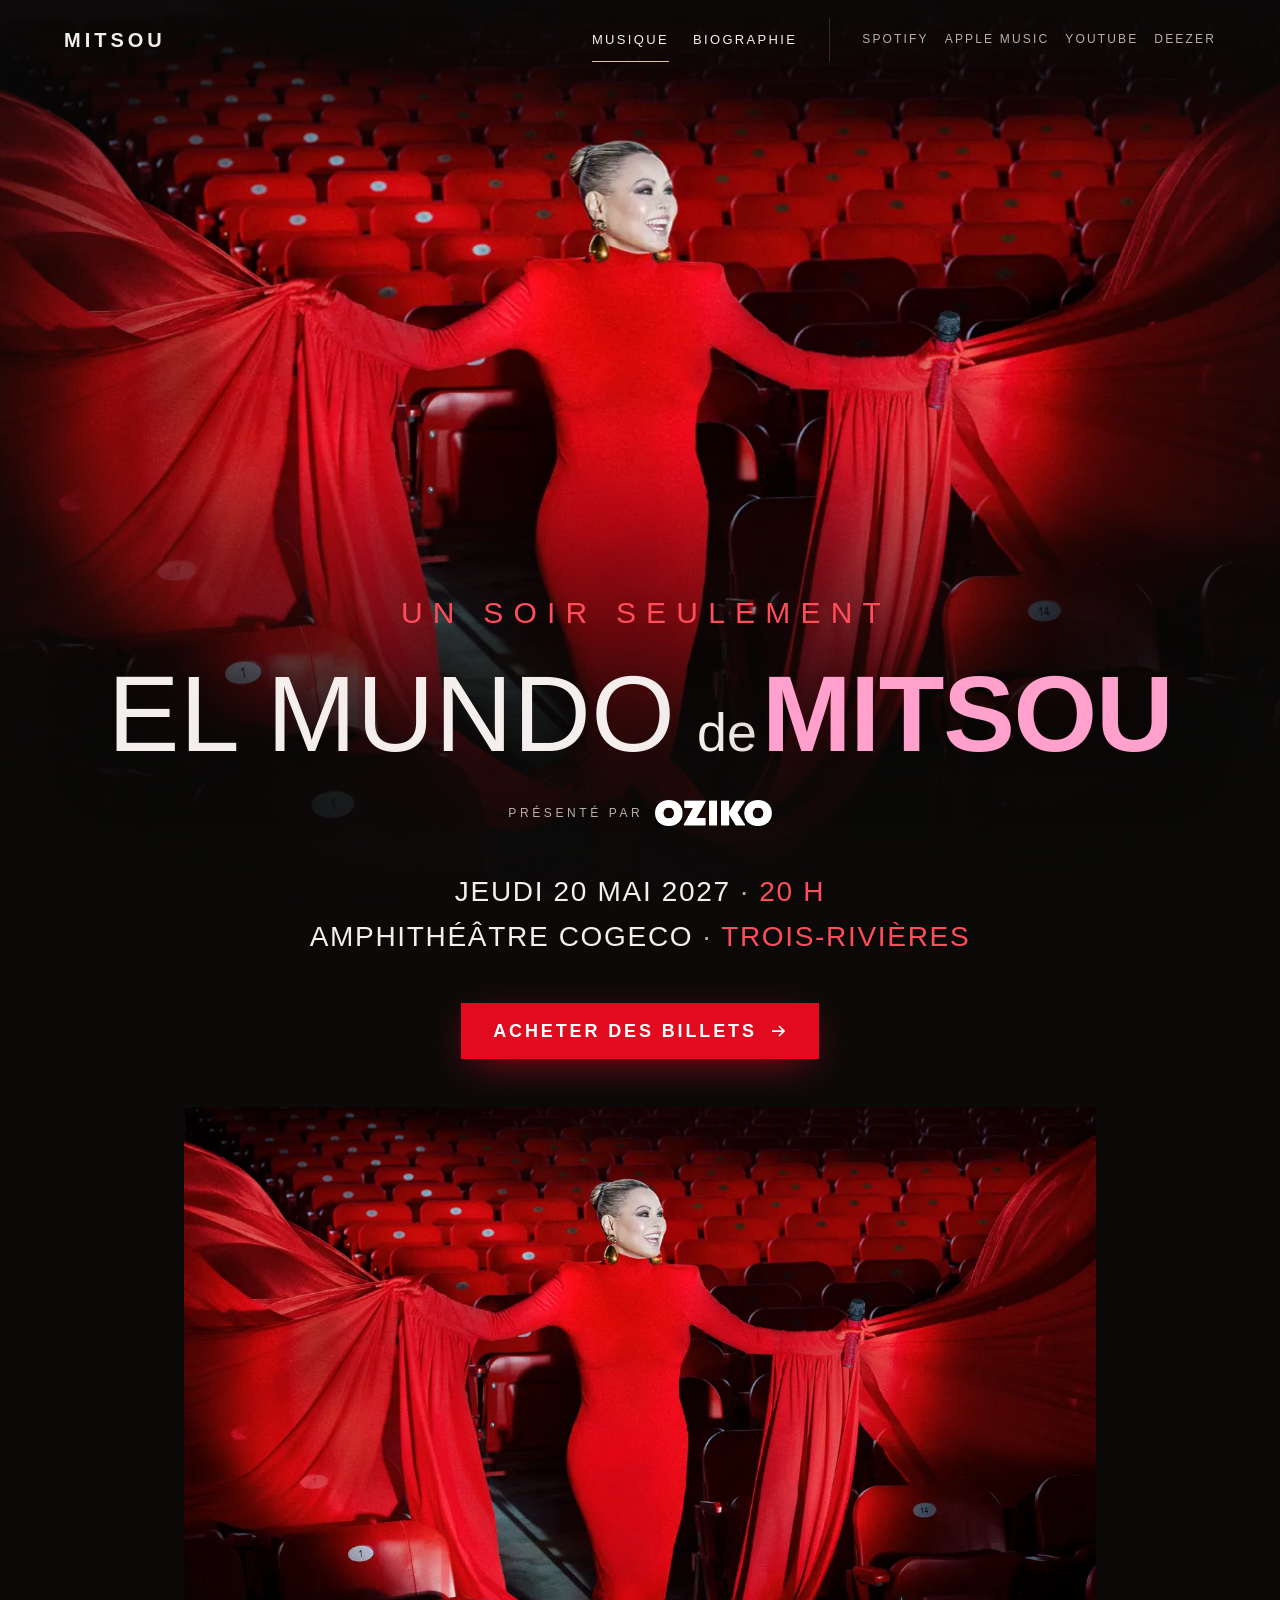
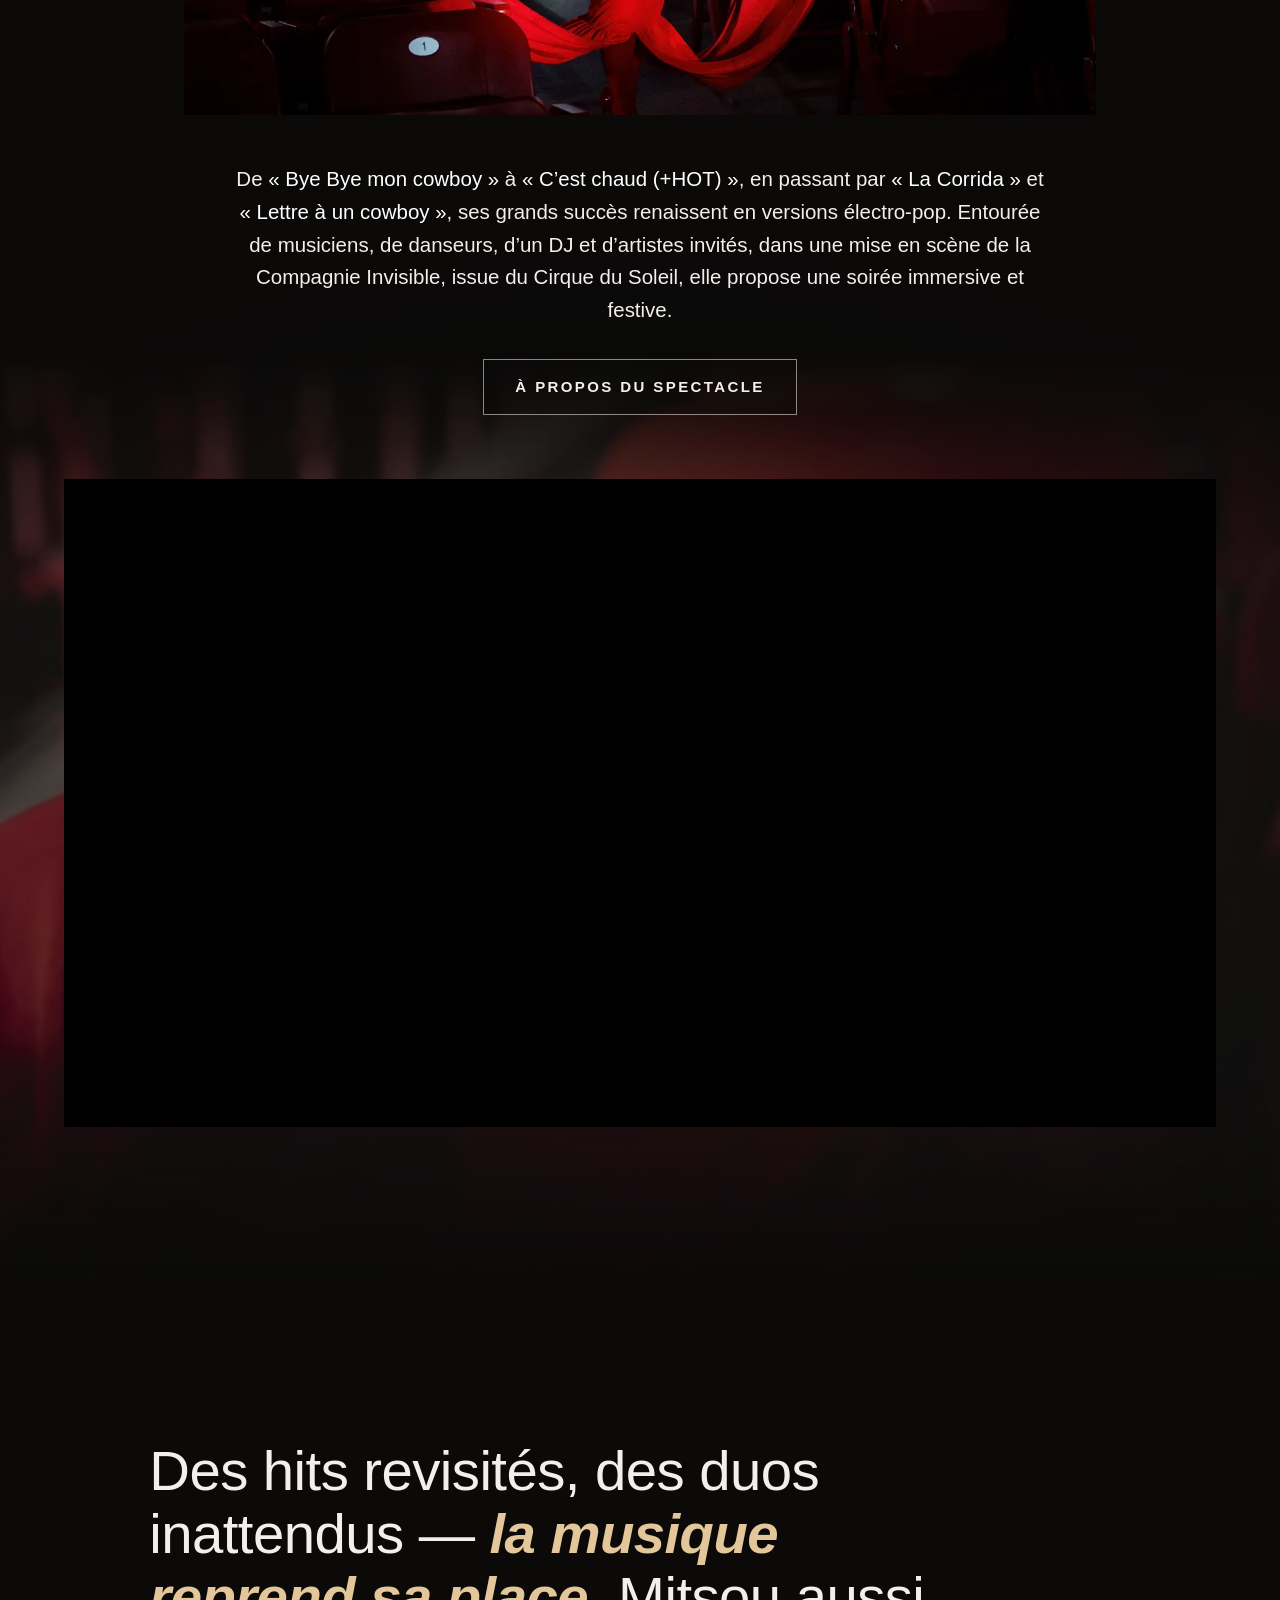
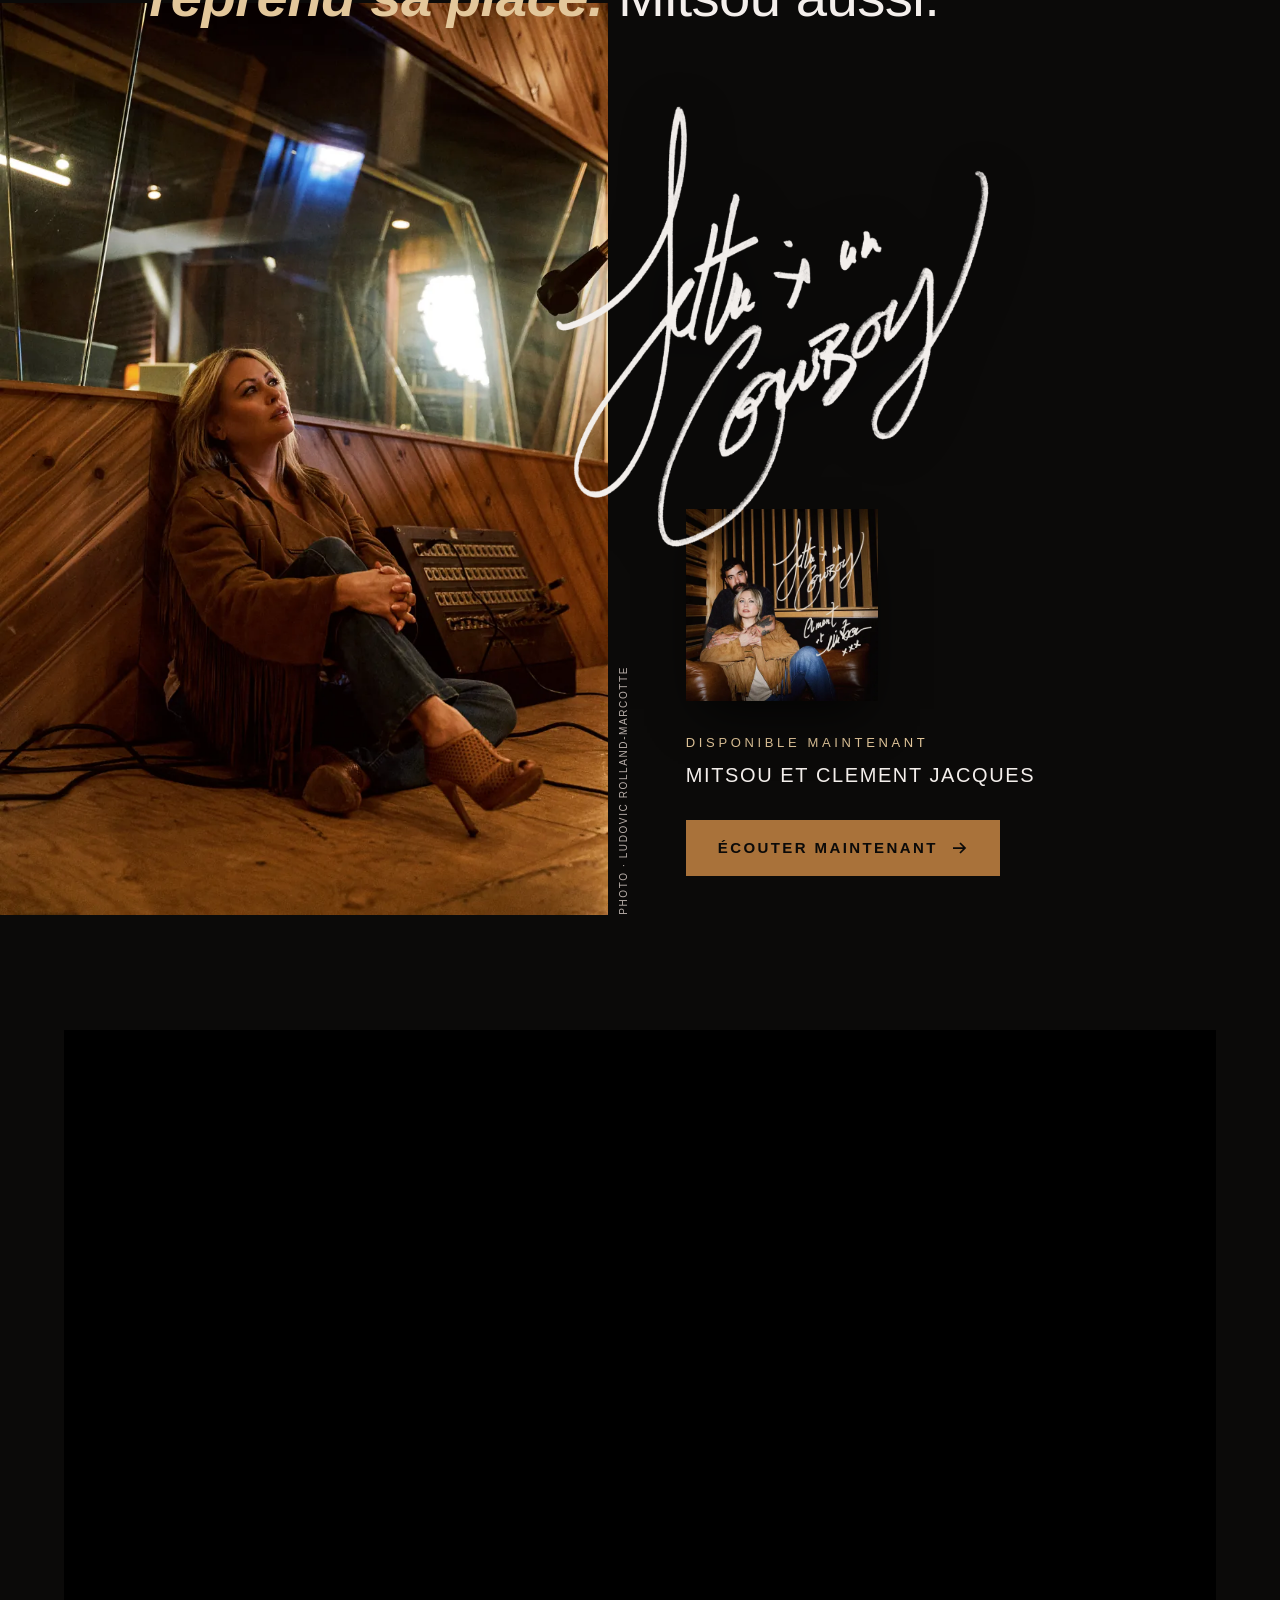
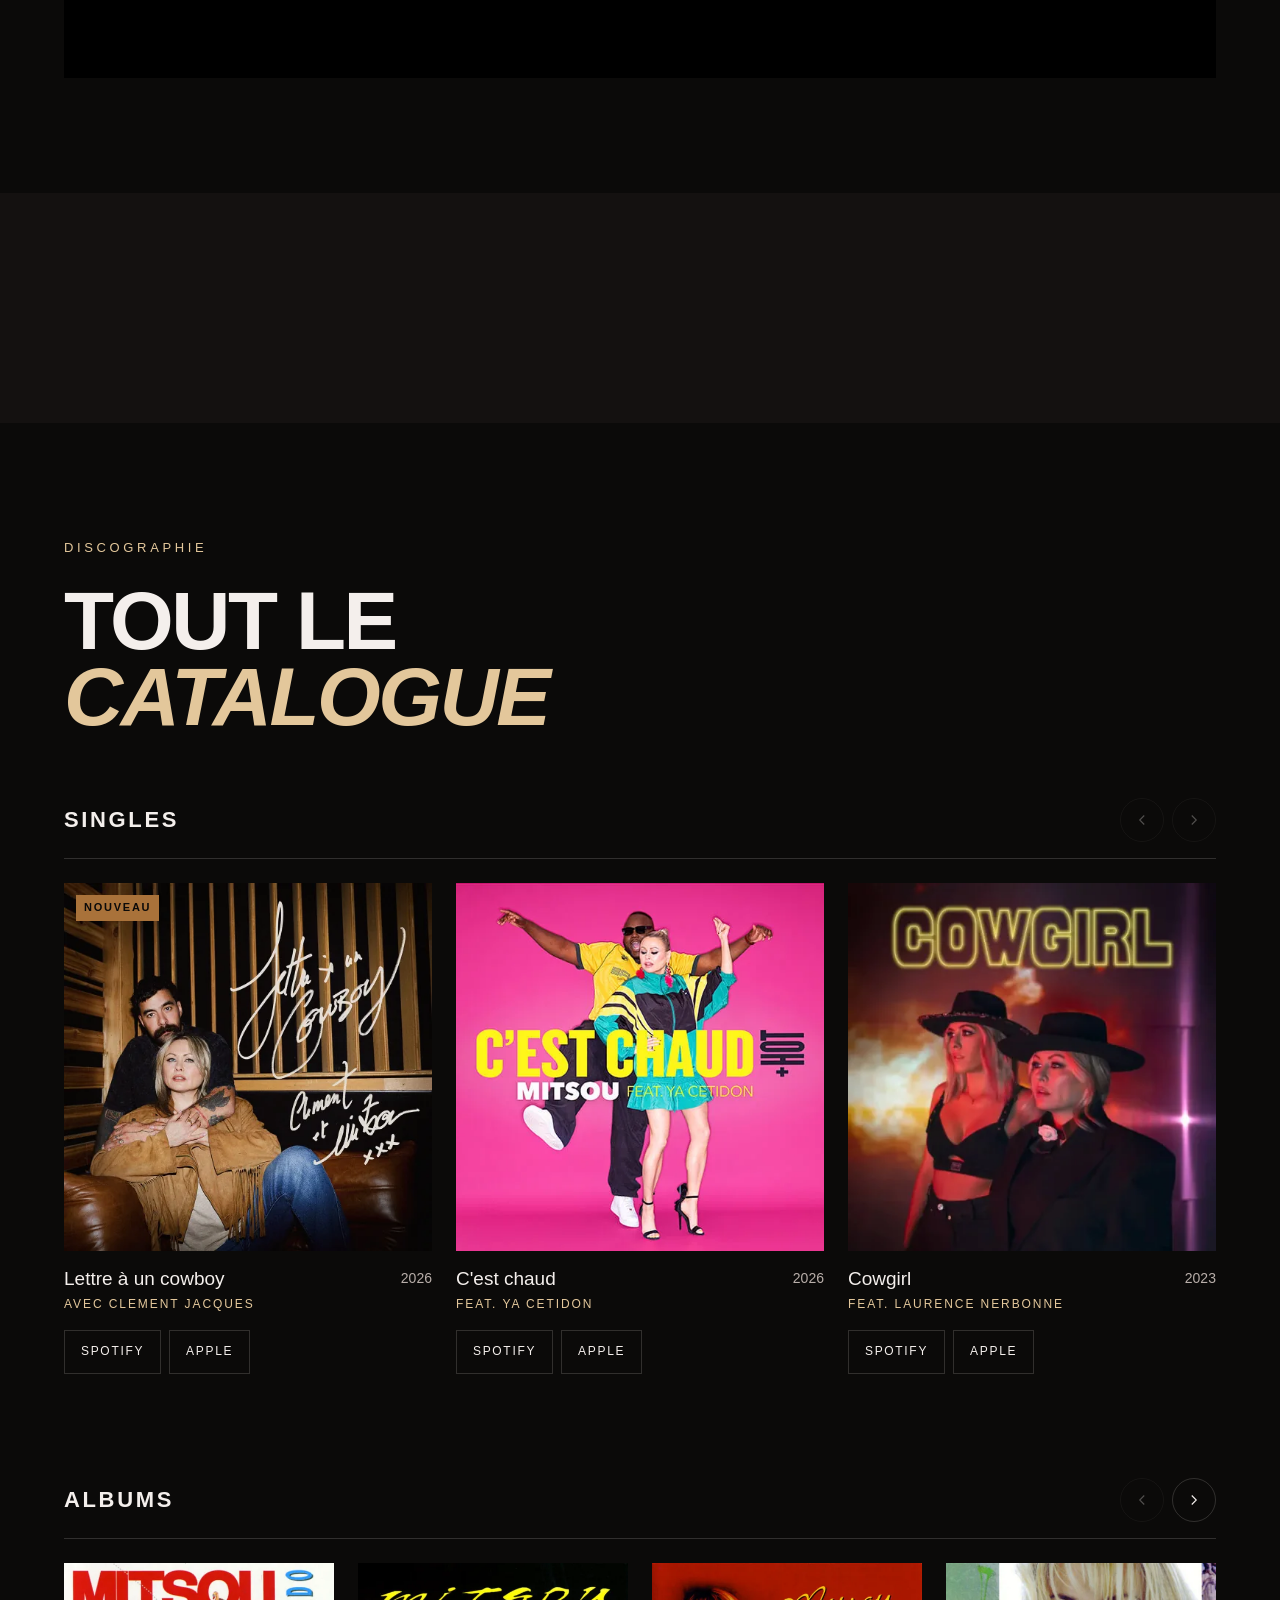
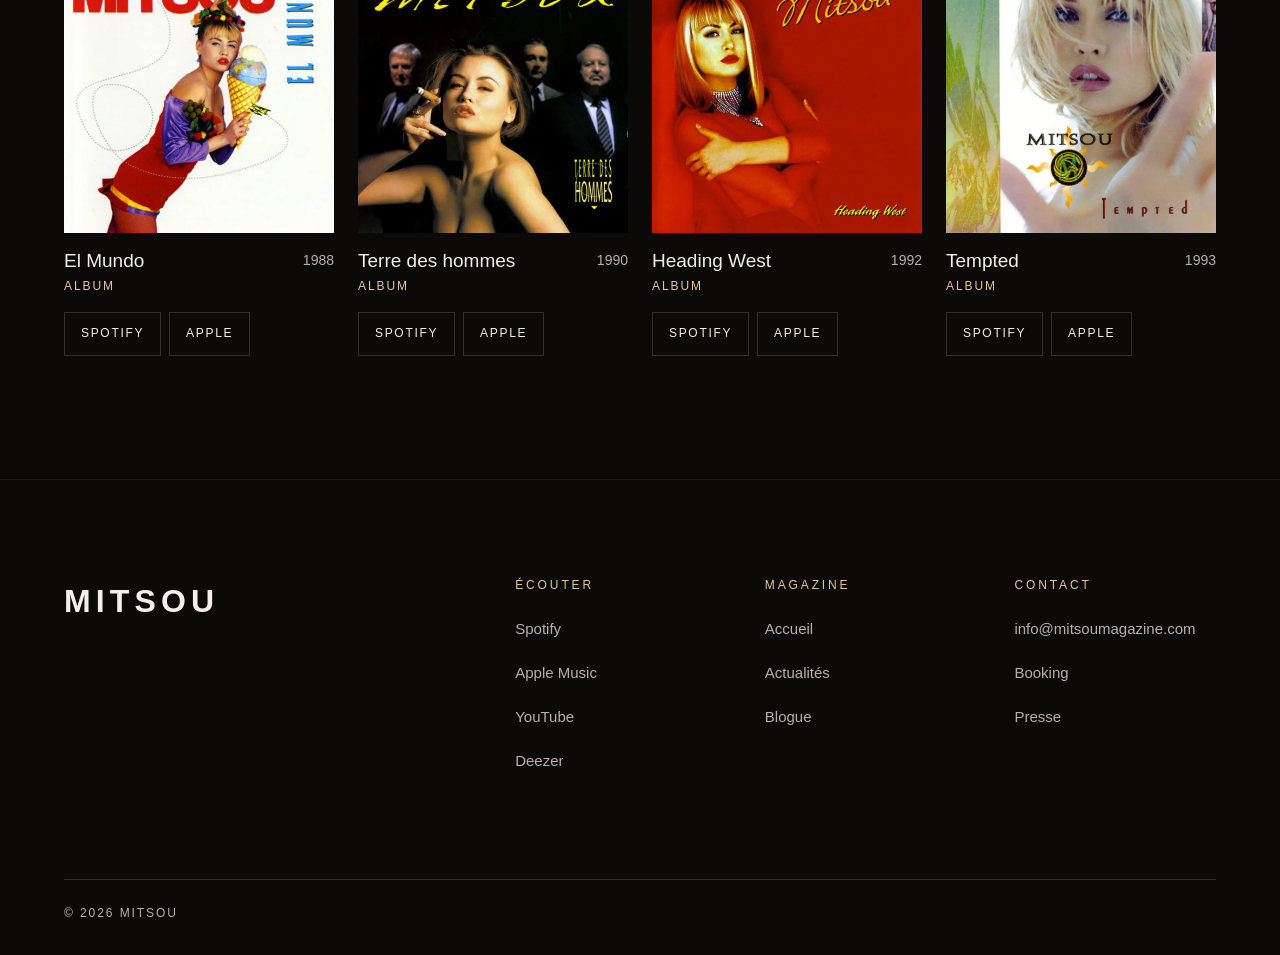
==== commit 4c8cf74e: "Page Musique : version B du spectacle El Mundo - Titre « EL MUNDO de MITSOU » sur une ligne à partir" ====
--- a/index.html
+++ b/index.html
@@ -193,6 +193,7 @@
         <span class="show-title__top"><span>El Mundo</span> <span class="show-title__de">de</span></span>
         <span class="show-title__name">Mitsou</span>
       </h1>
+      <p class="presenter reveal">Présenté par <img src="assets/images/el-mundo/oziko-logo.webp" alt="Oziko" width="443" height="99" decoding="async"></p>
       <dl class="details reveal">
         <div><dt>Date</dt><dd><time datetime="2027-05-20T20:00-04:00">Jeudi 20 mai 2027</time><span class="sep" aria-hidden="true"> · </span><span class="sub">20 h</span></dd></div>
         <div><dt>Lieu</dt><dd>Amphithéâtre Cogeco<span class="sep" aria-hidden="true"> · </span><span class="sub">Trois-Rivières</span></dd></div>
@@ -208,19 +209,26 @@
   </section>
 
   <section class="show-intro" aria-labelledby="show-intro-title">
-    <video class="show-intro__video" muted loop playsinline preload="none" poster="assets/video/el-mundo-tissu-poster.webp" aria-hidden="true" tabindex="-1">
-      <source src="assets/video/el-mundo-tissu-loop-960.mp4" type="video/mp4" media="(max-width: 767px)">
-      <source src="assets/video/el-mundo-tissu-loop-1600.webm" type="video/webm">
-      <source src="assets/video/el-mundo-tissu-loop-1600.mp4" type="video/mp4">
-    </video>
-    <div class="container show-intro__grid">
-      <div class="intro">
+    <figure class="show-photo">
+      <!-- TODO : remplacer par la seconde photo du spectacle (provisoire : photo du hero) ; ajuster object-position et le texte alternatif -->
+      <img src="assets/images/el-mundo/hero-1280.webp"
+           srcset="assets/images/el-mundo/hero-800.webp 800w, assets/images/el-mundo/hero-1280.webp 1280w, assets/images/el-mundo/hero-1981.webp 1981w"
+           sizes="(min-width: 1040px) 1040px, 100vw" width="1981" height="1486"
+           alt="Mitsou en robe rouge aux traînes déployées dans la salle de l’Amphithéâtre." loading="lazy" decoding="async">
+    </figure>
+    <div class="show-intro__stage">
+      <video class="show-intro__video" muted loop playsinline preload="none" poster="assets/video/el-mundo-tissu-poster.webp" aria-hidden="true" tabindex="-1">
+        <source src="assets/video/el-mundo-tissu-loop-960.mp4" type="video/mp4" media="(max-width: 767px)">
+        <source src="assets/video/el-mundo-tissu-loop-1600.webm" type="video/webm">
+        <source src="assets/video/el-mundo-tissu-loop-1600.mp4" type="video/mp4">
+      </video>
+      <div class="container show-intro__inner">
         <h2 class="sr-only" id="show-intro-title">Le spectacle El Mundo de Mitsou</h2>
-        <p class="intro__lede">Quarante ans après <strong>El Mundo</strong>, Mitsou retrouve la scène pour célébrer son parcours, entre nostalgie et modernité.</p>
         <p class="intro__body">De <b>«&nbsp;Bye Bye mon cowboy&nbsp;»</b> à <b>«&nbsp;C’est chaud (+HOT)&nbsp;»</b>, en passant par <b>«&nbsp;La Corrida&nbsp;»</b> et <b>«&nbsp;Lettre à un cowboy&nbsp;»</b>, ses grands succès renaissent en versions électro-pop. Entourée de musiciens, de danseurs, d’un DJ et d’artistes invités, dans une mise en scène de la Compagnie Invisible, issue du Cirque du Soleil, elle propose une soirée immersive et festive.</p>
-      </div>
-      <div class="player">
-        <iframe src="https://www.youtube-nocookie.com/embed/bjzhnNBXiDc?rel=0" title="Bande-annonce d’El Mundo de Mitsou" loading="lazy" allow="accelerometer; autoplay; clipboard-write; encrypted-media; gyroscope; picture-in-picture; web-share" referrerpolicy="strict-origin-when-cross-origin" allowfullscreen></iframe>
+        <button class="btn btn--ghost" type="button" data-modal-open="about-show" aria-haspopup="dialog">À propos du spectacle</button>
+        <div class="player">
+          <iframe src="https://www.youtube-nocookie.com/embed/bjzhnNBXiDc?rel=0" title="Bande-annonce d’El Mundo de Mitsou" loading="lazy" allow="accelerometer; autoplay; clipboard-write; encrypted-media; gyroscope; picture-in-picture; web-share" referrerpolicy="strict-origin-when-cross-origin" allowfullscreen></iframe>
+        </div>
       </div>
     </div>
   </section>
@@ -305,6 +313,41 @@
   </section>
 </main>
 
+<!-- Fenêtre « À propos du spectacle » : texte du communiqué de presse -->
+<dialog class="modal" id="about-show" aria-labelledby="about-show-title">
+  <div class="modal__head">
+    <h2 class="modal__title" id="about-show-title">El Mundo <span>de</span> <strong>Mitsou</strong></h2>
+    <button class="modal__close" type="button" data-modal-close aria-label="Fermer">
+      <svg width="20" height="20" viewBox="0 0 20 20" aria-hidden="true" focusable="false"><path d="M4 4l12 12M16 4L4 16" stroke="currentColor" stroke-width="1.5"/></svg>
+    </button>
+  </div>
+  <div class="modal__body">
+    <p>Après avoir marqué toute une génération et fait vibrer le Québec au rythme de ses succès incontournables, <strong>Mitsou</strong> signe un retour sur scène aussi attendu qu’enlevant avec <strong>El Mundo de Mitsou</strong>, un spectacle-événement présenté en exclusivité le <strong>jeudi 20 mai 2027</strong> à l’<strong>Amphithéâtre Cogeco de Trois-Rivières</strong>.</p>
+    <p>Clin d’œil à son premier album à succès, El Mundo, le titre de ce nouveau spectacle prend aujourd’hui toute sa signification. L’année 2027 revêt d’ailleurs une importance particulière dans la carrière de Mitsou, puisqu’elle marque le 40e anniversaire de l’enregistrement de ses premières chansons destinées à l’album El Mundo, en 1987. Avec El Mundo de Mitsou, l’artiste invite le public à replonger dans son univers créatif. Elle propose un voyage à travers son passé, son présent et son avenir, à la découverte de ce qui a façonné sa carrière et de ce qui continue de l’inspirer.</p>
+    <p>Plus de trois décennies après avoir conquis le public avec son charisme, son audace et son univers singulier, l’icône de la pop québécoise revient sous les projecteurs dans un spectacle qui célèbrera à la fois son héritage musical et son énergie créative toujours renouvelée.</p>
+    <p>Après les nombreux témoignages reçus au cours des derniers mois, Mitsou a ressenti le besoin de retrouver la scène et de renouer avec le public. Dans <strong>El Mundo de Mitsou</strong>, les spectateurs pourront célébrer avec elle ses plus récents succès, dont <strong>C’est chaud (+HOT)</strong>, réalisé en collaboration avec <strong>Ya Cetidon</strong>, et <strong>Lettre à un cowboy</strong>, interprété aux côtés de <strong>Clement Jacques</strong>. Accueillies chaleureusement par les radios et le public, ces deux chansons connaissent également un vif succès sur les plateformes numériques. Il faut d’ailleurs souligner que <strong>C’est chaud (+HOT)</strong> s’est hissée dans le Top 5 des palmarès radio l’été dernier, tandis que <strong>Lettre à un cowboy</strong> semble suivre la même trajectoire et pourrait à son tour s’imposer parmi les grands succès de l’automne.</p>
+    <h3>Un voyage festif entre nostalgie et modernité</h3>
+    <p>De <strong>Bye Bye mon cowboy</strong> à <strong>C’est chaud</strong>, en passant par <strong>La Corrida</strong>, <strong>Dis-moi Dis-moi</strong>, <strong>Lettre à un cowboy</strong> et plusieurs autres titres marquants de son répertoire, Mitsou revisitera ses plus grands succès dans de nouvelles versions aux sonorités électro-pop rassembleuses.</p>
+    <p>Accompagnée de <strong>cinq musiciens, d’artistes invités</strong>, de <strong>danseurs</strong> et d’un <strong>DJ</strong>, elle proposera un spectacle éclaté où musique, images, souvenirs et émotions se conjugueront dans une expérience immersive et festive.</p>
+    <p><strong>El Mundo de Mitsou</strong> promet une soirée haute en couleur, portée par l’énergie contagieuse d’une artiste qui n’a jamais cessé de repousser les frontières de la pop québécoise.</p>
+    <h3>Une équipe créative d’exception</h3>
+    <p>Pour donner vie à cet événement, Mitsou s’est entourée d’une équipe artistique de premier plan.</p>
+    <p>La mise en scène est confiée à <strong>Daniel Fortin</strong> et <strong>Sonya St-Martin,</strong> de la <strong>Compagnie Invisible</strong>, duo issue du Cirque du Soleil, qui se distinguent par leur approche novatrice et immersive du spectacle vivant.</p>
+    <p>La conception des éclairages et de la vidéo est signée <strong>Adam Hummell</strong>, artiste de renommée internationale ayant notamment collaboré avec Madonna, Beyoncé, Billie Eilish et Moment Factory.</p>
+    <p><strong>Antoine Gratton</strong> assurera la direction musicale de cette nouvelle aventure artistique.</p>
+    <h3>Un seul rendez-vous en salle. Une seule soirée.</h3>
+    <p>Pensé comme un événement exclusif, <em><strong>El Mundo de Mitsou</strong></em> réunira, le temps d’une soirée à l’Amphithéâtre Cogeco, les admirateurs de longue date de <strong>Mitsou</strong> et une nouvelle génération de spectateurs, tous conviés à célébrer le parcours exceptionnel d’une artiste qui a marqué l’histoire de la musique populaire québécoise.</p>
+    <p>Le jeudi 20 mai 2027, Mitsou retrouvera avec bonheur la scène et le public pour une soirée placée sous le signe de l’émerveillement, de la nostalgie et de la célébration.</p>
+    <div class="modal__cta">
+      <a class="btn btn--show" href="https://billets.amphitheatrecogeco.com/atr/?locale=fr-CA&amp;skin=ampcogeco&amp;fac=ATR#6d02ffb6-6fc4-44a7-bd58-48b57f177ce6" target="_blank" rel="noopener">
+        Acheter des billets
+        <svg width="18" height="18" viewBox="0 0 18 18" aria-hidden="true" focusable="false"><path d="M3 9h11M10 4l5 5-5 5" fill="none" stroke="currentColor" stroke-width="1.75"/></svg>
+        <span class="sr-only">(ouvre le site de l’Amphithéâtre Cogeco dans un nouvel onglet)</span>
+      </a>
+    </div>
+  </div>
+</dialog>
+
 <footer class="site-footer">
   <div class="container">
     <div class="foot-grid">
--- a/assets/css/main.css
+++ b/assets/css/main.css
@@ -87,7 +87,7 @@
 .nav .stream a:hover { color: var(--camel-200); }
 .menu-btn { display: none; }
 
-.hero { position: relative; isolation: isolate; text-align: center; padding-bottom: var(--section); }
+.hero { position: relative; isolation: isolate; text-align: center; padding-bottom: var(--s7); }
 .hero__photo { position: relative; z-index: -1; height: min(76vw, 1180px); overflow: hidden; }
 .hero__photo img { width: 100%; height: 100%; object-fit: cover; object-position: 50% 22%; animation: photo 1800ms var(--ease) both; }
 .hero__photo::after { content: ""; position: absolute; inset: 0;
@@ -101,6 +101,9 @@
 .show-title__top { display: flex; align-items: baseline; justify-content: center; gap: .16em; font-weight: 400; font-size: calc(var(--m) * .55); line-height: 1; letter-spacing: .005em; }
 .show-title__de { font-size: .56em; text-transform: none; letter-spacing: 0; }
 .show-title__name { display: block; font-size: var(--m); line-height: .84; letter-spacing: -.012em; color: var(--pink); margin-top: .04em; }
+/* Commanditaire présentateur */
+.presenter { display: flex; align-items: center; justify-content: center; gap: var(--s3); margin-top: var(--s6); font-family: var(--font-show); font-size: 12px; letter-spacing: .3em; text-transform: uppercase; color: var(--text-muted); }
+.presenter img { height: 26px; width: auto; }
 .details { font-family: var(--font-show); display: flex; flex-direction: column; align-items: center; gap: var(--s2); margin: var(--s7) 0; }
 .details dt { position: absolute; width: 1px; height: 1px; overflow: hidden; clip: rect(0 0 0 0); white-space: nowrap; }
 .details dd { margin: 0; font-size: 28px; line-height: 1.3; letter-spacing: .06em; text-transform: uppercase; }
@@ -111,21 +114,43 @@
 .reveal:nth-child(2) { animation-delay: 150ms; }
 .reveal:nth-child(3) { animation-delay: 300ms; }
 .reveal:nth-child(4) { animation-delay: 450ms; }
+.reveal:nth-child(5) { animation-delay: 600ms; }
 @keyframes reveal { to { opacity: 1; transform: none; } }
+@keyframes modal-in { from { opacity: 0; transform: translateY(12px); } to { opacity: 1; transform: none; } }
 @keyframes photo { from { opacity: 0; transform: scale(1.06); } to { opacity: 1; transform: none; } }
 
-.show-intro { position: relative; isolation: isolate; overflow: hidden; padding: var(--section) 0; }
-.show-intro__video { position: absolute; inset: 0; z-index: -2; width: 100%; height: 100%; object-fit: cover; opacity: .75; filter: saturate(.95) brightness(.9); }
-.show-intro::before { content: ""; position: absolute; inset: 0; z-index: -1;
-  background: linear-gradient(to bottom, var(--black) 0%, rgba(11, 10, 9, .15) 25%, rgba(11, 10, 9, .15) 75%, var(--black) 100%),
-              linear-gradient(to right, rgba(11, 10, 9, .78), rgba(11, 10, 9, .1) 55%); }
-.show-intro__grid { display: grid; gap: var(--s8); align-items: center; }
-.intro { max-width: 46ch; }
-.intro__lede { margin-bottom: var(--s5); font-weight: 400; font-size: clamp(22px, 2.1vw, 28px); line-height: 1.3; }
-.intro__lede strong { font-family: var(--font-show); font-weight: 700; text-transform: uppercase; letter-spacing: .02em; }
-.intro__body { font-size: 17px; line-height: 1.65; color: var(--text-muted); }
-.intro__body b { font-weight: 500; color: var(--text); padding: 0 .12em; -webkit-box-decoration-break: clone; box-decoration-break: clone;
-  background: linear-gradient(to bottom, transparent 55%, rgba(225, 10, 30, .42) 55%, rgba(225, 10, 30, .42) 90%, transparent 90%); }
+/* Bloc du spectacle : photo → texte → bouton « À propos » → bande-annonce */
+.show-photo { max-width: 1040px; margin: 0 auto; padding: 0 var(--gutter); }
+.show-photo img { width: 100%; height: auto; aspect-ratio: 3 / 2; object-fit: cover; object-position: 50% 35%; }
+/* Vidéo du tissu : derrière le texte et la bande-annonce seulement, jamais derrière la photo ; elle déborde sous la bande-annonce */
+.show-intro__stage { position: relative; isolation: isolate; overflow: hidden; padding: var(--s7) 0 calc(var(--section) * 1.5); }
+.show-intro__video { position: absolute; inset: 20% 0 0 0; z-index: -2; width: 100%; height: 80%; object-fit: cover; opacity: .75; filter: saturate(.95) brightness(.9);
+  -webkit-mask-image: linear-gradient(to bottom, transparent 0%, #000 22%, #000 78%, transparent 100%); mask-image: linear-gradient(to bottom, transparent 0%, #000 22%, #000 78%, transparent 100%); }
+.show-intro__stage::before { content: ""; position: absolute; inset: 0; z-index: -1; background: radial-gradient(70% 45% at 50% 55%, rgba(11, 10, 9, 0), rgba(11, 10, 9, .35)); }
+.show-intro__inner { display: flex; flex-direction: column; align-items: center; text-align: center; }
+.intro__body { max-width: 40em; font-size: clamp(19px, 1.6vw, 23px); line-height: 1.6; color: var(--text); }
+.intro__body b { font-weight: 500; color: var(--white); }
+.show-intro .btn--ghost { margin: var(--s6) 0 var(--s8); background: rgba(11, 10, 9, .35); color: var(--text); box-shadow: inset 0 0 0 1px rgba(244, 239, 236, .55); }
+.show-intro .btn--ghost:hover { background: rgba(225, 10, 30, .16); color: var(--text); box-shadow: inset 0 0 0 1px var(--red-300); }
+.show-intro .player { width: 100%; }
+
+/* Fenêtre « À propos du spectacle » (<dialog> natif) */
+.modal { width: min(760px, calc(100% - 32px)); max-width: none; max-height: min(86vh, 900px); padding: 0; border: 1px solid var(--line); background: var(--ink-900); color: var(--text); overflow: hidden; }
+.modal[open] { display: flex; flex-direction: column; }
+.modal::backdrop { background: rgba(11, 10, 9, .8); -webkit-backdrop-filter: blur(4px); backdrop-filter: blur(4px); }
+.modal__head { display: flex; align-items: center; justify-content: space-between; gap: var(--s4); padding: var(--s4) var(--s4) var(--s4) var(--s6); border-bottom: 1px solid var(--line); }
+.modal__title { margin: 0; font-family: var(--font-show); font-weight: 400; font-size: 20px; letter-spacing: .04em; text-transform: uppercase; }
+.modal__title span { font-size: .6em; text-transform: none; }
+.modal__title strong { font-weight: 700; color: var(--pink); }
+.modal__close { flex: none; width: 44px; height: 44px; display: grid; place-items: center; border: 0; border-radius: 50%; background: transparent; color: var(--text); cursor: pointer; transition: background-color 150ms var(--ease); }
+.modal__close:hover { background: rgba(244, 239, 236, .08); }
+.modal__body { overflow-y: auto; overscroll-behavior: contain; padding: var(--s6) var(--s6) var(--s7); font-size: 17px; line-height: 1.7; color: var(--text-muted); }
+.modal__body p { margin: 0; }
+.modal__body p + p { margin-top: var(--s4); }
+.modal__body strong { font-weight: 500; color: var(--text); }
+.modal__body h3 { margin: var(--s7) 0 var(--s4); font-weight: 700; font-size: 14px; letter-spacing: .16em; text-transform: uppercase; color: var(--red-300); }
+.modal__cta { margin-top: var(--s7); padding-top: var(--s6); border-top: 1px solid var(--line); text-align: center; }
+html.has-modal { overflow: hidden; }
 .player { position: relative; aspect-ratio: 16 / 9; background: #000; overflow: hidden; }
 .player iframe { position: absolute; inset: 0; width: 100%; height: 100%; border: 0; }
 
@@ -301,8 +326,13 @@
 .foot-col a:hover { color: var(--text); }
 .foot-legal { margin-top: var(--s9); padding-top: var(--s5); border-top: 1px solid var(--line); font-size: 12px; letter-spacing: .16em; text-transform: uppercase; color: var(--text-muted); }
 
-@media (min-width: 1024px) {
-  .show-intro__grid { grid-template-columns: minmax(0, 5fr) minmax(0, 7fr); gap: var(--s8); }
+/* Titre du spectacle sur une seule ligne quand l'espace le permet */
+@media (min-width: 1024px) and (orientation: landscape), (min-width: 1200px) {
+  .hero__content { max-width: none; }
+  .show-title { --t: clamp(64px, 8.4vw, 150px); display: flex; justify-content: center; align-items: baseline; gap: .2em; white-space: nowrap; }
+  .show-title__top { font-size: var(--t); gap: .2em; }
+  .show-title__de { font-size: .5em; }
+  .show-title__name { font-size: var(--t); line-height: 1; margin-top: 0; }
 }
 
 @media (max-width: 1023px) {
@@ -338,7 +368,11 @@
   .hero .btn { width: 100%; }
 }
 @media (max-width: 767px) {
-  .show-intro { padding-top: var(--s8); }
+  .show-photo img { aspect-ratio: 4 / 5; object-position: 50% 25%; }
+  .show-intro__stage { padding-top: var(--s6); }
+  .show-intro .btn--ghost { margin-bottom: var(--s7); }
+  .modal__head { padding-left: var(--s5); }
+  .modal__body { padding: var(--s5) var(--s5) var(--s6); }
   .shelf__nav { display: none; }
   .shelf__track, .shelf--singles .shelf__track { grid-auto-columns: 64%; margin-right: calc(var(--gutter) * -1); padding-right: var(--gutter); }
   .foot-grid { grid-template-columns: 1fr 1fr; }
@@ -352,4 +386,5 @@
 
 @media (prefers-reduced-motion: no-preference) {
   .menu-btn svg path { transition: transform 200ms var(--ease); }
-}
+  .modal[open] { animation: modal-in 220ms var(--ease); }
+}
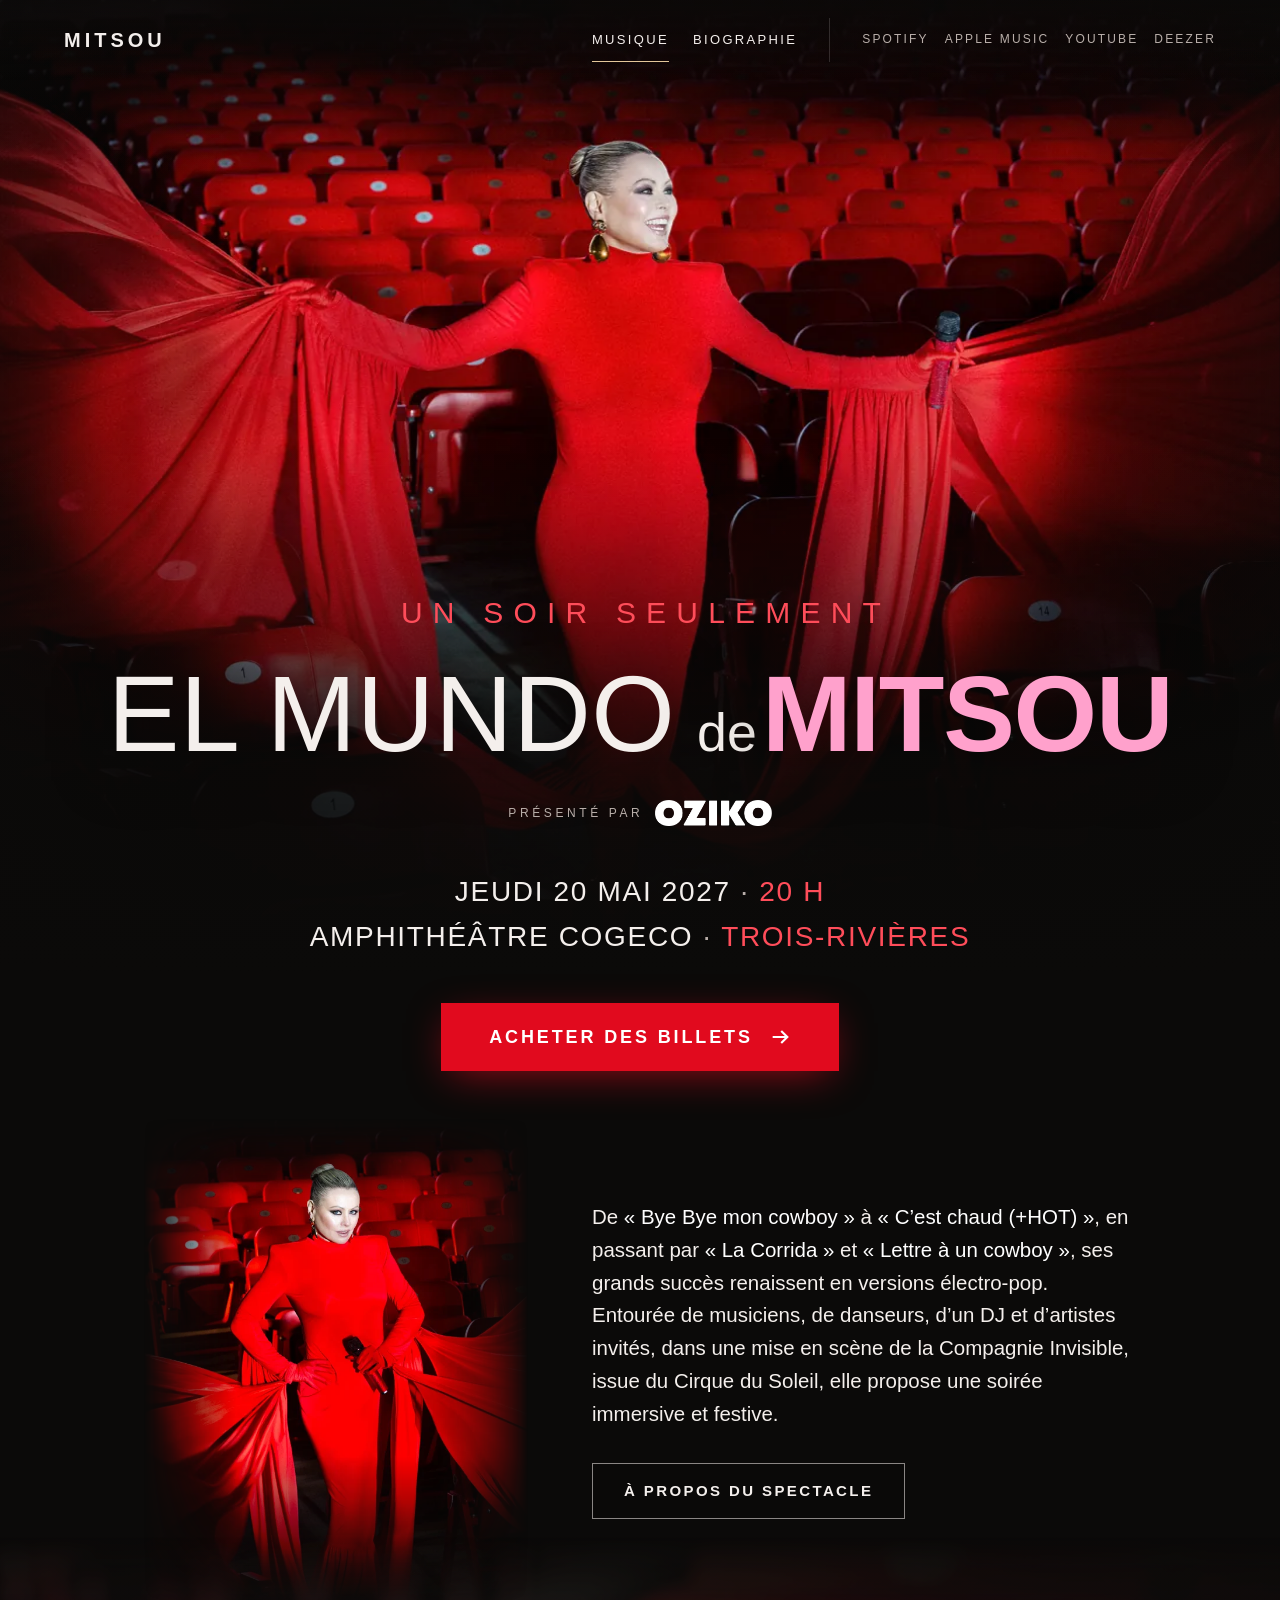
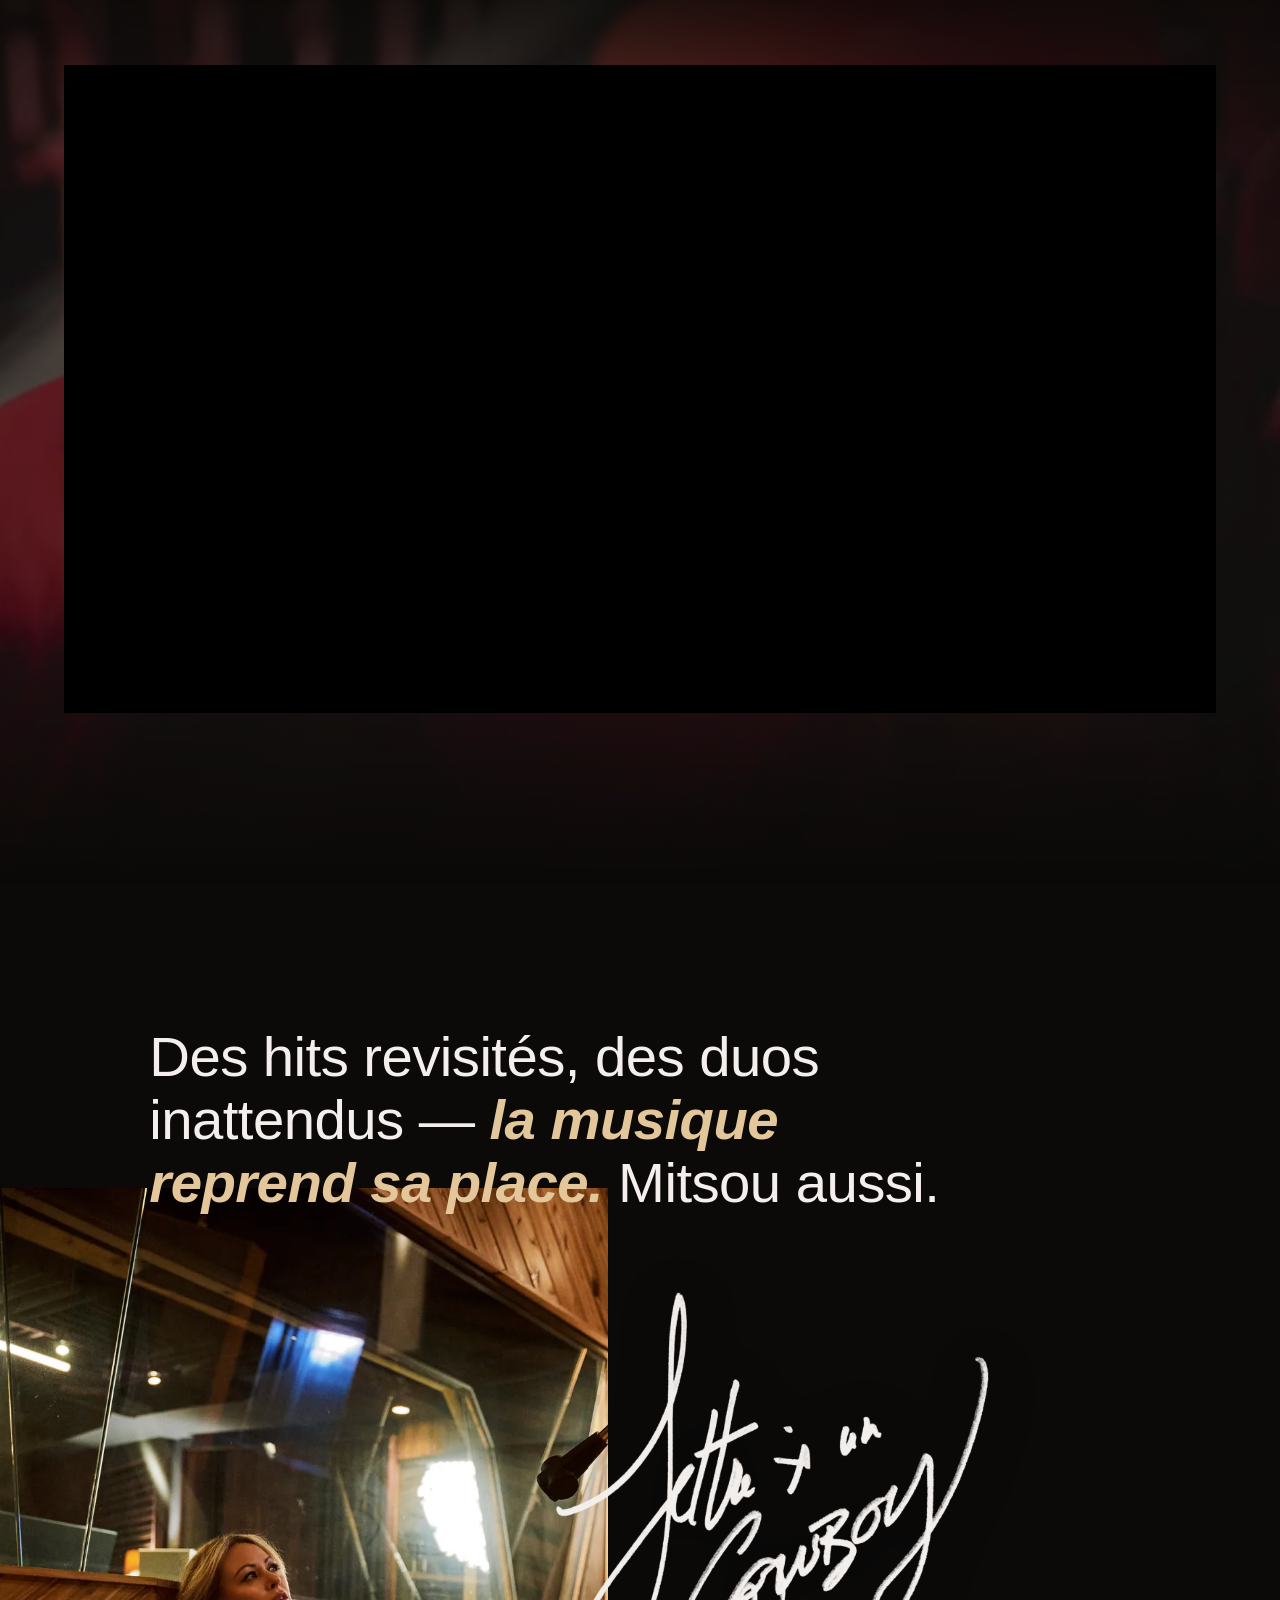
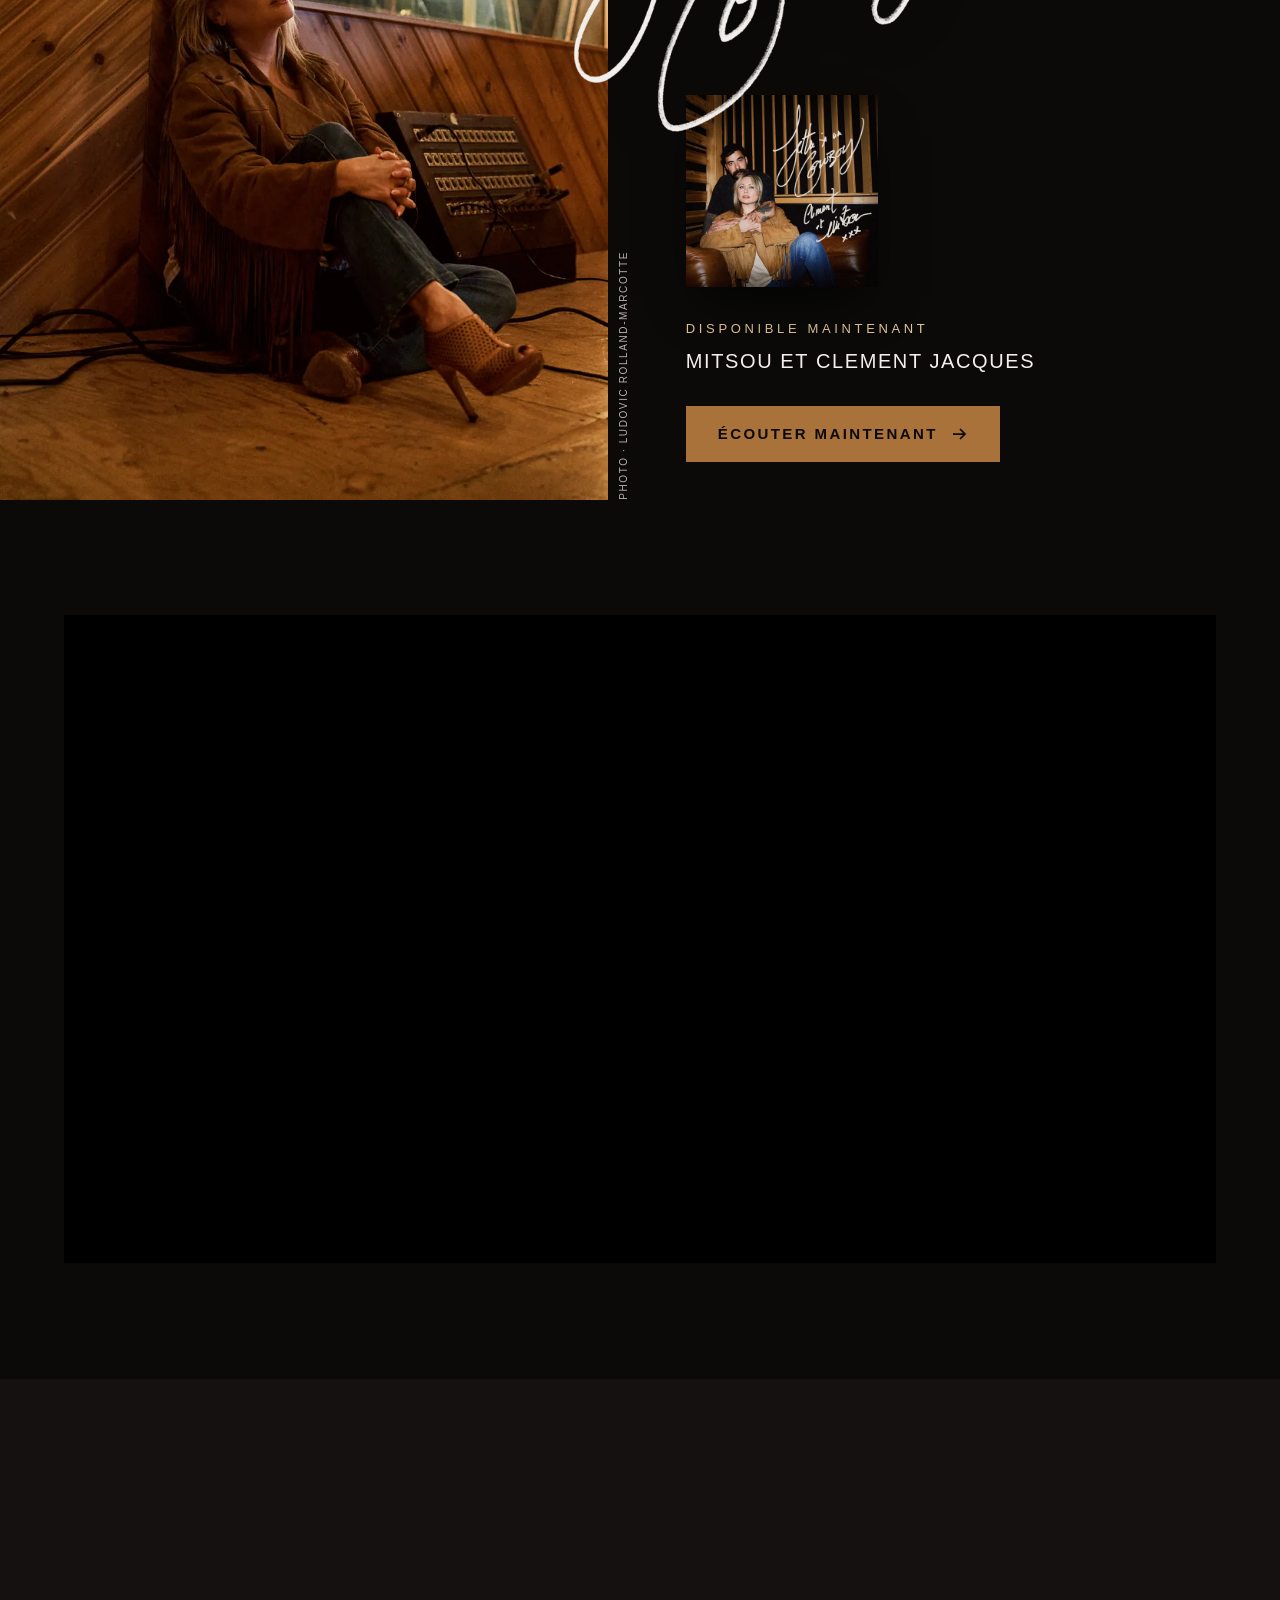
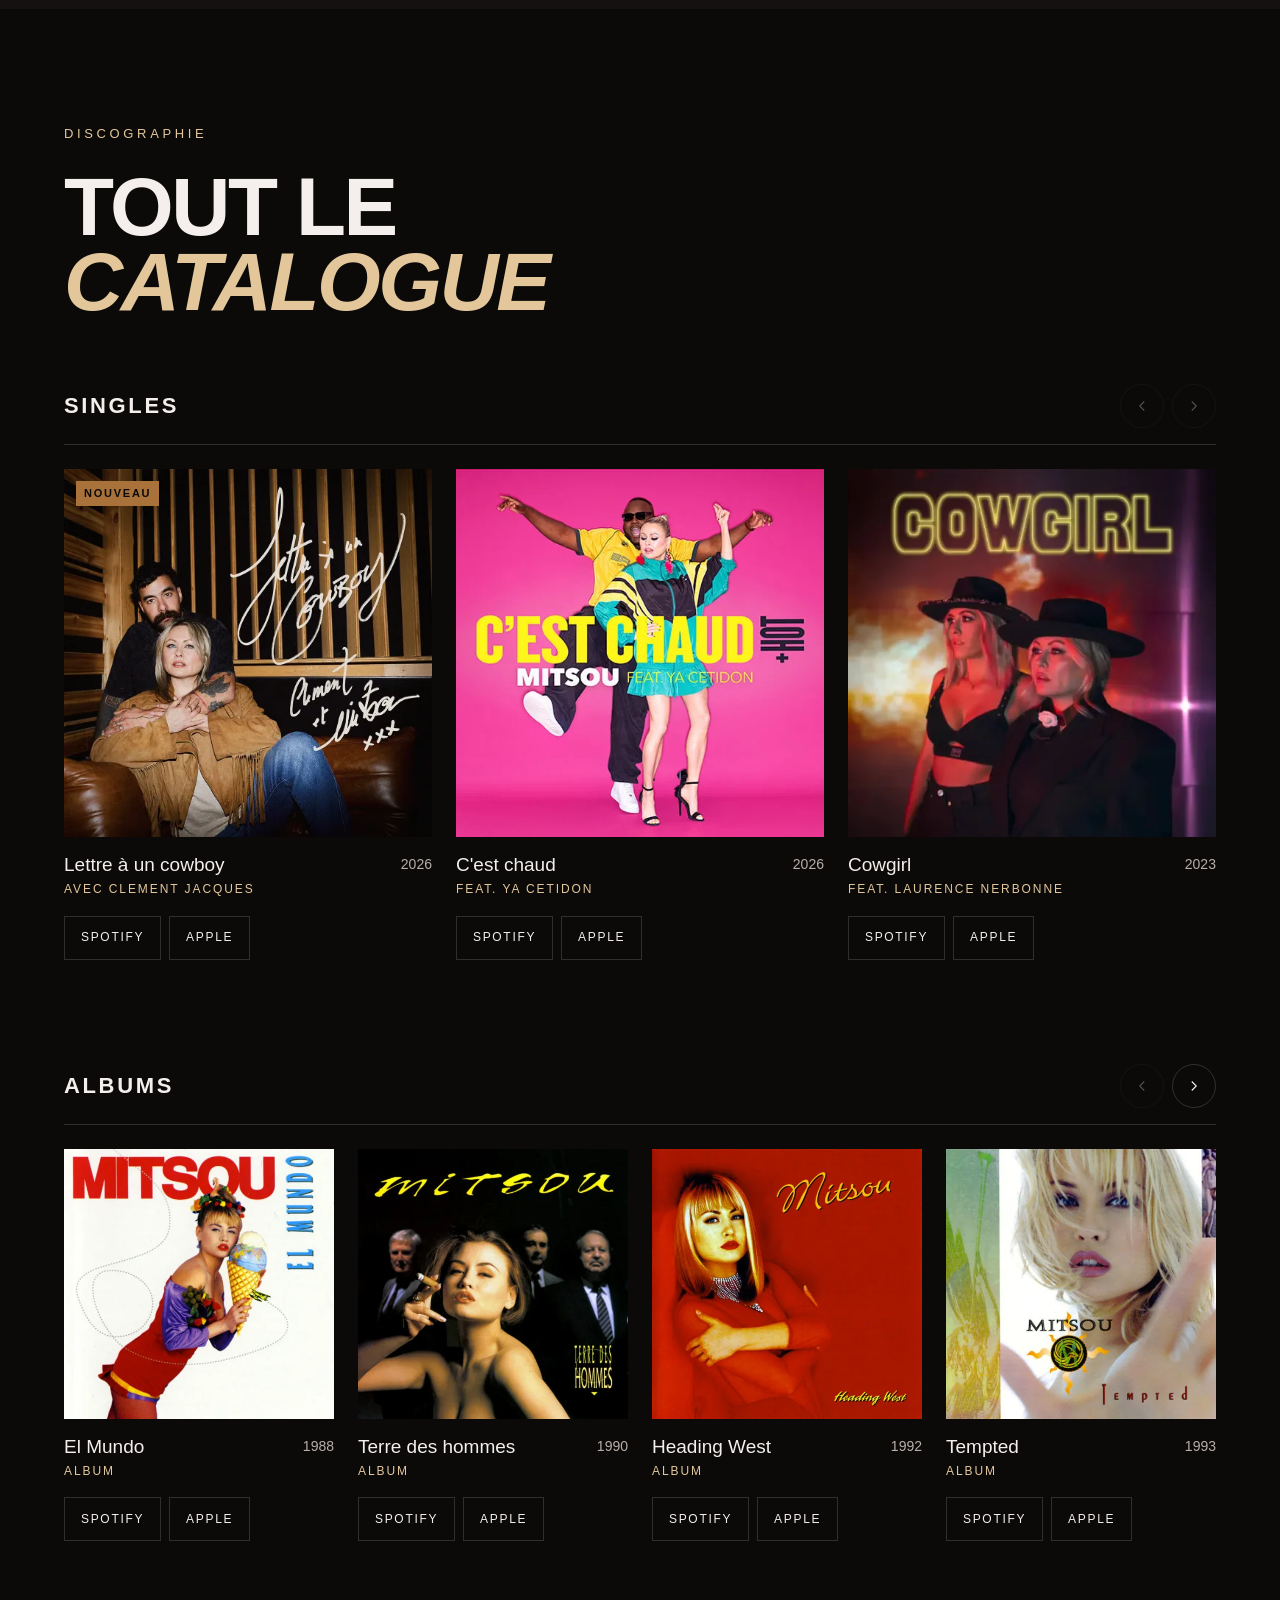
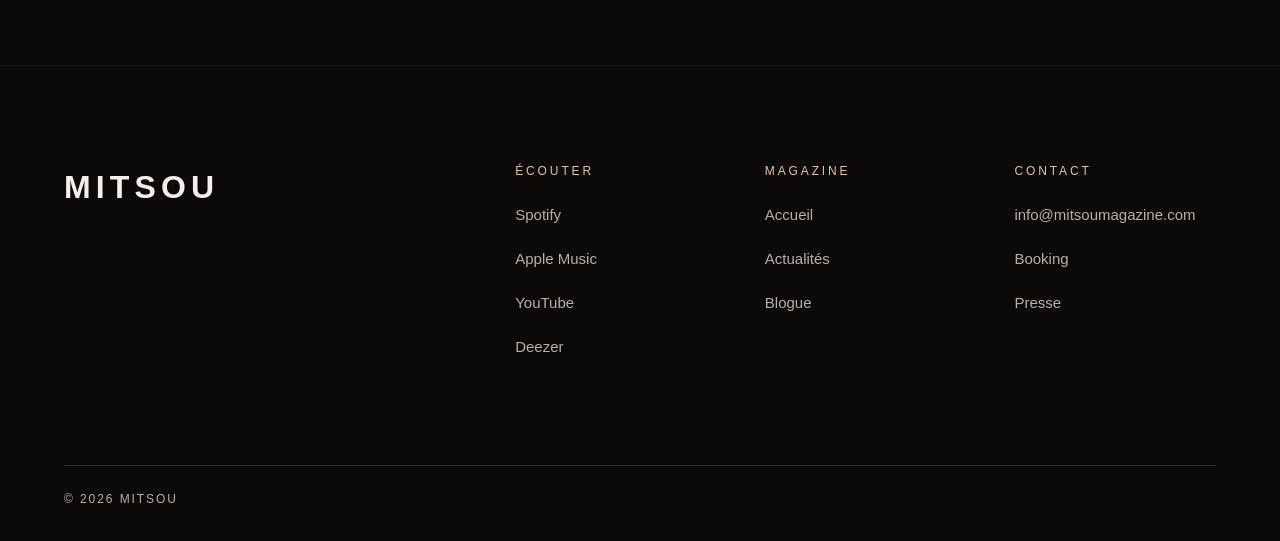
==== commit d216a1d4: "Page Musique : seconde photo du spectacle et bouton billets agrandi - Rangée photo + texte : photo p" ====
--- a/index.html
+++ b/index.html
@@ -199,7 +199,7 @@
         <div><dt>Lieu</dt><dd>Amphithéâtre Cogeco<span class="sep" aria-hidden="true"> · </span><span class="sub">Trois-Rivières</span></dd></div>
       </dl>
       <div class="reveal">
-        <a class="btn btn--show" href="https://billets.amphitheatrecogeco.com/atr/?locale=fr-CA&amp;skin=ampcogeco&amp;fac=ATR#6d02ffb6-6fc4-44a7-bd58-48b57f177ce6" target="_blank" rel="noopener">
+        <a class="btn btn--show btn--lg" href="https://billets.amphitheatrecogeco.com/atr/?locale=fr-CA&amp;skin=ampcogeco&amp;fac=ATR#6d02ffb6-6fc4-44a7-bd58-48b57f177ce6" target="_blank" rel="noopener">
           Acheter des billets
           <svg width="18" height="18" viewBox="0 0 18 18" aria-hidden="true" focusable="false"><path d="M3 9h11M10 4l5 5-5 5" fill="none" stroke="currentColor" stroke-width="1.75"/></svg>
           <span class="sr-only">(ouvre le site de l’Amphithéâtre Cogeco dans un nouvel onglet)</span>
@@ -209,23 +209,23 @@
   </section>
 
   <section class="show-intro" aria-labelledby="show-intro-title">
-    <figure class="show-photo">
-      <!-- TODO : remplacer par la seconde photo du spectacle (provisoire : photo du hero) ; ajuster object-position et le texte alternatif -->
-      <img src="assets/images/el-mundo/hero-1280.webp"
-           srcset="assets/images/el-mundo/hero-800.webp 800w, assets/images/el-mundo/hero-1280.webp 1280w, assets/images/el-mundo/hero-1981.webp 1981w"
-           sizes="(min-width: 1040px) 1040px, 100vw" width="1981" height="1486"
-           alt="Mitsou en robe rouge aux traînes déployées dans la salle de l’Amphithéâtre." loading="lazy" decoding="async">
-    </figure>
+    <div class="show-intro__row">
+      <div class="show-intro__photo">
+        <img src="assets/images/el-mundo/photo-2.webp" alt="Mitsou en robe rouge, les mains sur les hanches, entre les rangées de sièges de l’Amphithéâtre." width="658" height="825" loading="lazy" decoding="async">
+      </div>
+      <div class="show-intro__text">
+        <h2 class="sr-only" id="show-intro-title">Le spectacle El Mundo de Mitsou</h2>
+        <p class="intro__body">De <b>«&nbsp;Bye Bye mon cowboy&nbsp;»</b> à <b>«&nbsp;C’est chaud (+HOT)&nbsp;»</b>, en passant par <b>«&nbsp;La Corrida&nbsp;»</b> et <b>«&nbsp;Lettre à un cowboy&nbsp;»</b>, ses grands succès renaissent en versions électro-pop. Entourée de musiciens, de danseurs, d’un DJ et d’artistes invités, dans une mise en scène de la Compagnie Invisible, issue du Cirque du Soleil, elle propose une soirée immersive et festive.</p>
+        <button class="btn btn--ghost" type="button" data-modal-open="about-show" aria-haspopup="dialog">À propos du spectacle</button>
+      </div>
+    </div>
     <div class="show-intro__stage">
       <video class="show-intro__video" muted loop playsinline preload="none" poster="assets/video/el-mundo-tissu-poster.webp" aria-hidden="true" tabindex="-1">
         <source src="assets/video/el-mundo-tissu-loop-960.mp4" type="video/mp4" media="(max-width: 767px)">
         <source src="assets/video/el-mundo-tissu-loop-1600.webm" type="video/webm">
         <source src="assets/video/el-mundo-tissu-loop-1600.mp4" type="video/mp4">
       </video>
-      <div class="container show-intro__inner">
-        <h2 class="sr-only" id="show-intro-title">Le spectacle El Mundo de Mitsou</h2>
-        <p class="intro__body">De <b>«&nbsp;Bye Bye mon cowboy&nbsp;»</b> à <b>«&nbsp;C’est chaud (+HOT)&nbsp;»</b>, en passant par <b>«&nbsp;La Corrida&nbsp;»</b> et <b>«&nbsp;Lettre à un cowboy&nbsp;»</b>, ses grands succès renaissent en versions électro-pop. Entourée de musiciens, de danseurs, d’un DJ et d’artistes invités, dans une mise en scène de la Compagnie Invisible, issue du Cirque du Soleil, elle propose une soirée immersive et festive.</p>
-        <button class="btn btn--ghost" type="button" data-modal-open="about-show" aria-haspopup="dialog">À propos du spectacle</button>
+      <div class="container">
         <div class="player">
           <iframe src="https://www.youtube-nocookie.com/embed/bjzhnNBXiDc?rel=0" title="Bande-annonce d’El Mundo de Mitsou" loading="lazy" allow="accelerometer; autoplay; clipboard-write; encrypted-media; gyroscope; picture-in-picture; web-share" referrerpolicy="strict-origin-when-cross-origin" allowfullscreen></iframe>
         </div>
--- a/assets/css/main.css
+++ b/assets/css/main.css
@@ -58,6 +58,8 @@
 .btn:active { transform: translateY(1px); }
 .btn--show { background: var(--red-500); color: var(--white); box-shadow: 0 10px 40px -10px rgba(225, 10, 30, .7); }
 .btn--show:hover { background: var(--red-600); }
+.btn--lg { min-height: 68px; padding: 0 var(--s7); font-size: 18px; gap: var(--s4); }
+.btn--lg svg { width: 22px; height: 22px; }
 .btn--music { background: var(--camel-500); color: var(--black); }
 .btn--music:hover { background: var(--camel-200); }
 .bio-press__inner .btn--ghost:hover svg { transform: none; }
@@ -119,20 +121,24 @@
 @keyframes modal-in { from { opacity: 0; transform: translateY(12px); } to { opacity: 1; transform: none; } }
 @keyframes photo { from { opacity: 0; transform: scale(1.06); } to { opacity: 1; transform: none; } }
 
-/* Bloc du spectacle : photo → texte → bouton « À propos » → bande-annonce */
-.show-photo { max-width: 1040px; margin: 0 auto; padding: 0 var(--gutter); }
-.show-photo img { width: 100%; height: auto; aspect-ratio: 3 / 2; object-fit: cover; object-position: 50% 35%; }
-/* Vidéo du tissu : derrière le texte et la bande-annonce seulement, jamais derrière la photo ; elle déborde sous la bande-annonce */
-.show-intro__stage { position: relative; isolation: isolate; overflow: hidden; padding: var(--s7) 0 calc(var(--section) * 1.5); }
-.show-intro__video { position: absolute; inset: 20% 0 0 0; z-index: -2; width: 100%; height: 80%; object-fit: cover; opacity: .75; filter: saturate(.95) brightness(.9);
+/* Bloc du spectacle : rangée photo + texte, puis bande-annonce */
+.show-intro__row { position: relative; z-index: 1; display: grid; grid-template-columns: clamp(280px, 30vw, 440px) minmax(0, 1fr); align-items: center; gap: clamp(32px, 5vw, 80px); max-width: 1120px; margin: 0 auto; padding: 0 var(--gutter); }
+/* Seconde photo (658 px de large : jamais affichée à plus de 440 px), fondue dans le noir par deux masques linéaires */
+.show-intro__photo img { width: 100%; height: auto;
+  -webkit-mask-image: linear-gradient(to right, transparent 0%, #000 24%, #000 76%, transparent 100%), linear-gradient(to bottom, transparent 0%, #000 16%, #000 70%, transparent 100%);
+  -webkit-mask-composite: source-in;
+  mask-image: linear-gradient(to right, transparent 0%, #000 24%, #000 76%, transparent 100%), linear-gradient(to bottom, transparent 0%, #000 16%, #000 70%, transparent 100%);
+  mask-composite: intersect; }
+.show-intro__text { text-align: left; }
+.intro__body { max-width: 32em; font-size: clamp(19px, 1.6vw, 23px); line-height: 1.6; color: var(--text); }
+.intro__body b { font-weight: 500; color: var(--white); }
+.show-intro .btn--ghost { margin-top: var(--s6); background: rgba(11, 10, 9, .35); color: var(--text); box-shadow: inset 0 0 0 1px rgba(244, 239, 236, .55); }
+.show-intro .btn--ghost:hover { background: rgba(225, 10, 30, .16); color: var(--text); box-shadow: inset 0 0 0 1px var(--red-300); }
+/* Vidéo du tissu : remonte juste sous la rangée photo + texte et déborde sous la bande-annonce */
+.show-intro__stage { --rise: clamp(40px, 5vw, 80px); position: relative; isolation: isolate; padding: var(--s8) 0 calc(var(--section) * 1.5); }
+.show-intro__video { position: absolute; top: calc(-1 * var(--rise)); left: 0; z-index: -2; width: 100%; height: calc(100% + var(--rise)); object-fit: cover; opacity: .75; filter: saturate(.95) brightness(.9);
   -webkit-mask-image: linear-gradient(to bottom, transparent 0%, #000 22%, #000 78%, transparent 100%); mask-image: linear-gradient(to bottom, transparent 0%, #000 22%, #000 78%, transparent 100%); }
-.show-intro__stage::before { content: ""; position: absolute; inset: 0; z-index: -1; background: radial-gradient(70% 45% at 50% 55%, rgba(11, 10, 9, 0), rgba(11, 10, 9, .35)); }
-.show-intro__inner { display: flex; flex-direction: column; align-items: center; text-align: center; }
-.intro__body { max-width: 40em; font-size: clamp(19px, 1.6vw, 23px); line-height: 1.6; color: var(--text); }
-.intro__body b { font-weight: 500; color: var(--white); }
-.show-intro .btn--ghost { margin: var(--s6) 0 var(--s8); background: rgba(11, 10, 9, .35); color: var(--text); box-shadow: inset 0 0 0 1px rgba(244, 239, 236, .55); }
-.show-intro .btn--ghost:hover { background: rgba(225, 10, 30, .16); color: var(--text); box-shadow: inset 0 0 0 1px var(--red-300); }
-.show-intro .player { width: 100%; }
+.show-intro__stage::before { content: ""; position: absolute; inset: calc(-1 * var(--rise)) 0 0 0; z-index: -1; background: radial-gradient(70% 45% at 50% 55%, rgba(11, 10, 9, 0), rgba(11, 10, 9, .35)); }
 
 /* Fenêtre « À propos du spectacle » (<dialog> natif) */
 .modal { width: min(760px, calc(100% - 32px)); max-width: none; max-height: min(86vh, 900px); padding: 0; border: 1px solid var(--line); background: var(--ink-900); color: var(--text); overflow: hidden; }
@@ -365,12 +371,13 @@
   .details dd { font-size: 24px; }
   .details dd .sep { display: none; }
   .details dd .sub { display: block; font-size: 14px; letter-spacing: .14em; margin-top: var(--s1); }
-  .hero .btn { width: 100%; }
+  .hero .btn { width: 100%; padding: 0 var(--s5); font-size: 16px; }
+  .show-intro__row { grid-template-columns: 1fr; justify-items: center; gap: var(--s4); }
+  .show-intro__photo { width: min(72vw, 320px); }
+  .show-intro__text { display: flex; flex-direction: column; align-items: center; text-align: center; }
 }
 @media (max-width: 767px) {
-  .show-photo img { aspect-ratio: 4 / 5; object-position: 50% 25%; }
-  .show-intro__stage { padding-top: var(--s6); }
-  .show-intro .btn--ghost { margin-bottom: var(--s7); }
+  .show-intro__stage { padding-top: var(--s7); }
   .modal__head { padding-left: var(--s5); }
   .modal__body { padding: var(--s5) var(--s5) var(--s6); }
   .shelf__nav { display: none; }
